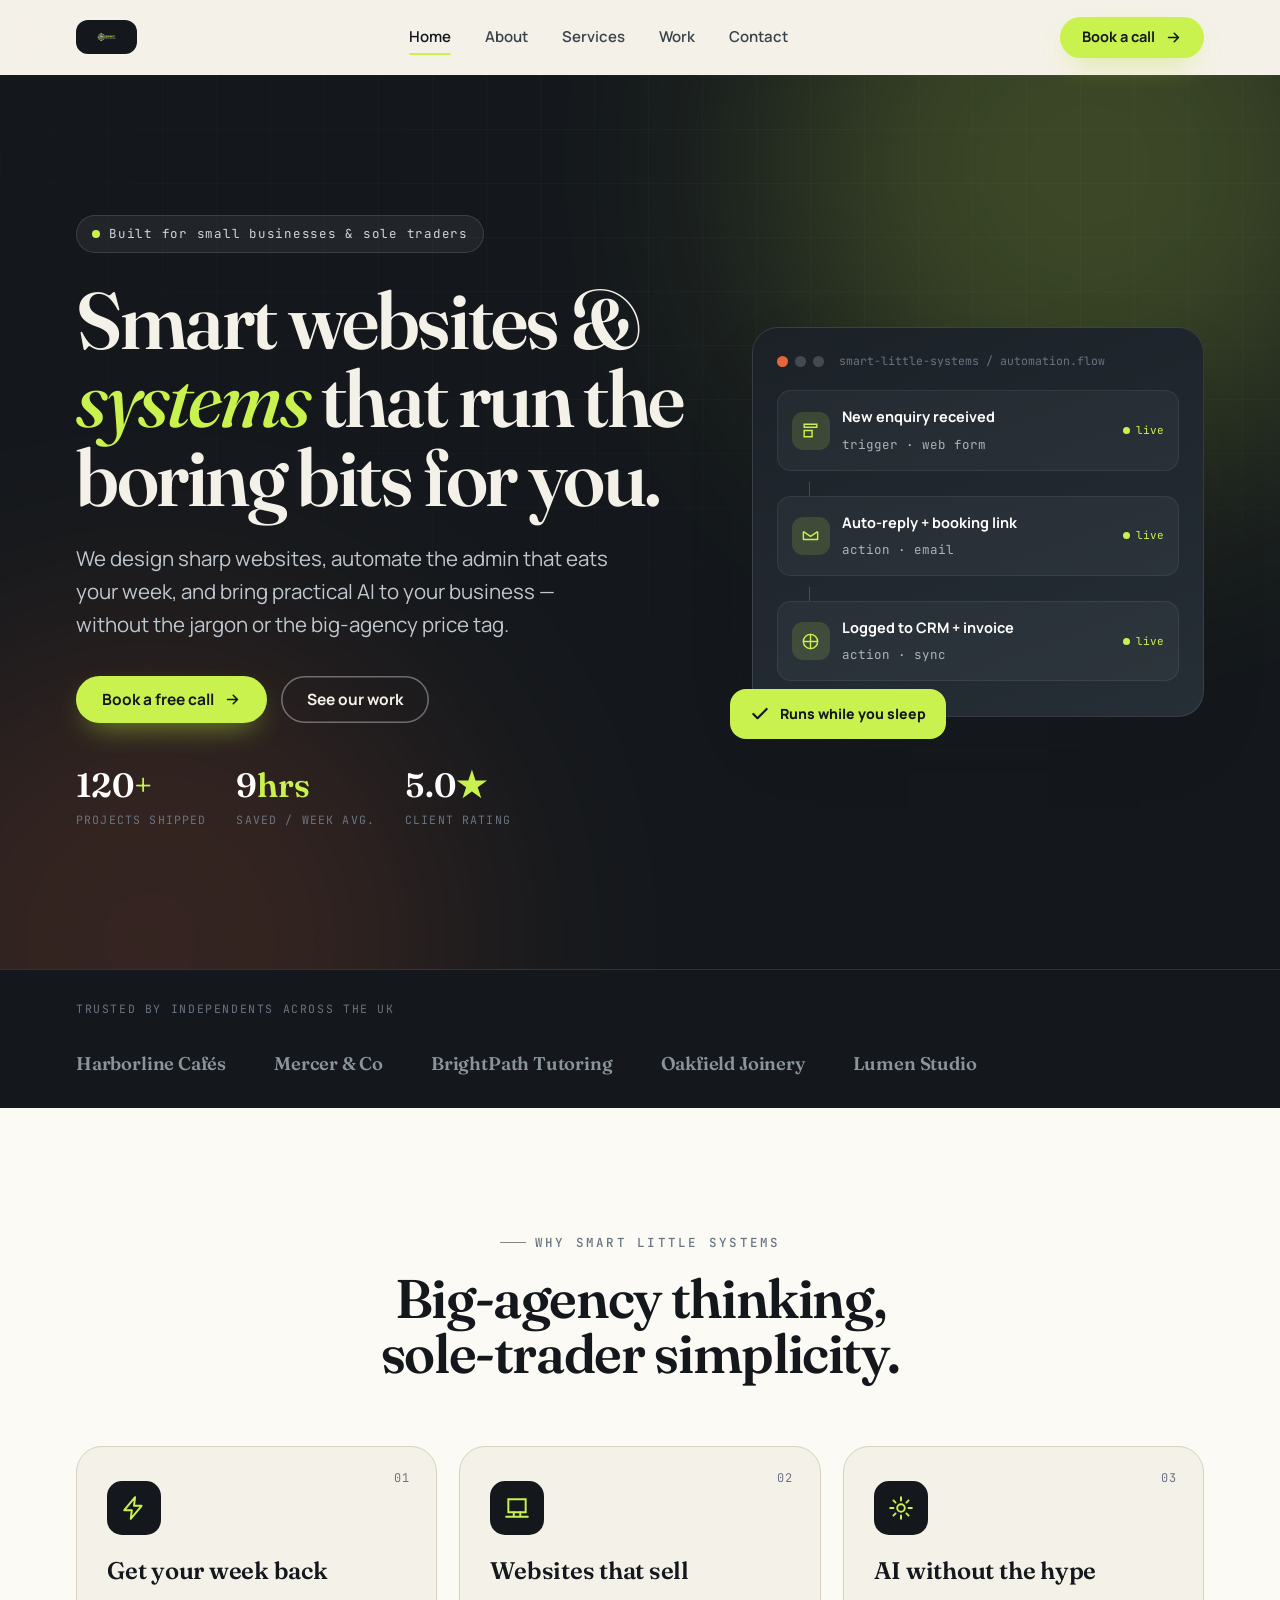
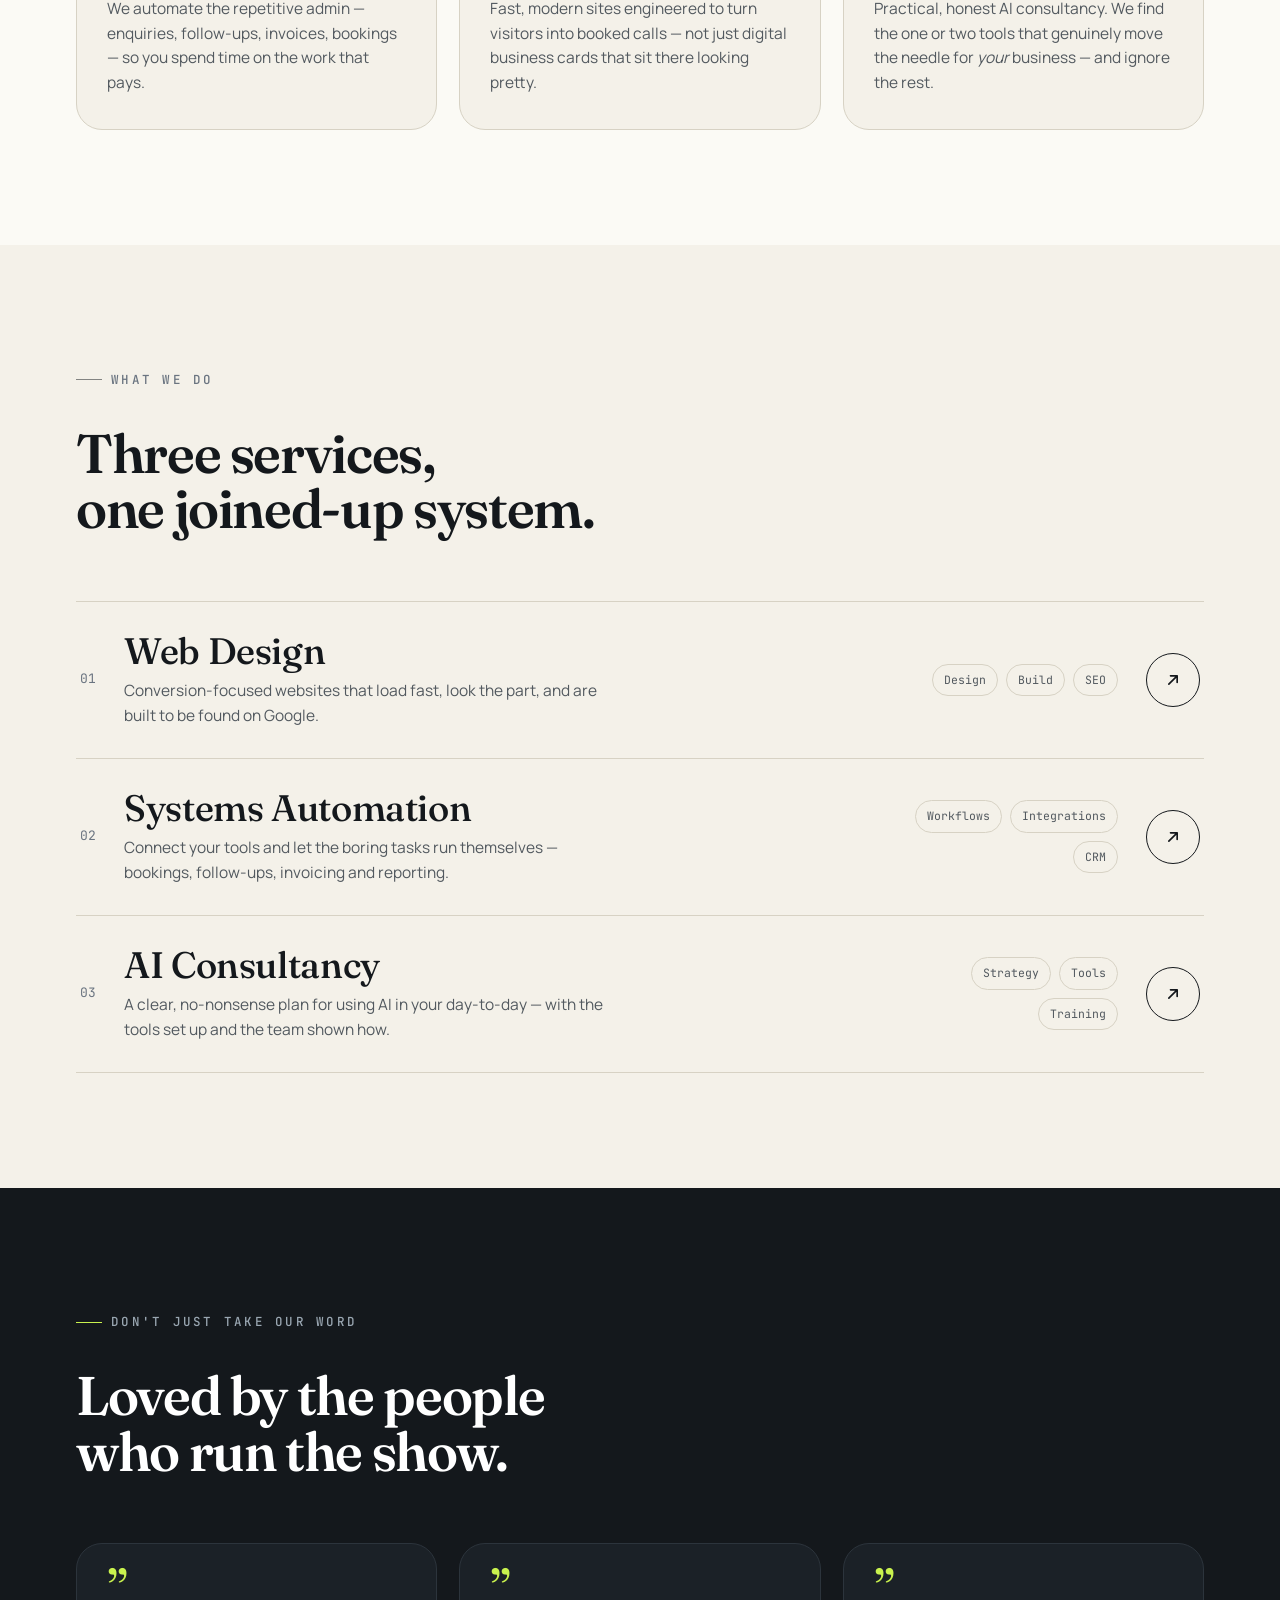
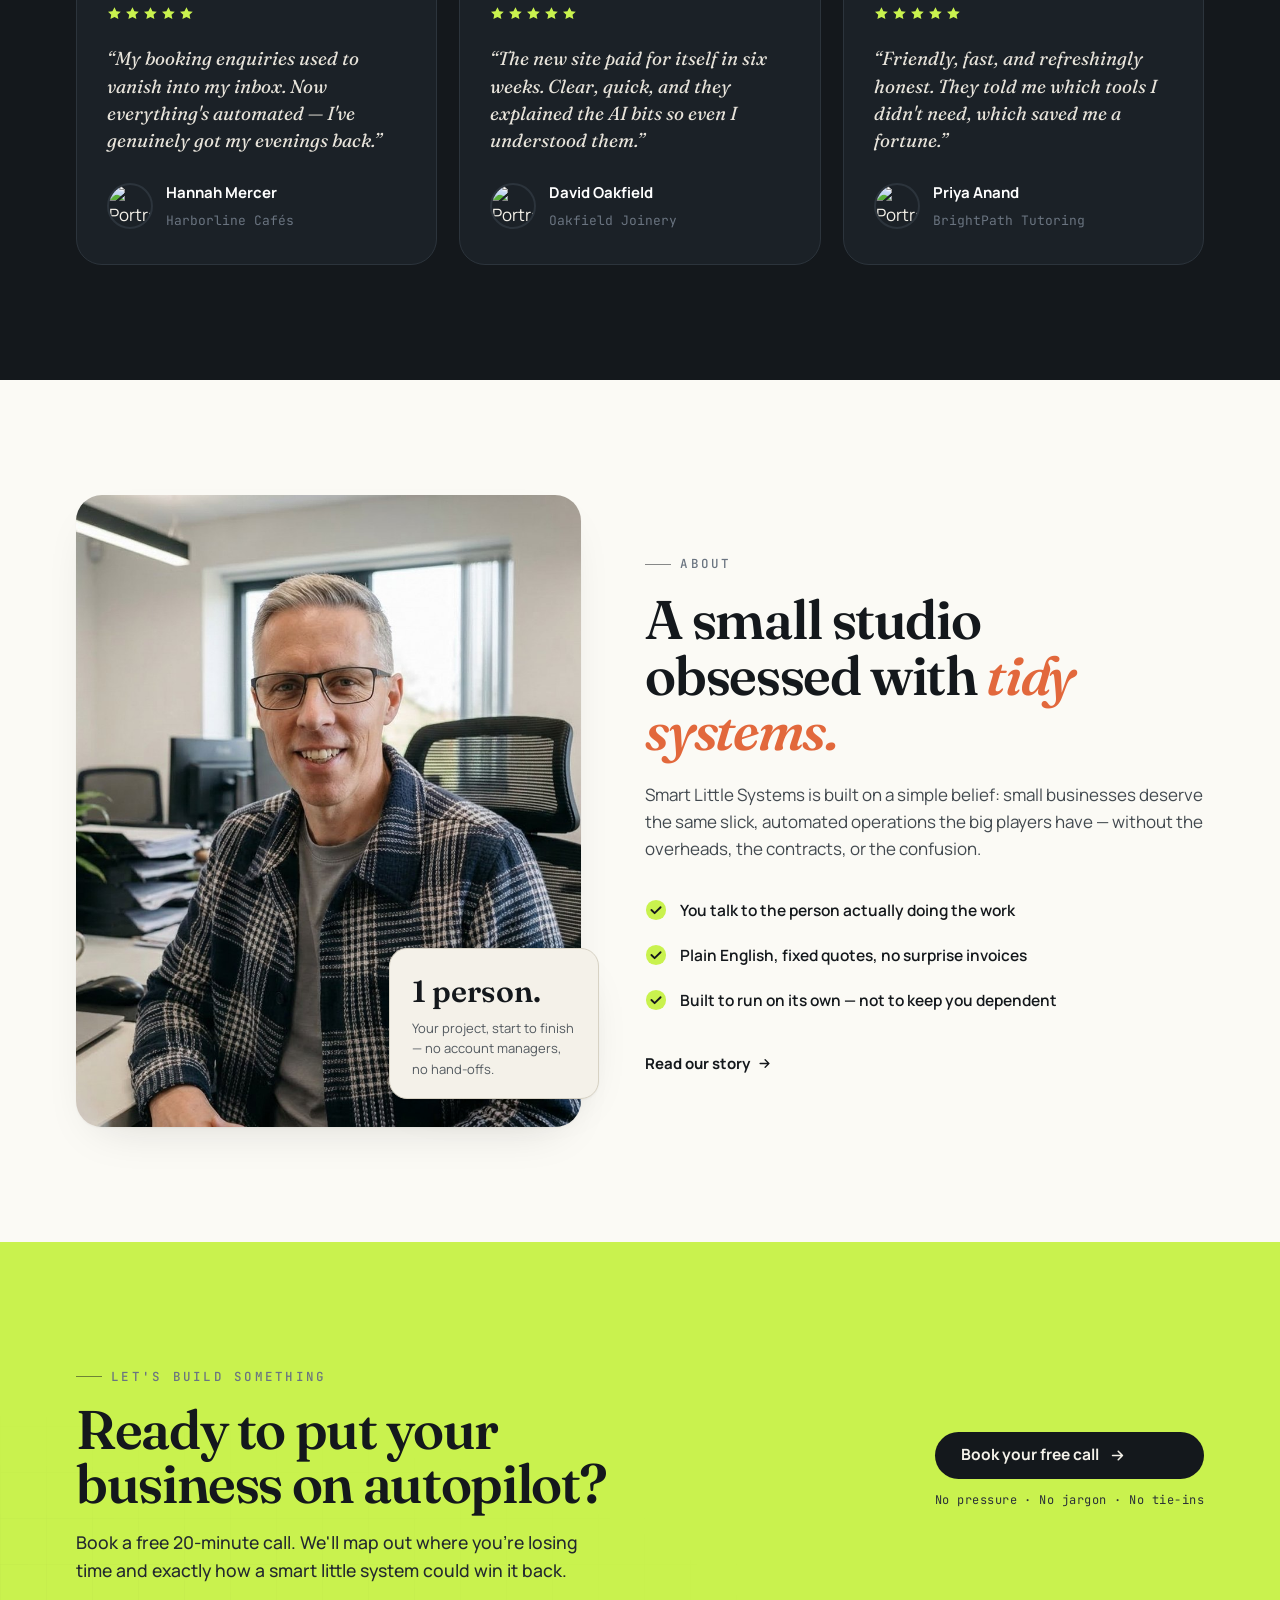
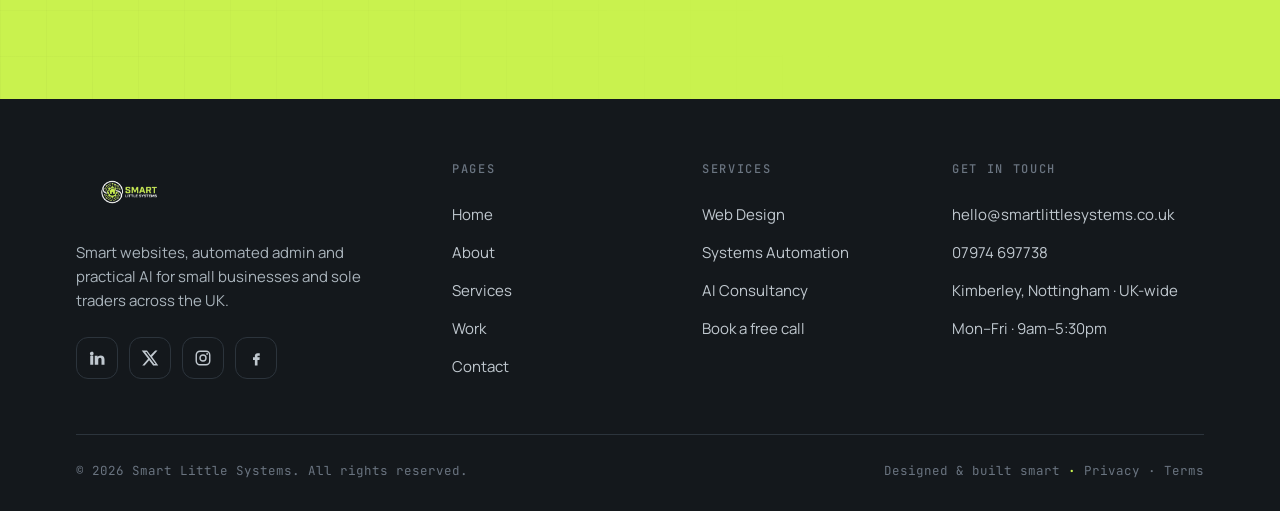
==== index.html @ c4267aa4 "Add files via upload" ====
<!DOCTYPE html>
<html lang="en">
<head>
<meta charset="UTF-8" />
<meta name="viewport" content="width=device-width, initial-scale=1.0" />
<title>Web Design, Automation &amp; AI Consultancy in Nottingham | Smart Little Systems</title>
<meta name="description" content="Smart Little Systems builds smart websites, automates business admin and offers practical AI consultancy for small businesses and sole traders in Kimberley, Nottingham and across the UK. Book a free call with Rich." />
<meta name="keywords" content="Web Design Nottingham, Systems Automation, AI Consultancy, small business automation, sole trader websites, Kimberley, Nottingham" />
<meta name="author" content="Rich, Smart Little Systems" />
<meta name="theme-color" content="#14181C" />
<meta name="robots" content="index, follow, max-image-preview:large" />
<link rel="canonical" href="https://www.smartlittlesystems.co.uk/" />
<link rel="icon" type="image/png" href="logo.png" />

<!-- Local SEO / geo -->
<meta name="geo.region" content="GB-NTT" />
<meta name="geo.placename" content="Kimberley, Nottingham" />
<meta name="geo.position" content="52.9990;-1.2576" />
<meta name="ICBM" content="52.9990, -1.2576" />

<!-- Open Graph -->
<meta property="og:type" content="website" />
<meta property="og:url" content="https://www.smartlittlesystems.co.uk/" />
<meta property="og:site_name" content="Smart Little Systems" />
<meta property="og:locale" content="en_GB" />
<meta property="og:title" content="Web Design, Automation & AI Consultancy in Nottingham | Smart Little Systems" />
<meta property="og:description" content="Smart websites, automated admin and practical AI for small businesses and sole traders in Kimberley, Nottingham and across the UK." />
<meta property="og:image" content="https://images.unsplash.com/photo-1551434678-e076c223a692?auto=format&fit=crop&w=1200&q=80" />
<meta property="og:image:alt" content="Smart Little Systems — web design, automation and AI consultancy" />

<!-- Twitter -->
<meta name="twitter:card" content="summary_large_image" />
<meta name="twitter:title" content="Web Design, Automation & AI Consultancy in Nottingham | Smart Little Systems" />
<meta name="twitter:description" content="Smart websites, automated admin and practical AI for small businesses and sole traders across the UK." />
<meta name="twitter:image" content="https://images.unsplash.com/photo-1551434678-e076c223a692?auto=format&fit=crop&w=1200&q=80" />

<!-- Fonts -->
<link rel="preconnect" href="https://fonts.googleapis.com" />
<link rel="preconnect" href="https://fonts.gstatic.com" crossorigin />
<link href="https://fonts.googleapis.com/css2?family=Fraunces:ital,opsz,wght@0,9..144,400;0,9..144,500;0,9..144,600;0,9..144,700;1,9..144,500&family=Manrope:wght@400;500;600;700;800&family=JetBrains+Mono:wght@400;500;600&display=swap" rel="stylesheet" />

<!-- SEO: Structured data -->
<script type="application/ld+json">
{
  "@context": "https://schema.org",
  "@type": "ProfessionalService",
  "@id": "https://www.smartlittlesystems.co.uk/#business",
  "name": "Smart Little Systems",
  "url": "https://www.smartlittlesystems.co.uk/",
  "image": "https://images.unsplash.com/photo-1551434678-e076c223a692?auto=format&fit=crop&w=1200&q=80",
  "description": "Web Design, Systems Automation and AI Consultancy for small businesses and sole traders, based in Kimberley, Nottingham and serving the UK.",
  "founder": { "@type": "Person", "name": "Rich" },
  "address": {
    "@type": "PostalAddress",
    "addressLocality": "Kimberley",
    "addressRegion": "Nottinghamshire",
    "addressCountry": "GB"
  },
  "geo": { "@type": "GeoCoordinates", "latitude": 52.9990, "longitude": -1.2576 },
  "areaServed": [
    { "@type": "City", "name": "Nottingham" },
    { "@type": "Country", "name": "United Kingdom" }
  ],
  "knowsAbout": ["Web Design", "Systems Automation", "AI Consultancy"],
  "priceRange": "££",
  "telephone": "+44 7974 697738",
  "email": "hello@smartlittlesystems.co.uk",
  "openingHoursSpecification": {
    "@type": "OpeningHoursSpecification",
    "dayOfWeek": ["Monday", "Tuesday", "Wednesday", "Thursday", "Friday"],
    "opens": "09:00",
    "closes": "17:30"
  },
  "hasOfferCatalog": {
    "@type": "OfferCatalog",
    "name": "Services",
    "itemListElement": [
      { "@type": "Offer", "itemOffered": { "@type": "Service", "name": "Web Design" } },
      { "@type": "Offer", "itemOffered": { "@type": "Service", "name": "Systems Automation" } },
      { "@type": "Offer", "itemOffered": { "@type": "Service", "name": "AI Consultancy" } }
    ]
  }
}
</script>

<style>
/* ============================================================
   SMART LITTLE SYSTEMS — Engineered Editorial design system
   ============================================================ */
:root{
  --ink:#14181C;
  --ink-2:#1B2127;
  --ink-3:#262E36;
  --cream:#F4F1E9;
  --paper:#FBFAF5;
  --cream-2:#E9E4D7;
  --lime:#C9F24E;
  --lime-deep:#B6E236;
  --clay:#E2683C;
  --slate:#6A7480;
  --line:#D7D2C4;
  --line-dark:#2C343C;

  --r-sm:10px;
  --r:16px;
  --r-lg:26px;
  --r-pill:100px;

  --maxw:1240px;
  --pad:clamp(20px,5vw,56px);

  --ff-display:'Fraunces',Georgia,serif;
  --ff-body:'Manrope',-apple-system,system-ui,sans-serif;
  --ff-mono:'JetBrains Mono',ui-monospace,monospace;

  --ease:cubic-bezier(.16,1,.3,1);
  --shadow:0 1px 2px rgba(20,24,28,.04),0 18px 50px -24px rgba(20,24,28,.18);
  --shadow-lg:0 30px 80px -36px rgba(20,24,28,.4);
}

*{margin:0;padding:0;box-sizing:border-box}
html{scroll-behavior:smooth;-webkit-text-size-adjust:100%}
body{
  font-family:var(--ff-body);
  background:var(--cream);
  color:var(--ink);
  line-height:1.6;
  font-size:17px;
  -webkit-font-smoothing:antialiased;
  overflow-x:hidden;
}
img{max-width:100%;display:block}
a{color:inherit;text-decoration:none}
button{font-family:inherit;cursor:pointer;border:none;background:none}
::selection{background:var(--lime);color:var(--ink)}

/* focus */
a:focus-visible,button:focus-visible,input:focus-visible,textarea:focus-visible,select:focus-visible{
  outline:2.5px solid var(--ink);outline-offset:3px;border-radius:4px;
}

.wrap{max-width:var(--maxw);margin:0 auto;padding-inline:var(--pad)}

/* ---------- Typography ---------- */
h1,h2,h3,h4{font-family:var(--ff-display);font-weight:600;line-height:1.04;letter-spacing:-.01em}
.eyebrow{
  font-family:var(--ff-mono);
  font-size:12.5px;
  font-weight:500;
  letter-spacing:.18em;
  text-transform:uppercase;
  color:var(--slate);
  display:inline-flex;align-items:center;gap:9px;
}
.eyebrow::before{content:"";width:26px;height:1px;background:var(--ink);opacity:.5}
.eyebrow.on-dark{color:#9aa7b2}
.eyebrow.on-dark::before{background:var(--lime);opacity:1}
.eyebrow.center{justify-content:center}

h2.section-title{font-size:clamp(2rem,4.6vw,3.4rem);letter-spacing:-.025em;line-height:1.02}
.lead{font-size:clamp(1.05rem,1.6vw,1.28rem);color:#41494f;max-width:60ch}
.serif-em{font-style:italic;color:var(--clay)}
.mark{background:linear-gradient(180deg,transparent 62%,var(--lime) 62%);padding:0 .05em}

/* ---------- Buttons ---------- */
.btn{
  display:inline-flex;align-items:center;gap:10px;
  font-family:var(--ff-body);font-weight:700;font-size:15.5px;
  padding:15px 26px;border-radius:var(--r-pill);
  transition:transform .4s var(--ease),box-shadow .4s var(--ease),background .25s,color .25s;
  white-space:nowrap;line-height:1;
}
.btn svg{width:17px;height:17px;transition:transform .4s var(--ease)}
.btn:hover svg{transform:translateX(4px)}
.btn-primary{background:var(--lime);color:var(--ink);box-shadow:0 12px 30px -12px rgba(182,226,54,.7)}
.btn-primary:hover{transform:translateY(-3px);box-shadow:0 18px 40px -12px rgba(182,226,54,.85)}
.btn-ink{background:var(--ink);color:var(--cream)}
.btn-ink:hover{transform:translateY(-3px);box-shadow:var(--shadow-lg)}
.btn-ghost{background:transparent;color:var(--ink);box-shadow:inset 0 0 0 1.6px var(--ink)}
.btn-ghost:hover{background:var(--ink);color:var(--cream);transform:translateY(-3px)}
.btn-ghost.on-dark{color:var(--cream);box-shadow:inset 0 0 0 1.6px rgba(255,255,255,.35)}
.btn-ghost.on-dark:hover{background:var(--cream);color:var(--ink)}

.textlink{
  display:inline-flex;align-items:center;gap:7px;font-weight:700;font-size:15px;
  padding-bottom:2px;background:linear-gradient(var(--lime),var(--lime)) left bottom/0% 2px no-repeat;
  transition:background-size .4s var(--ease);
}
.textlink svg{width:15px;height:15px;transition:transform .4s var(--ease)}
.textlink:hover{background-size:100% 2px}
.textlink:hover svg{transform:translateX(4px)}

/* ---------- Header ---------- */
.site-header{
  position:sticky;top:0;z-index:100;
  background:rgba(244,241,233,.82);
  backdrop-filter:blur(18px) saturate(1.4);
  -webkit-backdrop-filter:blur(18px) saturate(1.4);
  border-bottom:1px solid transparent;
  transition:border-color .3s,background .3s;
}
.site-header.scrolled{border-bottom-color:var(--line);box-shadow:0 8px 30px -22px rgba(20,24,28,.4)}
.nav{display:flex;align-items:center;justify-content:space-between;gap:24px;height:74px}
.brand{display:flex;align-items:center;gap:11px;font-weight:800;letter-spacing:-.02em;font-size:18px}
.brand .logo-mark{
  width:38px;height:38px;border-radius:11px;background:var(--ink);
  display:grid;place-items:center;flex:none;position:relative;overflow:hidden;
}
.brand .logo-mark svg{width:21px;height:21px}
.brand-img{height:44px;width:auto;display:block}
/* light header: dark chip so the white/lime transparent logo stays legible */
.site-header .brand-img{height:34px;background:var(--ink);padding:8px 14px;border-radius:12px}
/* dark footer: transparent logo sits directly, no background needed */
.site-footer .brand-img{height:58px}
@media(max-width:680px){
  .site-header .brand-img{height:28px;padding:7px 12px}
  .site-footer .brand-img{height:48px}
}
.brand small{display:block;font-family:var(--ff-mono);font-size:9.5px;font-weight:500;letter-spacing:.16em;color:var(--slate);text-transform:uppercase;margin-top:1px}
.brand b{font-family:var(--ff-display);font-weight:600;font-size:19px}

.nav-links{display:flex;align-items:center;gap:4px}
.nav-links a{
  font-weight:600;font-size:15px;padding:9px 15px;border-radius:var(--r-pill);
  color:#3a424a;position:relative;transition:color .2s,background .2s;
}
.nav-links a:hover{color:var(--ink);background:rgba(20,24,28,.05)}
.nav-links a.active{color:var(--ink)}
.nav-links a.active::after{
  content:"";position:absolute;left:15px;right:15px;bottom:3px;height:2px;
  background:var(--lime);border-radius:2px;
}
.nav-cta{display:flex;align-items:center;gap:14px}
.nav-cta .btn{padding:12px 22px;font-size:14.5px}

.burger{display:none;width:44px;height:44px;border-radius:12px;background:var(--ink);position:relative}
.burger span{position:absolute;left:12px;right:12px;height:2px;background:var(--cream);border-radius:2px;transition:.35s var(--ease)}
.burger span:nth-child(1){top:16px}
.burger span:nth-child(2){top:22px}
.burger span:nth-child(3){top:28px}
body.menu-open .burger span:nth-child(1){top:22px;transform:rotate(45deg)}
body.menu-open .burger span:nth-child(2){opacity:0}
body.menu-open .burger span:nth-child(3){top:22px;transform:rotate(-45deg)}

/* mobile drawer */
.mobile-menu{
  position:fixed;inset:74px 0 auto 0;z-index:99;
  background:var(--ink);color:var(--cream);
  padding:30px var(--pad) 40px;
  transform:translateY(-120%);transition:transform .5s var(--ease);
  border-bottom-left-radius:28px;border-bottom-right-radius:28px;
}
body.menu-open .mobile-menu{transform:translateY(0)}
.mobile-menu a{display:flex;justify-content:space-between;align-items:center;padding:16px 0;border-bottom:1px solid var(--line-dark);font-family:var(--ff-display);font-size:1.7rem;font-weight:500}
.mobile-menu a span{font-family:var(--ff-mono);font-size:13px;color:var(--slate)}
.mobile-menu .btn{width:100%;justify-content:center;margin-top:24px}

/* ---------- Page system ---------- */
.page{display:none}
.page.active{display:block;animation:pageIn .6s var(--ease)}
@keyframes pageIn{from{opacity:0;transform:translateY(8px)}to{opacity:1;transform:none}}

section{padding-block:clamp(64px,9vw,120px)}
.section-head{max-width:760px;margin-bottom:clamp(40px,6vw,64px)}
.section-head .eyebrow{margin-bottom:18px}
.section-head .lead{margin-top:18px}
.center-head{margin-inline:auto;text-align:center}
.center-head .lead{margin-inline:auto}

/* reveal */
[data-reveal]{opacity:0;transform:translateY(26px);transition:opacity .8s var(--ease),transform .8s var(--ease)}
[data-reveal].in{opacity:1;transform:none}
[data-reveal][data-d="1"]{transition-delay:.08s}
[data-reveal][data-d="2"]{transition-delay:.16s}
[data-reveal][data-d="3"]{transition-delay:.24s}
[data-reveal][data-d="4"]{transition-delay:.32s}
[data-reveal][data-d="5"]{transition-delay:.4s}

/* ============================================================
   HERO  (dark)
   ============================================================ */
.hero{
  background:var(--ink);color:var(--cream);position:relative;overflow:hidden;
  padding-block:clamp(72px,11vw,140px);
}
.hero .blueprint{
  position:absolute;inset:0;pointer-events:none;opacity:.5;
  background-image:
    linear-gradient(rgba(255,255,255,.045) 1px,transparent 1px),
    linear-gradient(90deg,rgba(255,255,255,.045) 1px,transparent 1px);
  background-size:54px 54px;
  mask-image:radial-gradient(120% 90% at 70% 10%,#000 30%,transparent 78%);
  -webkit-mask-image:radial-gradient(120% 90% at 70% 10%,#000 30%,transparent 78%);
}
.hero .glow{position:absolute;width:620px;height:620px;border-radius:50%;filter:blur(120px);opacity:.22;pointer-events:none}
.hero .glow.a{background:var(--lime);top:-220px;right:-120px}
.hero .glow.b{background:var(--clay);bottom:-280px;left:-160px;opacity:.16}
.hero-grid{position:relative;display:grid;grid-template-columns:1.15fr .85fr;gap:clamp(40px,5vw,72px);align-items:center}
.hero-badge{
  display:inline-flex;align-items:center;gap:9px;font-family:var(--ff-mono);font-size:12.5px;
  letter-spacing:.06em;color:#cdd6dd;background:rgba(255,255,255,.06);
  border:1px solid rgba(255,255,255,.12);padding:8px 15px;border-radius:var(--r-pill);margin-bottom:28px;
}
.hero-badge .dot{width:8px;height:8px;border-radius:50%;background:var(--lime);box-shadow:0 0 0 0 var(--lime);animation:pulse 2.4s infinite}
@keyframes pulse{0%{box-shadow:0 0 0 0 rgba(201,242,78,.55)}70%{box-shadow:0 0 0 10px rgba(201,242,78,0)}100%{box-shadow:0 0 0 0 rgba(201,242,78,0)}}
.hero h1{
  font-size:clamp(2.7rem,6.4vw,5rem);font-weight:600;letter-spacing:-.03em;line-height:.98;margin-bottom:26px;
}
.hero h1 em{font-style:italic;font-weight:500;color:var(--lime)}
.hero p.lead{color:#c0c8cf;max-width:46ch}
.hero-actions{display:flex;flex-wrap:wrap;gap:14px;margin-top:36px}
.hero-meta{display:flex;gap:30px;margin-top:46px;flex-wrap:wrap}
.hero-meta .stat .n{font-family:var(--ff-display);font-size:2.1rem;font-weight:600;color:#fff;line-height:1}
.hero-meta .stat .l{font-family:var(--ff-mono);font-size:11.5px;letter-spacing:.1em;text-transform:uppercase;color:var(--slate);margin-top:8px}
.hero-meta .stat .n em{color:var(--lime);font-style:normal}

/* hero visual card */
.hero-visual{position:relative}
.hero-card{
  background:linear-gradient(160deg,var(--ink-2),var(--ink-3));
  border:1px solid rgba(255,255,255,.1);border-radius:var(--r-lg);
  padding:24px;box-shadow:var(--shadow-lg);position:relative;
}
.hero-card .bar{display:flex;align-items:center;gap:7px;margin-bottom:20px}
.hero-card .bar i{width:11px;height:11px;border-radius:50%;background:rgba(255,255,255,.18)}
.hero-card .bar i:first-child{background:var(--clay)}
.hero-card .bar .t{margin-left:8px;font-family:var(--ff-mono);font-size:11.5px;color:var(--slate)}
.flow-row{display:flex;align-items:center;gap:12px;padding:14px;border-radius:14px;background:rgba(255,255,255,.04);border:1px solid rgba(255,255,255,.07);margin-bottom:11px}
.flow-row .ic{width:38px;height:38px;border-radius:11px;display:grid;place-items:center;flex:none;background:rgba(201,242,78,.14);color:var(--lime)}
.flow-row .ic svg{width:19px;height:19px}
.flow-row .tx b{display:block;font-family:var(--ff-body);font-weight:700;font-size:14.5px;color:#fff}
.flow-row .tx span{font-size:12.5px;color:#aab4bc;font-family:var(--ff-mono)}
.flow-row .status{margin-left:auto;font-family:var(--ff-mono);font-size:11px;color:var(--lime);display:flex;align-items:center;gap:6px}
.flow-row .status::before{content:"";width:7px;height:7px;border-radius:50%;background:var(--lime)}
.flow-connector{width:1px;height:14px;background:rgba(255,255,255,.18);margin-left:32px}
.hero-tag{
  position:absolute;bottom:-22px;left:-22px;background:var(--lime);color:var(--ink);
  padding:14px 20px;border-radius:16px;font-weight:800;font-size:14px;box-shadow:var(--shadow-lg);
  display:flex;align-items:center;gap:10px;
}
.hero-tag svg{width:20px;height:20px}

/* ---------- Trust strip ---------- */
.trust{background:var(--ink);border-top:1px solid var(--line-dark);padding-block:30px;overflow:hidden}
.trust .wrap{display:flex;align-items:center;gap:30px;flex-wrap:wrap;justify-content:space-between}
.trust .label{font-family:var(--ff-mono);font-size:11.5px;letter-spacing:.14em;text-transform:uppercase;color:var(--slate);flex:none}
.trust .logos{display:flex;align-items:center;gap:clamp(20px,4vw,48px);flex-wrap:wrap}
.trust .logos span{font-family:var(--ff-display);font-weight:600;font-size:1.15rem;color:#8a949c;letter-spacing:-.01em;white-space:nowrap;transition:color .3s}
.trust .logos span:hover{color:var(--cream)}

/* ---------- Benefits ---------- */
.benefits{background:var(--paper)}
.bcards{display:grid;grid-template-columns:repeat(3,1fr);gap:22px}
.bcard{
  background:var(--cream);border:1px solid var(--line);border-radius:var(--r-lg);
  padding:34px 30px;position:relative;overflow:hidden;transition:transform .5s var(--ease),box-shadow .5s var(--ease),border-color .3s;
}
.bcard::before{content:attr(data-n);position:absolute;top:22px;right:26px;font-family:var(--ff-mono);font-size:12px;color:var(--slate);letter-spacing:.1em}
.bcard:hover{transform:translateY(-6px);box-shadow:var(--shadow);border-color:var(--ink)}
.bcard .ic{width:54px;height:54px;border-radius:15px;background:var(--ink);color:var(--lime);display:grid;place-items:center;margin-bottom:24px;transition:transform .5s var(--ease)}
.bcard:hover .ic{transform:rotate(-8deg) scale(1.06)}
.bcard .ic svg{width:26px;height:26px}
.bcard h3{font-size:1.5rem;margin-bottom:12px}
.bcard p{color:#52595f;font-size:15.5px}

/* ---------- Services preview ---------- */
.services-prev{background:var(--cream)}
.srow{
  display:grid;grid-template-columns:auto 1fr auto auto;gap:28px;align-items:center;
  padding:30px 4px;border-top:1px solid var(--line);transition:padding .4s var(--ease);
  position:relative;
}
.srow:last-child{border-bottom:1px solid var(--line)}
.srow .num{font-family:var(--ff-mono);font-size:13px;color:var(--slate)}
.srow .main h3{font-size:clamp(1.6rem,3vw,2.3rem);font-weight:500;transition:transform .4s var(--ease)}
.srow .main p{color:#52595f;max-width:54ch;margin-top:8px;font-size:15.5px}
.srow .tags{display:flex;gap:8px;flex-wrap:wrap;justify-content:flex-end;max-width:230px}
.srow .tags span{font-family:var(--ff-mono);font-size:11.5px;padding:6px 11px;border:1px solid var(--line);border-radius:var(--r-pill);color:#52595f}
.srow .go{width:54px;height:54px;border-radius:50%;border:1.6px solid var(--ink);display:grid;place-items:center;flex:none;transition:.4s var(--ease)}
.srow .go svg{width:20px;height:20px;transition:transform .4s var(--ease)}
.srow:hover{padding-left:18px}
.srow:hover .go{background:var(--lime);border-color:var(--lime)}
.srow:hover .go svg{transform:rotate(-45deg)}
.srow:hover .main h3{transform:translateX(4px)}

/* ---------- Testimonials ---------- */
.testi{background:var(--ink);color:var(--cream)}
.tcards{display:grid;grid-template-columns:repeat(3,1fr);gap:22px}
.tcard{
  background:var(--ink-2);border:1px solid var(--line-dark);border-radius:var(--r-lg);
  padding:32px 30px;display:flex;flex-direction:column;transition:transform .5s var(--ease),border-color .3s;
}
.tcard:hover{transform:translateY(-6px);border-color:rgba(201,242,78,.4)}
.tcard .quote-mark{font-family:var(--ff-display);font-size:3.4rem;line-height:.5;color:var(--lime);height:30px}
.tcard p{font-family:var(--ff-display);font-size:1.18rem;font-weight:400;line-height:1.45;color:#e7e3da;margin:20px 0 26px;font-style:italic}
.tcard .who{display:flex;align-items:center;gap:13px;margin-top:auto}
.tcard .who img{width:46px;height:46px;border-radius:50%;object-fit:cover;border:2px solid var(--line-dark)}
.tcard .who b{display:block;font-family:var(--ff-body);font-weight:700;font-size:15px;color:#fff}
.tcard .who span{font-size:13px;color:var(--slate);font-family:var(--ff-mono)}
.stars{display:flex;gap:3px;margin-bottom:4px}
.stars svg{width:15px;height:15px;color:var(--lime)}

/* ---------- About preview ---------- */
.aboutp{background:var(--paper)}
.aboutp-grid{display:grid;grid-template-columns:.95fr 1.05fr;gap:clamp(36px,5vw,70px);align-items:center}
.aboutp-visual{position:relative}
.aboutp-visual img{border-radius:var(--r-lg);width:100%;aspect-ratio:4/5;object-fit:cover;box-shadow:var(--shadow)}
.aboutp-visual .float{
  position:absolute;right:-18px;bottom:28px;background:var(--cream);border:1px solid var(--line);
  border-radius:18px;padding:18px 22px;box-shadow:var(--shadow);max-width:210px;
}
.aboutp-visual .float .n{font-family:var(--ff-display);font-size:1.9rem;font-weight:600}
.aboutp-visual .float .l{font-size:13px;color:#52595f;margin-top:2px}
.aboutp h2{margin:18px 0 22px}
.aboutp p{color:#42494f;margin-bottom:18px}
.about-points{list-style:none;margin:26px 0}
.about-points li{display:flex;gap:13px;align-items:flex-start;padding:10px 0;font-weight:600;font-size:15.5px}
.about-points li svg{width:22px;height:22px;color:var(--ink);flex:none;margin-top:1px}
.about-points li svg circle{fill:var(--lime)}

/* ---------- CTA band ---------- */
.cta-band{background:var(--lime);color:var(--ink);position:relative;overflow:hidden}
.cta-band::after{
  content:"";position:absolute;inset:0;opacity:.5;pointer-events:none;
  background-image:linear-gradient(rgba(20,24,28,.05) 1px,transparent 1px),linear-gradient(90deg,rgba(20,24,28,.05) 1px,transparent 1px);
  background-size:46px 46px;mask-image:radial-gradient(100% 100% at 0% 100%,#000,transparent 70%);
  -webkit-mask-image:radial-gradient(100% 100% at 0% 100%,#000,transparent 70%);
}
.cta-band .wrap{position:relative;display:grid;grid-template-columns:1.2fr auto;gap:40px;align-items:center}
.cta-band h2{font-size:clamp(2rem,4.6vw,3.4rem);letter-spacing:-.025em;line-height:1}
.cta-band p{margin-top:16px;font-size:1.1rem;max-width:48ch;color:#23292e;font-weight:500}
.cta-band .actions{display:flex;flex-direction:column;gap:12px}
.cta-band .btn-ink:hover{box-shadow:0 18px 40px -16px rgba(20,24,28,.6)}
.cta-band .micro{font-family:var(--ff-mono);font-size:12px;color:#2b3137;text-align:center;letter-spacing:.04em}

/* ---------- Footer ---------- */
.site-footer{background:var(--ink);color:var(--cream);padding-block:64px 30px}
.foot-grid{display:grid;grid-template-columns:1.6fr 1fr 1fr 1.2fr;gap:40px;padding-bottom:48px;border-bottom:1px solid var(--line-dark)}
.foot-brand .brand b{color:#fff}
.foot-brand p{color:#aab4bc;margin:20px 0 24px;max-width:34ch;font-size:15px}
.socials{display:flex;gap:11px}
.socials a{width:42px;height:42px;border-radius:12px;border:1px solid var(--line-dark);display:grid;place-items:center;transition:.3s var(--ease)}
.socials a svg{width:18px;height:18px;color:#c0c8cf;transition:color .3s}
.socials a:hover{background:var(--lime);border-color:var(--lime);transform:translateY(-3px)}
.socials a:hover svg{color:var(--ink)}
.foot-col h4{font-family:var(--ff-mono);font-size:12px;letter-spacing:.14em;text-transform:uppercase;color:var(--slate);font-weight:500;margin-bottom:20px}
.foot-col a,.foot-col p{display:block;color:#c0c8cf;font-size:15px;padding:7px 0;transition:color .2s}
.foot-col a:hover{color:var(--lime)}
.foot-bottom{display:flex;justify-content:space-between;align-items:center;padding-top:26px;flex-wrap:wrap;gap:14px}
.foot-bottom p{font-family:var(--ff-mono);font-size:12.5px;color:var(--slate)}
.foot-bottom .made{display:flex;align-items:center;gap:8px}
.foot-bottom .made b{color:var(--lime)}

/* ============================================================
   INNER PAGE shared
   ============================================================ */
.page-hero{background:var(--ink);color:var(--cream);position:relative;overflow:hidden;padding-block:clamp(70px,10vw,120px) clamp(56px,7vw,90px)}
.page-hero .blueprint{position:absolute;inset:0;opacity:.45;pointer-events:none;
  background-image:linear-gradient(rgba(255,255,255,.04) 1px,transparent 1px),linear-gradient(90deg,rgba(255,255,255,.04) 1px,transparent 1px);
  background-size:54px 54px;mask-image:radial-gradient(120% 100% at 80% 0%,#000 30%,transparent 80%);-webkit-mask-image:radial-gradient(120% 100% at 80% 0%,#000 30%,transparent 80%);}
.page-hero .glow{position:absolute;width:520px;height:520px;border-radius:50%;filter:blur(120px);opacity:.2;background:var(--lime);top:-220px;right:-100px;pointer-events:none}
.page-hero .wrap{position:relative}
.crumb{font-family:var(--ff-mono);font-size:12.5px;color:var(--slate);letter-spacing:.06em;margin-bottom:22px}
.crumb a:hover{color:var(--lime)}
.page-hero h1{font-size:clamp(2.5rem,6vw,4.6rem);font-weight:600;letter-spacing:-.03em;line-height:1;max-width:16ch}
.page-hero h1 em{font-style:italic;color:var(--lime)}
.page-hero p{color:#c0c8cf;max-width:54ch;margin-top:24px;font-size:clamp(1.05rem,1.6vw,1.25rem)}

/* ============================================================
   ABOUT page
   ============================================================ */
.story{background:var(--cream)}
.story-grid{display:grid;grid-template-columns:1fr 1fr;gap:clamp(40px,5vw,72px);align-items:start}
.story-grid .sticky{position:sticky;top:100px}
.story-grid img{border-radius:var(--r-lg);width:100%;object-fit:cover;box-shadow:var(--shadow)}
.story-body p{margin-bottom:20px;color:#42494f}
.story-body p.first::first-letter{font-family:var(--ff-display);font-size:3.4rem;font-weight:600;float:left;line-height:.8;padding:6px 12px 0 0;color:var(--ink)}
.signature{font-family:var(--ff-display);font-style:italic;font-size:1.6rem;margin-top:8px}
.signature span{display:block;font-family:var(--ff-mono);font-size:12px;font-style:normal;color:var(--slate);letter-spacing:.1em;margin-top:6px}

.mission{background:var(--ink);color:var(--cream);text-align:center}
.mission .big{font-family:var(--ff-display);font-size:clamp(1.8rem,4.4vw,3.2rem);font-weight:400;line-height:1.18;max-width:20ch;margin:26px auto 0;letter-spacing:-.02em}
.mission .big em{font-style:italic;color:var(--lime)}

.values{background:var(--paper)}
.vgrid{display:grid;grid-template-columns:repeat(3,1fr);gap:22px}
.vcard{background:var(--cream);border:1px solid var(--line);border-radius:var(--r-lg);padding:32px 28px;transition:transform .5s var(--ease),box-shadow .4s}
.vcard:hover{transform:translateY(-6px);box-shadow:var(--shadow)}
.vcard .vn{font-family:var(--ff-mono);font-size:12px;color:var(--clay);letter-spacing:.1em;margin-bottom:18px}
.vcard h3{font-size:1.4rem;margin-bottom:10px}
.vcard p{color:#52595f;font-size:15px}

.metrics{background:var(--cream);border-top:1px solid var(--line)}
.mgrid{display:grid;grid-template-columns:repeat(4,1fr);gap:24px;text-align:center}
.mgrid .m .n{font-family:var(--ff-display);font-size:clamp(2.4rem,5vw,3.6rem);font-weight:600;line-height:1}
.mgrid .m .n em{color:var(--clay);font-style:normal}
.mgrid .m .l{font-family:var(--ff-mono);font-size:12px;letter-spacing:.08em;text-transform:uppercase;color:var(--slate);margin-top:10px}

/* ============================================================
   SERVICES page
   ============================================================ */
.svc-grid-sec{background:var(--cream)}
.svc-cards{display:grid;grid-template-columns:repeat(3,1fr);gap:22px}
.svc-card{
  background:var(--paper);border:1px solid var(--line);border-radius:var(--r-lg);
  padding:36px 32px;display:flex;flex-direction:column;position:relative;overflow:hidden;
  transition:transform .5s var(--ease),box-shadow .5s var(--ease),border-color .3s;
}
.svc-card::after{content:"";position:absolute;left:0;right:0;top:0;height:4px;background:var(--lime);transform:scaleX(0);transform-origin:left;transition:transform .5s var(--ease)}
.svc-card:hover{transform:translateY(-8px);box-shadow:var(--shadow);border-color:var(--ink)}
.svc-card:hover::after{transform:scaleX(1)}
.svc-card .ic{width:60px;height:60px;border-radius:17px;background:var(--ink);color:var(--lime);display:grid;place-items:center;margin-bottom:26px}
.svc-card .ic svg{width:28px;height:28px}
.svc-card .pn{position:absolute;top:30px;right:32px;font-family:var(--ff-mono);font-size:12px;color:var(--slate)}
.svc-card h3{font-size:1.7rem;margin-bottom:14px}
.svc-card>p{color:#52595f;font-size:15.5px;margin-bottom:22px}
.svc-card ul{list-style:none;margin-bottom:26px}
.svc-card ul li{display:flex;gap:10px;align-items:center;padding:8px 0;font-size:14.5px;font-weight:600;border-top:1px solid var(--line)}
.svc-card ul li svg{width:17px;height:17px;color:var(--clay);flex:none}
.svc-card .price{font-family:var(--ff-mono);font-size:13px;color:var(--slate);margin-bottom:18px}
.svc-card .price b{font-family:var(--ff-display);font-size:1.5rem;color:var(--ink);font-weight:600}
.svc-card .textlink{margin-top:auto}

.steps{background:var(--ink);color:var(--cream)}
.steps-grid{display:grid;grid-template-columns:repeat(4,1fr);gap:20px;counter-reset:step}
.step{position:relative;padding-top:30px}
.step::before{counter-increment:step;content:"0" counter(step);font-family:var(--ff-display);font-size:3.2rem;font-weight:600;color:var(--line-dark);line-height:.7;display:block;margin-bottom:18px}
.step .line{position:absolute;top:14px;left:64px;right:-10px;height:1px;background:repeating-linear-gradient(90deg,var(--line-dark) 0 8px,transparent 8px 16px)}
.step:last-child .line{display:none}
.step h3{font-size:1.25rem;margin-bottom:10px;color:#fff}
.step p{color:#aab4bc;font-size:14.5px}

.faq{background:var(--paper)}
.faq-grid{display:grid;grid-template-columns:.8fr 1.2fr;gap:clamp(36px,5vw,64px);align-items:start}
.faq-list{border-top:1px solid var(--line)}
.faq-item{border-bottom:1px solid var(--line)}
.faq-q{width:100%;text-align:left;display:flex;justify-content:space-between;align-items:center;gap:20px;padding:26px 4px;font-family:var(--ff-display);font-size:1.3rem;font-weight:500;color:var(--ink)}
.faq-q .pm{width:34px;height:34px;border-radius:50%;border:1.6px solid var(--ink);flex:none;position:relative;transition:.4s var(--ease)}
.faq-q .pm::before,.faq-q .pm::after{content:"";position:absolute;background:var(--ink);top:50%;left:50%;transform:translate(-50%,-50%);transition:.4s var(--ease)}
.faq-q .pm::before{width:13px;height:2px}
.faq-q .pm::after{width:2px;height:13px}
.faq-item.open .faq-q .pm{background:var(--lime);border-color:var(--lime);transform:rotate(180deg)}
.faq-item.open .faq-q .pm::after{transform:translate(-50%,-50%) scaleY(0)}
.faq-a{max-height:0;overflow:hidden;transition:max-height .5s var(--ease)}
.faq-a p{padding:0 4px 26px;color:#52595f;max-width:60ch}

/* ============================================================
   LISTINGS page
   ============================================================ */
.listings-sec{background:var(--cream)}
.filterbar{display:flex;align-items:center;justify-content:space-between;gap:20px;flex-wrap:wrap;margin-bottom:40px;padding-bottom:26px;border-bottom:1px solid var(--line)}
.filters{display:flex;gap:9px;flex-wrap:wrap}
.filter-btn{
  font-family:var(--ff-body);font-weight:700;font-size:14px;padding:11px 20px;border-radius:var(--r-pill);
  background:var(--paper);border:1.5px solid var(--line);color:#52595f;transition:.3s var(--ease);
}
.filter-btn:hover{border-color:var(--ink);color:var(--ink)}
.filter-btn.active{background:var(--ink);border-color:var(--ink);color:var(--cream)}
.filter-count{font-family:var(--ff-mono);font-size:13px;color:var(--slate)}
.filter-count b{color:var(--ink)}

.cards{display:grid;grid-template-columns:repeat(3,1fr);gap:24px}
.card{
  background:var(--paper);border:1px solid var(--line);border-radius:var(--r-lg);overflow:hidden;
  display:flex;flex-direction:column;transition:transform .5s var(--ease),box-shadow .5s var(--ease),border-color .3s;
}
.card:hover{transform:translateY(-8px);box-shadow:var(--shadow);border-color:var(--ink)}
.card.hide{display:none}
.card-img{position:relative;aspect-ratio:3/2.05;overflow:hidden}
.card-img img{width:100%;height:100%;object-fit:cover;transition:transform .7s var(--ease)}
.card:hover .card-img img{transform:scale(1.06)}
.card-img .cat{position:absolute;top:14px;left:14px;font-family:var(--ff-mono);font-size:11px;letter-spacing:.06em;text-transform:uppercase;background:var(--ink);color:var(--cream);padding:7px 13px;border-radius:var(--r-pill)}
.card-body{padding:24px 24px 26px;display:flex;flex-direction:column;flex:1}
.card-body .meta{font-family:var(--ff-mono);font-size:12px;color:var(--slate);margin-bottom:11px;display:flex;justify-content:space-between}
.card-body h3{font-size:1.4rem;margin-bottom:10px;line-height:1.1}
.card-body p{color:#52595f;font-size:14.5px;margin-bottom:20px;flex:1}
.card-body .result{display:flex;gap:18px;margin-bottom:20px}
.card-body .result .r .n{font-family:var(--ff-display);font-size:1.5rem;font-weight:600;color:var(--ink);line-height:1}
.card-body .result .r .n em{color:var(--clay);font-style:normal}
.card-body .result .r .l{font-size:11.5px;color:var(--slate);font-family:var(--ff-mono);margin-top:4px}
.card-body .textlink{margin-top:auto}

/* ============================================================
   CONTACT page
   ============================================================ */
.contact-sec{background:var(--cream)}
.contact-grid{display:grid;grid-template-columns:1.1fr .9fr;gap:clamp(36px,5vw,64px);align-items:start}
.form-card{background:var(--paper);border:1px solid var(--line);border-radius:var(--r-lg);padding:clamp(28px,4vw,44px);box-shadow:var(--shadow)}
.form-row{display:grid;grid-template-columns:1fr 1fr;gap:18px}
.field{margin-bottom:20px}
.field label{display:block;font-weight:700;font-size:14px;margin-bottom:9px}
.field label .req{color:var(--clay)}
.field input,.field textarea,.field select{
  width:100%;font-family:var(--ff-body);font-size:15.5px;color:var(--ink);
  background:var(--cream);border:1.5px solid var(--line);border-radius:var(--r-sm);
  padding:14px 16px;transition:border-color .25s,box-shadow .25s;
}
.field textarea{resize:vertical;min-height:130px}
.field input::placeholder,.field textarea::placeholder{color:#9aa1a8}
.field input:focus,.field textarea:focus,.field select:focus{border-color:var(--ink);box-shadow:0 0 0 4px rgba(20,24,28,.06);outline:none}
.form-card .btn{width:100%;justify-content:center;margin-top:6px}
.form-note{font-family:var(--ff-mono);font-size:12px;color:var(--slate);text-align:center;margin-top:16px}
.form-error{display:none;margin-top:16px;text-align:center;font-size:14px;font-weight:600;color:var(--clay);background:rgba(226,104,60,.08);border:1px solid rgba(226,104,60,.3);border-radius:var(--r-sm);padding:12px 16px}
.form-error.show{display:block;animation:pageIn .4s var(--ease)}
.form-error a{color:var(--clay);text-decoration:underline}
.form-success{display:none;text-align:center;padding:30px 10px}
.form-success.show{display:block;animation:pageIn .5s var(--ease)}
.form-success .check{width:64px;height:64px;border-radius:50%;background:var(--lime);display:grid;place-items:center;margin:0 auto 20px}
.form-success .check svg{width:32px;height:32px;color:var(--ink)}
.form-success h3{font-size:1.7rem;margin-bottom:10px}
.form-success p{color:#52595f}

.contact-info{display:flex;flex-direction:column;gap:14px}
.info-card{background:var(--paper);border:1px solid var(--line);border-radius:var(--r);padding:24px;display:flex;gap:16px;align-items:flex-start;transition:border-color .3s,transform .4s var(--ease)}
.info-card:hover{border-color:var(--ink);transform:translateX(4px)}
.info-card .ic{width:48px;height:48px;border-radius:13px;background:var(--ink);color:var(--lime);display:grid;place-items:center;flex:none}
.info-card .ic svg{width:22px;height:22px}
.info-card .t b{display:block;font-family:var(--ff-mono);font-size:11.5px;letter-spacing:.1em;text-transform:uppercase;color:var(--slate);margin-bottom:5px}
.info-card .t a,.info-card .t p{font-family:var(--ff-display);font-size:1.2rem;font-weight:500;color:var(--ink)}
.info-card .t a:hover{color:var(--clay)}
.map-wrap{border:1px solid var(--line);border-radius:var(--r);overflow:hidden;margin-top:6px;height:230px;background:var(--cream-2)}
.map-wrap iframe{width:100%;height:100%;border:0;filter:grayscale(.3) contrast(1.05)}
.contact-socials{display:flex;gap:11px;margin-top:6px}
.contact-socials a{width:48px;height:48px;border-radius:13px;border:1.5px solid var(--line);display:grid;place-items:center;transition:.3s var(--ease)}
.contact-socials a svg{width:20px;height:20px;color:#52595f;transition:color .3s}
.contact-socials a:hover{background:var(--ink);border-color:var(--ink);transform:translateY(-3px)}
.contact-socials a:hover svg{color:var(--lime)}

/* ============================================================
   RESPONSIVE
   ============================================================ */
@media(max-width:980px){
  .hero-grid,.aboutp-grid,.story-grid,.cta-band .wrap,.faq-grid,.contact-grid{grid-template-columns:1fr}
  .hero-visual{order:-1;max-width:460px}
  .bcards,.tcards,.svc-cards,.vgrid,.cards{grid-template-columns:1fr 1fr}
  .steps-grid{grid-template-columns:1fr 1fr;gap:36px 20px}
  .step .line{display:none}
  .mgrid{grid-template-columns:1fr 1fr;gap:36px}
  .foot-grid{grid-template-columns:1fr 1fr}
  .story-grid .sticky{position:static}
  .cta-band .actions{flex-direction:row;flex-wrap:wrap}
  .aboutp-visual{max-width:440px;margin-inline:auto}
}
@media(max-width:680px){
  body{font-size:16px}
  .nav-links{display:none}
  .nav-cta .btn{display:none}
  .burger{display:block}
  .bcards,.tcards,.svc-cards,.vgrid,.cards,.mgrid,.steps-grid,.foot-grid{grid-template-columns:1fr}
  .form-row{grid-template-columns:1fr}
  .srow{grid-template-columns:auto 1fr;gap:14px 16px}
  .srow .tags{display:none}
  .srow .go{grid-row:1;grid-column:2;justify-self:end}
  .srow .main{grid-column:1/-1}
  .hero-meta{gap:22px}
  .trust .wrap{flex-direction:column;align-items:flex-start;gap:16px}
  .hero-tag{left:0}
  .foot-bottom{flex-direction:column;align-items:flex-start}
  .filterbar{flex-direction:column;align-items:flex-start}
}
@media (prefers-reduced-motion:reduce){
  *{animation:none!important;transition-duration:.01ms!important}
  [data-reveal]{opacity:1;transform:none}
}
</style>
</head>
<body>

<!-- ============================ HEADER ============================ -->
<header class="site-header" id="header">
  <div class="wrap">
    <nav class="nav" aria-label="Primary">
      <a href="#home" class="brand" data-nav aria-label="Smart Little Systems home">
        <img src="logo.png" class="brand-img" alt="Smart Little Systems — Web Design, Automation & AI" />
      </a>

      <div class="nav-links">
        <a href="#home" data-nav>Home</a>
        <a href="#about" data-nav>About</a>
        <a href="#services" data-nav>Services</a>
        <a href="#listings" data-nav>Work</a>
        <a href="#contact" data-nav>Contact</a>
      </div>

      <div class="nav-cta">
        <a href="#contact" data-nav class="btn btn-primary">Book a call
          <svg viewBox="0 0 24 24" fill="none"><path d="M5 12h14M13 6l6 6-6 6" stroke="currentColor" stroke-width="2.2" stroke-linecap="round" stroke-linejoin="round"/></svg>
        </a>
        <button class="burger" id="burger" aria-label="Open menu" aria-expanded="false" aria-controls="mobileMenu">
          <span></span><span></span><span></span>
        </button>
      </div>
    </nav>
  </div>
</header>

<!-- mobile drawer -->
<div class="mobile-menu" id="mobileMenu">
  <a href="#home" data-nav>Home <span>01</span></a>
  <a href="#about" data-nav>About <span>02</span></a>
  <a href="#services" data-nav>Services <span>03</span></a>
  <a href="#listings" data-nav>Work <span>04</span></a>
  <a href="#contact" data-nav>Contact <span>05</span></a>
  <a href="#contact" data-nav class="btn btn-primary">Book a free call</a>
</div>

<main id="main">

<!-- ====================================================================
     PAGE: HOME
==================================================================== -->
<div class="page active" id="home" role="region" aria-label="Home">

  <!-- HERO -->
  <section class="hero">
    <div class="blueprint"></div>
    <div class="glow a"></div><div class="glow b"></div>
    <div class="wrap">
      <div class="hero-grid">
        <div class="hero-copy">
          <span class="hero-badge" data-reveal><span class="dot"></span>Built for small businesses &amp; sole traders</span>
          <h1 data-reveal data-d="1">Smart websites &amp; <em>systems</em> that run the boring bits for you.</h1>
          <p class="lead" data-reveal data-d="2">We design sharp websites, automate the admin that eats your week, and bring practical AI to your business — without the jargon or the big-agency price tag.</p>
          <div class="hero-actions" data-reveal data-d="3">
            <a href="#contact" data-nav class="btn btn-primary">Book a free call
              <svg viewBox="0 0 24 24" fill="none"><path d="M5 12h14M13 6l6 6-6 6" stroke="currentColor" stroke-width="2.2" stroke-linecap="round" stroke-linejoin="round"/></svg>
            </a>
            <a href="#listings" data-nav class="btn btn-ghost on-dark">See our work</a>
          </div>
          <div class="hero-meta" data-reveal data-d="4">
            <div class="stat"><div class="n">120<em>+</em></div><div class="l">Projects shipped</div></div>
            <div class="stat"><div class="n">9<em>hrs</em></div><div class="l">Saved / week avg.</div></div>
            <div class="stat"><div class="n">5.0<em>★</em></div><div class="l">Client rating</div></div>
          </div>
        </div>

        <div class="hero-visual" data-reveal data-d="2">
          <div class="hero-card">
            <div class="bar"><i></i><i></i><i></i><span class="t">smart-little-systems / automation.flow</span></div>
            <div class="flow-row">
              <span class="ic"><svg viewBox="0 0 24 24" fill="none"><path d="M4 4h16v4H4zM4 12h10v8H4z" stroke="currentColor" stroke-width="1.8"/></svg></span>
              <span class="tx"><b>New enquiry received</b><span>trigger · web form</span></span>
              <span class="status">live</span>
            </div>
            <div class="flow-connector"></div>
            <div class="flow-row">
              <span class="ic"><svg viewBox="0 0 24 24" fill="none"><path d="M3 7l9 6 9-6M3 7v10h18V7" stroke="currentColor" stroke-width="1.8" stroke-linejoin="round"/></svg></span>
              <span class="tx"><b>Auto-reply + booking link</b><span>action · email</span></span>
              <span class="status">live</span>
            </div>
            <div class="flow-connector"></div>
            <div class="flow-row">
              <span class="ic"><svg viewBox="0 0 24 24" fill="none"><path d="M12 3v18M3 12h18" stroke="currentColor" stroke-width="1.8" stroke-linecap="round"/><circle cx="12" cy="12" r="9" stroke="currentColor" stroke-width="1.8"/></svg></span>
              <span class="tx"><b>Logged to CRM + invoice</b><span>action · sync</span></span>
              <span class="status">live</span>
            </div>
          </div>
          <div class="hero-tag" aria-hidden="true">
            <svg viewBox="0 0 24 24" fill="none"><path d="M20 6L9 17l-5-5" stroke="#14181C" stroke-width="2.6" stroke-linecap="round" stroke-linejoin="round"/></svg>
            Runs while you sleep
          </div>
        </div>
      </div>
    </div>
  </section>

  <!-- TRUST STRIP -->
  <div class="trust">
    <div class="wrap">
      <span class="label">Trusted by independents across the UK</span>
      <div class="logos">
        <span>Harborline Cafés</span>
        <span>Mercer &amp; Co</span>
        <span>BrightPath Tutoring</span>
        <span>Oakfield Joinery</span>
        <span>Lumen Studio</span>
      </div>
    </div>
  </div>

  <!-- BENEFITS -->
  <section class="benefits">
    <div class="wrap">
      <div class="section-head center-head" data-reveal>
        <span class="eyebrow center">Why Smart Little Systems</span>
        <h2 class="section-title">Big-agency thinking,<br>sole-trader simplicity.</h2>
      </div>
      <div class="bcards">
        <article class="bcard" data-n="01" data-reveal data-d="1">
          <span class="ic"><svg viewBox="0 0 24 24" fill="none"><path d="M13 2L3 14h7l-1 8 10-12h-7l1-8z" stroke="currentColor" stroke-width="1.8" stroke-linejoin="round"/></svg></span>
          <h3>Get your week back</h3>
          <p>We automate the repetitive admin — enquiries, follow-ups, invoices, bookings — so you spend time on the work that pays.</p>
        </article>
        <article class="bcard" data-n="02" data-reveal data-d="2">
          <span class="ic"><svg viewBox="0 0 24 24" fill="none"><path d="M4 4h16v12H4z" stroke="currentColor" stroke-width="1.8"/><path d="M2 20h20M9 16v4M15 16v4" stroke="currentColor" stroke-width="1.8" stroke-linecap="round"/></svg></span>
          <h3>Websites that sell</h3>
          <p>Fast, modern sites engineered to turn visitors into booked calls — not just digital business cards that sit there looking pretty.</p>
        </article>
        <article class="bcard" data-n="03" data-reveal data-d="3">
          <span class="ic"><svg viewBox="0 0 24 24" fill="none"><circle cx="12" cy="12" r="3.5" stroke="currentColor" stroke-width="1.8"/><path d="M12 2v3M12 19v3M2 12h3M19 12h3M5 5l2 2M17 17l2 2M19 5l-2 2M7 17l-2 2" stroke="currentColor" stroke-width="1.8" stroke-linecap="round"/></svg></span>
          <h3>AI without the hype</h3>
          <p>Practical, honest AI consultancy. We find the one or two tools that genuinely move the needle for <em>your</em> business — and ignore the rest.</p>
        </article>
      </div>
    </div>
  </section>

  <!-- SERVICES PREVIEW -->
  <section class="services-prev">
    <div class="wrap">
      <div class="section-head" data-reveal>
        <span class="eyebrow">What we do</span>
        <h2 class="section-title" style="margin-top:18px">Three services,<br>one joined-up system.</h2>
      </div>
      <div class="srows">
        <a href="#services" data-nav class="srow" data-reveal data-d="1">
          <span class="num">01</span>
          <span class="main"><h3>Web Design</h3><p>Conversion-focused websites that load fast, look the part, and are built to be found on Google.</p></span>
          <span class="tags"><span>Design</span><span>Build</span><span>SEO</span></span>
          <span class="go"><svg viewBox="0 0 24 24" fill="none"><path d="M7 17L17 7M9 7h8v8" stroke="currentColor" stroke-width="2" stroke-linecap="round" stroke-linejoin="round"/></svg></span>
        </a>
        <a href="#services" data-nav class="srow" data-reveal data-d="2">
          <span class="num">02</span>
          <span class="main"><h3>Systems Automation</h3><p>Connect your tools and let the boring tasks run themselves — bookings, follow-ups, invoicing and reporting.</p></span>
          <span class="tags"><span>Workflows</span><span>Integrations</span><span>CRM</span></span>
          <span class="go"><svg viewBox="0 0 24 24" fill="none"><path d="M7 17L17 7M9 7h8v8" stroke="currentColor" stroke-width="2" stroke-linecap="round" stroke-linejoin="round"/></svg></span>
        </a>
        <a href="#services" data-nav class="srow" data-reveal data-d="3">
          <span class="num">03</span>
          <span class="main"><h3>AI Consultancy</h3><p>A clear, no-nonsense plan for using AI in your day-to-day — with the tools set up and the team shown how.</p></span>
          <span class="tags"><span>Strategy</span><span>Tools</span><span>Training</span></span>
          <span class="go"><svg viewBox="0 0 24 24" fill="none"><path d="M7 17L17 7M9 7h8v8" stroke="currentColor" stroke-width="2" stroke-linecap="round" stroke-linejoin="round"/></svg></span>
        </a>
      </div>
    </div>
  </section>

  <!-- TESTIMONIALS -->
  <section class="testi">
    <div class="wrap">
      <div class="section-head" data-reveal>
        <span class="eyebrow on-dark">Don't just take our word</span>
        <h2 class="section-title" style="margin-top:18px;color:#fff">Loved by the people<br>who run the show.</h2>
      </div>
      <div class="tcards">
        <article class="tcard" data-reveal data-d="1">
          <div class="quote-mark">”</div>
          <div class="stars" aria-label="5 out of 5 stars">
            <svg viewBox="0 0 24 24" fill="currentColor"><path d="M12 2l3 6.5 7 .8-5.2 4.7 1.4 6.9L12 17.6 5.4 20.9l1.4-6.9L1.6 9.3l7-.8z"/></svg>
            <svg viewBox="0 0 24 24" fill="currentColor"><path d="M12 2l3 6.5 7 .8-5.2 4.7 1.4 6.9L12 17.6 5.4 20.9l1.4-6.9L1.6 9.3l7-.8z"/></svg>
            <svg viewBox="0 0 24 24" fill="currentColor"><path d="M12 2l3 6.5 7 .8-5.2 4.7 1.4 6.9L12 17.6 5.4 20.9l1.4-6.9L1.6 9.3l7-.8z"/></svg>
            <svg viewBox="0 0 24 24" fill="currentColor"><path d="M12 2l3 6.5 7 .8-5.2 4.7 1.4 6.9L12 17.6 5.4 20.9l1.4-6.9L1.6 9.3l7-.8z"/></svg>
            <svg viewBox="0 0 24 24" fill="currentColor"><path d="M12 2l3 6.5 7 .8-5.2 4.7 1.4 6.9L12 17.6 5.4 20.9l1.4-6.9L1.6 9.3l7-.8z"/></svg>
          </div>
          <p>“My booking enquiries used to vanish into my inbox. Now everything's automated — I've genuinely got my evenings back.”</p>
          <div class="who">
            <img src="https://images.unsplash.com/photo-1438761681033-6461ffad8d80?auto=format&fit=crop&w=120&q=80" alt="Portrait of Hannah Mercer, café owner" loading="lazy" />
            <div><b>Hannah Mercer</b><span>Harborline Cafés</span></div>
          </div>
        </article>
        <article class="tcard" data-reveal data-d="2">
          <div class="quote-mark">”</div>
          <div class="stars" aria-label="5 out of 5 stars">
            <svg viewBox="0 0 24 24" fill="currentColor"><path d="M12 2l3 6.5 7 .8-5.2 4.7 1.4 6.9L12 17.6 5.4 20.9l1.4-6.9L1.6 9.3l7-.8z"/></svg>
            <svg viewBox="0 0 24 24" fill="currentColor"><path d="M12 2l3 6.5 7 .8-5.2 4.7 1.4 6.9L12 17.6 5.4 20.9l1.4-6.9L1.6 9.3l7-.8z"/></svg>
            <svg viewBox="0 0 24 24" fill="currentColor"><path d="M12 2l3 6.5 7 .8-5.2 4.7 1.4 6.9L12 17.6 5.4 20.9l1.4-6.9L1.6 9.3l7-.8z"/></svg>
            <svg viewBox="0 0 24 24" fill="currentColor"><path d="M12 2l3 6.5 7 .8-5.2 4.7 1.4 6.9L12 17.6 5.4 20.9l1.4-6.9L1.6 9.3l7-.8z"/></svg>
            <svg viewBox="0 0 24 24" fill="currentColor"><path d="M12 2l3 6.5 7 .8-5.2 4.7 1.4 6.9L12 17.6 5.4 20.9l1.4-6.9L1.6 9.3l7-.8z"/></svg>
          </div>
          <p>“The new site paid for itself in six weeks. Clear, quick, and they explained the AI bits so even I understood them.”</p>
          <div class="who">
            <img src="https://images.unsplash.com/photo-1507003211169-0a1dd7228f2d?auto=format&fit=crop&w=120&q=80" alt="Portrait of David Oakfield, joinery owner" loading="lazy" />
            <div><b>David Oakfield</b><span>Oakfield Joinery</span></div>
          </div>
        </article>
        <article class="tcard" data-reveal data-d="3">
          <div class="quote-mark">”</div>
          <div class="stars" aria-label="5 out of 5 stars">
            <svg viewBox="0 0 24 24" fill="currentColor"><path d="M12 2l3 6.5 7 .8-5.2 4.7 1.4 6.9L12 17.6 5.4 20.9l1.4-6.9L1.6 9.3l7-.8z"/></svg>
            <svg viewBox="0 0 24 24" fill="currentColor"><path d="M12 2l3 6.5 7 .8-5.2 4.7 1.4 6.9L12 17.6 5.4 20.9l1.4-6.9L1.6 9.3l7-.8z"/></svg>
            <svg viewBox="0 0 24 24" fill="currentColor"><path d="M12 2l3 6.5 7 .8-5.2 4.7 1.4 6.9L12 17.6 5.4 20.9l1.4-6.9L1.6 9.3l7-.8z"/></svg>
            <svg viewBox="0 0 24 24" fill="currentColor"><path d="M12 2l3 6.5 7 .8-5.2 4.7 1.4 6.9L12 17.6 5.4 20.9l1.4-6.9L1.6 9.3l7-.8z"/></svg>
            <svg viewBox="0 0 24 24" fill="currentColor"><path d="M12 2l3 6.5 7 .8-5.2 4.7 1.4 6.9L12 17.6 5.4 20.9l1.4-6.9L1.6 9.3l7-.8z"/></svg>
          </div>
          <p>“Friendly, fast, and refreshingly honest. They told me which tools I <em>didn't</em> need, which saved me a fortune.”</p>
          <div class="who">
            <img src="https://images.unsplash.com/photo-1544005313-94ddf0286df2?auto=format&fit=crop&w=120&q=80" alt="Portrait of Priya Anand, tutoring service founder" loading="lazy" />
            <div><b>Priya Anand</b><span>BrightPath Tutoring</span></div>
          </div>
        </article>
      </div>
    </div>
  </section>

  <!-- ABOUT PREVIEW -->
  <section class="aboutp">
    <div class="wrap">
      <div class="aboutp-grid">
        <div class="aboutp-visual" data-reveal>
          <img src="rich-founder.jpg" alt="Rich, founder of Smart Little Systems, at his desk in Kimberley, Nottingham" loading="lazy" />
          <div class="float">
            <div class="n">1 person.</div>
            <div class="l">Your project, start to finish — no account managers, no hand-offs.</div>
          </div>
        </div>
        <div class="aboutp-copy" data-reveal data-d="1">
          <span class="eyebrow">About</span>
          <h2 class="section-title">A small studio<br>obsessed with <span class="serif-em">tidy systems.</span></h2>
          <p>Smart Little Systems is built on a simple belief: small businesses deserve the same slick, automated operations the big players have — without the overheads, the contracts, or the confusion.</p>
          <ul class="about-points">
            <li><svg viewBox="0 0 24 24"><circle cx="12" cy="12" r="11"/><path d="M7 12l3.5 3.5L17 9" stroke="#14181C" stroke-width="2" fill="none" stroke-linecap="round" stroke-linejoin="round"/></svg>You talk to the person actually doing the work</li>
            <li><svg viewBox="0 0 24 24"><circle cx="12" cy="12" r="11"/><path d="M7 12l3.5 3.5L17 9" stroke="#14181C" stroke-width="2" fill="none" stroke-linecap="round" stroke-linejoin="round"/></svg>Plain English, fixed quotes, no surprise invoices</li>
            <li><svg viewBox="0 0 24 24"><circle cx="12" cy="12" r="11"/><path d="M7 12l3.5 3.5L17 9" stroke="#14181C" stroke-width="2" fill="none" stroke-linecap="round" stroke-linejoin="round"/></svg>Built to run on its own — not to keep you dependent</li>
          </ul>
          <a href="#about" data-nav class="textlink">Read our story
            <svg viewBox="0 0 24 24" fill="none"><path d="M5 12h14M13 6l6 6-6 6" stroke="currentColor" stroke-width="2.2" stroke-linecap="round" stroke-linejoin="round"/></svg>
          </a>
        </div>
      </div>
    </div>
  </section>

  <!-- FINAL CTA -->
  <section class="cta-band">
    <div class="wrap">
      <div data-reveal>
        <span class="eyebrow">Let's build something</span>
        <h2 style="margin-top:16px">Ready to put your<br>business on autopilot?</h2>
        <p>Book a free 20-minute call. We'll map out where you're losing time and exactly how a smart little system could win it back.</p>
      </div>
      <div class="actions" data-reveal data-d="1">
        <a href="#contact" data-nav class="btn btn-ink">Book your free call
          <svg viewBox="0 0 24 24" fill="none"><path d="M5 12h14M13 6l6 6-6 6" stroke="currentColor" stroke-width="2.2" stroke-linecap="round" stroke-linejoin="round"/></svg>
        </a>
        <span class="micro">No pressure · No jargon · No tie-ins</span>
      </div>
    </div>
  </section>
</div>

<!-- ====================================================================
     PAGE: ABOUT
==================================================================== -->
<div class="page" id="about" role="region" aria-label="About">
  <section class="page-hero">
    <div class="blueprint"></div><div class="glow"></div>
    <div class="wrap">
      <div class="crumb"><a href="#home" data-nav>Home</a> / About</div>
      <h1 data-reveal>The studio behind<br>your <em>smart little system.</em></h1>
      <p data-reveal data-d="1">I'm Rich — and Smart Little Systems is my deliberately-small studio, helping independent businesses work smarter with websites, automation and AI that actually earn their keep.</p>
    </div>
  </section>

  <section class="story">
    <div class="wrap">
      <div class="story-grid">
        <div class="sticky" data-reveal>
          <span class="eyebrow">Our story</span>
          <h2 class="section-title" style="margin:18px 0 26px">Born from a<br>cluttered inbox.</h2>
          <img src="https://images.unsplash.com/photo-1556761175-b413da4baf72?auto=format&fit=crop&w=900&q=80" alt="Founder of Smart Little Systems planning automated workflows on a whiteboard" loading="lazy" />
        </div>
        <div class="story-body" data-reveal data-d="1">
          <p class="first">Smart Little Systems started the way a lot of good things do — out of pure frustration. After years helping small business owners build websites, we kept seeing the same thing: brilliant, hard-working people drowning in admin that a computer should have been handling.</p>
          <p>Quotes lost in inboxes. Double-booked appointments. Invoices chased by hand. Five different apps that didn't talk to each other. The tools existed to fix all of it — but they were sold with jargon, locked behind enterprise pricing, or far too fiddly for someone already working sixty-hour weeks.</p>
          <p>So we set out to be the opposite of that. A studio small enough to care about every project, technical enough to wire it all together properly, and honest enough to tell you when you <em>don't</em> need something.</p>
          <p>Today we design websites that win work, build automations that quietly run in the background, and demystify AI for owners who'd rather not gamble on the hype. One joined-up system, built around how you actually work.</p>
          <div class="signature">— Rich
            <span>FOUNDER &amp; LEAD BUILDER · SMART LITTLE SYSTEMS</span>
          </div>
        </div>
      </div>
    </div>
  </section>

  <section class="mission">
    <div class="wrap">
      <span class="eyebrow on-dark center" data-reveal>Our mission</span>
      <p class="big" data-reveal data-d="1">To give small businesses the kind of <em>smooth, automated operation</em> usually reserved for companies ten times their size — minus the cost, the jargon, and the headache.</p>
    </div>
  </section>

  <section class="values">
    <div class="wrap">
      <div class="section-head" data-reveal>
        <span class="eyebrow">What makes us different</span>
        <h2 class="section-title" style="margin-top:18px">Not your average agency.</h2>
      </div>
      <div class="vgrid">
        <article class="vcard" data-reveal data-d="1">
          <div class="vn">/ 01</div>
          <h3>One point of contact</h3>
          <p>No account managers, no being passed between departments. The person you speak to is the person building your system.</p>
        </article>
        <article class="vcard" data-reveal data-d="2">
          <div class="vn">/ 02</div>
          <h3>Plain English, always</h3>
          <p>We translate the tech so you stay in control. If we can't explain why something helps, we won't sell it to you.</p>
        </article>
        <article class="vcard" data-reveal data-d="3">
          <div class="vn">/ 03</div>
          <h3>Built to set you free</h3>
          <p>Our systems are designed to run without us. We'd rather you didn't need us every month — that's how you know it works.</p>
        </article>
        <article class="vcard" data-reveal data-d="1">
          <div class="vn">/ 04</div>
          <h3>Fixed, fair pricing</h3>
          <p>Clear quotes agreed up front. No padded hours, no creeping scope, no nasty surprises at the end of the month.</p>
        </article>
        <article class="vcard" data-reveal data-d="2">
          <div class="vn">/ 05</div>
          <h3>Small-business native</h3>
          <p>We only work with independents and sole traders. We know your margins, your hours, and your priorities.</p>
        </article>
        <article class="vcard" data-reveal data-d="3">
          <div class="vn">/ 06</div>
          <h3>Honest about AI</h3>
          <p>We use AI where it genuinely helps and skip it where it doesn't. No bandwagon, no buzzwords — just useful.</p>
        </article>
      </div>
    </div>
  </section>

  <section class="metrics">
    <div class="wrap">
      <div class="mgrid">
        <div class="m" data-reveal data-d="1"><div class="n">120<em>+</em></div><div class="l">Projects delivered</div></div>
        <div class="m" data-reveal data-d="2"><div class="n">9<em>hrs</em></div><div class="l">Saved per week, avg.</div></div>
        <div class="m" data-reveal data-d="3"><div class="n">98<em>%</em></div><div class="l">Would recommend</div></div>
        <div class="m" data-reveal data-d="4"><div class="n">14<em>day</em></div><div class="l">Typical turnaround</div></div>
      </div>
    </div>
  </section>

  <section class="cta-band">
    <div class="wrap">
      <div data-reveal>
        <span class="eyebrow">Work with us</span>
        <h2 style="margin-top:16px">Like the sound<br>of working smarter?</h2>
        <p>Let's have a quick, friendly chat about your business and where a smart little system could help.</p>
      </div>
      <div class="actions" data-reveal data-d="1">
        <a href="#contact" data-nav class="btn btn-ink">Start the conversation
          <svg viewBox="0 0 24 24" fill="none"><path d="M5 12h14M13 6l6 6-6 6" stroke="currentColor" stroke-width="2.2" stroke-linecap="round" stroke-linejoin="round"/></svg>
        </a>
        <span class="micro">Free · 20 minutes · Genuinely no pressure</span>
      </div>
    </div>
  </section>
</div>

<!-- ====================================================================
     PAGE: SERVICES
==================================================================== -->
<div class="page" id="services" role="region" aria-label="Services">
  <section class="page-hero">
    <div class="blueprint"></div><div class="glow"></div>
    <div class="wrap">
      <div class="crumb"><a href="#home" data-nav>Home</a> / Services</div>
      <h1 data-reveal>Web design, automation<br>&amp; <em>AI consultancy.</em></h1>
      <p data-reveal data-d="1">Three services that work beautifully on their own — and even better together. Pick one, or let us join them into a single system that runs your business.</p>
    </div>
  </section>

  <section class="svc-grid-sec">
    <div class="wrap">
      <div class="svc-cards">
        <article class="svc-card" data-reveal data-d="1">
          <span class="pn">/ 01</span>
          <span class="ic"><svg viewBox="0 0 24 24" fill="none"><rect x="3" y="4" width="18" height="14" rx="2" stroke="currentColor" stroke-width="1.8"/><path d="M3 8h18M7 21h10" stroke="currentColor" stroke-width="1.8" stroke-linecap="round"/></svg></span>
          <h3>Web Design</h3>
          <p>Modern, fast-loading websites built to turn visitors into enquiries — designed around your customers and optimised to be found on Google.</p>
          <ul>
            <li><svg viewBox="0 0 24 24" fill="none"><path d="M5 12l4 4 10-10" stroke="currentColor" stroke-width="2.4" stroke-linecap="round" stroke-linejoin="round"/></svg>Custom, mobile-first design</li>
            <li><svg viewBox="0 0 24 24" fill="none"><path d="M5 12l4 4 10-10" stroke="currentColor" stroke-width="2.4" stroke-linecap="round" stroke-linejoin="round"/></svg>SEO &amp; speed built in</li>
            <li><svg viewBox="0 0 24 24" fill="none"><path d="M5 12l4 4 10-10" stroke="currentColor" stroke-width="2.4" stroke-linecap="round" stroke-linejoin="round"/></svg>Easy to update yourself</li>
          </ul>
          <a href="#contact" data-nav class="textlink">Get a quote
            <svg viewBox="0 0 24 24" fill="none"><path d="M5 12h14M13 6l6 6-6 6" stroke="currentColor" stroke-width="2.2" stroke-linecap="round" stroke-linejoin="round"/></svg>
          </a>
        </article>

        <article class="svc-card" data-reveal data-d="2">
          <span class="pn">/ 02</span>
          <span class="ic"><svg viewBox="0 0 24 24" fill="none"><circle cx="6" cy="6" r="2.5" stroke="currentColor" stroke-width="1.8"/><circle cx="18" cy="18" r="2.5" stroke="currentColor" stroke-width="1.8"/><circle cx="18" cy="6" r="2.5" stroke="currentColor" stroke-width="1.8"/><path d="M8.5 6H15M6 8.5V15a3 3 0 003 3h6.5" stroke="currentColor" stroke-width="1.8" stroke-linecap="round"/></svg></span>
          <h3>Systems Automation</h3>
          <p>We connect the tools you already use and automate the repetitive jobs — so enquiries, bookings, follow-ups and invoices handle themselves.</p>
          <ul>
            <li><svg viewBox="0 0 24 24" fill="none"><path d="M5 12l4 4 10-10" stroke="currentColor" stroke-width="2.4" stroke-linecap="round" stroke-linejoin="round"/></svg>Workflow &amp; app integrations</li>
            <li><svg viewBox="0 0 24 24" fill="none"><path d="M5 12l4 4 10-10" stroke="currentColor" stroke-width="2.4" stroke-linecap="round" stroke-linejoin="round"/></svg>Automated admin &amp; reminders</li>
            <li><svg viewBox="0 0 24 24" fill="none"><path d="M5 12l4 4 10-10" stroke="currentColor" stroke-width="2.4" stroke-linecap="round" stroke-linejoin="round"/></svg>CRM &amp; invoicing set-up</li>
          </ul>
          <a href="#contact" data-nav class="textlink">Automate my admin
            <svg viewBox="0 0 24 24" fill="none"><path d="M5 12h14M13 6l6 6-6 6" stroke="currentColor" stroke-width="2.2" stroke-linecap="round" stroke-linejoin="round"/></svg>
          </a>
        </article>

        <article class="svc-card" data-reveal data-d="3">
          <span class="pn">/ 03</span>
          <span class="ic"><svg viewBox="0 0 24 24" fill="none"><path d="M12 3a6 6 0 00-3 11.2V17h6v-2.8A6 6 0 0012 3z" stroke="currentColor" stroke-width="1.8" stroke-linejoin="round"/><path d="M9 20h6M10 17v3M14 17v3" stroke="currentColor" stroke-width="1.8" stroke-linecap="round"/></svg></span>
          <h3>AI Consultancy</h3>
          <p>A practical roadmap for using AI in your business. We find the tools worth your time, set them up, and train your team to actually use them.</p>
          <ul>
            <li><svg viewBox="0 0 24 24" fill="none"><path d="M5 12l4 4 10-10" stroke="currentColor" stroke-width="2.4" stroke-linecap="round" stroke-linejoin="round"/></svg>AI opportunity audit</li>
            <li><svg viewBox="0 0 24 24" fill="none"><path d="M5 12l4 4 10-10" stroke="currentColor" stroke-width="2.4" stroke-linecap="round" stroke-linejoin="round"/></svg>Tool selection &amp; set-up</li>
            <li><svg viewBox="0 0 24 24" fill="none"><path d="M5 12l4 4 10-10" stroke="currentColor" stroke-width="2.4" stroke-linecap="round" stroke-linejoin="round"/></svg>Hands-on team training</li>
          </ul>
          <a href="#contact" data-nav class="textlink">Explore AI for my business
            <svg viewBox="0 0 24 24" fill="none"><path d="M5 12h14M13 6l6 6-6 6" stroke="currentColor" stroke-width="2.2" stroke-linecap="round" stroke-linejoin="round"/></svg>
          </a>
        </article>
      </div>
    </div>
  </section>

  <section class="steps">
    <div class="wrap">
      <div class="section-head" data-reveal>
        <span class="eyebrow on-dark">How it works</span>
        <h2 class="section-title" style="margin-top:18px;color:#fff">Simple from start<br>to switch-on.</h2>
      </div>
      <div class="steps-grid">
        <div class="step" data-reveal data-d="1"><div class="line"></div><h3>Discover</h3><p>A free call to understand your business, your bottlenecks, and where time is leaking out.</p></div>
        <div class="step" data-reveal data-d="2"><div class="line"></div><h3>Plan</h3><p>A clear, fixed-price proposal — what we'll build, what it'll do, and exactly what it costs.</p></div>
        <div class="step" data-reveal data-d="3"><div class="line"></div><h3>Build</h3><p>We design, wire and test everything, keeping you in the loop in plain English throughout.</p></div>
        <div class="step" data-reveal data-d="4"><div class="line"></div><h3>Launch</h3><p>We switch it on, show you the ropes, and stay on hand to make sure it keeps running smoothly.</p></div>
      </div>
    </div>
  </section>

  <section class="faq">
    <div class="wrap">
      <div class="faq-grid">
        <div data-reveal>
          <span class="eyebrow">FAQ</span>
          <h2 class="section-title" style="margin:18px 0 18px">Good questions,<br>honest answers.</h2>
          <p class="lead">Can't see yours? <a href="#contact" data-nav class="textlink">Just ask us directly</a>.</p>
        </div>
        <div class="faq-list" data-reveal data-d="1">
          <div class="faq-item">
            <button class="faq-q" aria-expanded="false">Do I need all three services?<span class="pm" aria-hidden="true"></span></button>
            <div class="faq-a"><p>Not at all. Plenty of clients start with just a website or a single automation. We're happy to begin small and grow as you see the results.</p></div>
          </div>
          <div class="faq-item">
            <button class="faq-q" aria-expanded="false">How much does it cost?<span class="pm" aria-hidden="true"></span></button>
            <div class="faq-a"><p>Every project is quoted individually, with a fixed price agreed up front based on exactly what you need — so you'll never be surprised by the invoice. Book a free call and we'll give you a clear, no-obligation quote.</p></div>
          </div>
          <div class="faq-item">
            <button class="faq-q" aria-expanded="false">I'm not technical — is that a problem?<span class="pm" aria-hidden="true"></span></button>
            <div class="faq-a"><p>Honestly, that's our favourite kind of client. We handle all the technical work and explain everything in plain English. You stay in control without needing to learn the jargon.</p></div>
          </div>
          <div class="faq-item">
            <button class="faq-q" aria-expanded="false">How long does a project take?<span class="pm" aria-hidden="true"></span></button>
            <div class="faq-a"><p>Most projects are live within two to three weeks, depending on scope. Smaller automations can often be turned around in a matter of days.</p></div>
          </div>
          <div class="faq-item">
            <button class="faq-q" aria-expanded="false">What happens after it's built?<span class="pm" aria-hidden="true"></span></button>
            <div class="faq-a"><p>Everything's built to run on its own, and we show you how it all works. We also offer optional ongoing support if you'd like us on hand — but you'll never be locked into a contract.</p></div>
          </div>
        </div>
      </div>
    </div>
  </section>

  <section class="cta-band">
    <div class="wrap">
      <div data-reveal>
        <span class="eyebrow">Get started</span>
        <h2 style="margin-top:16px">Let's find your<br>quickest win.</h2>
        <p>Tell us what's eating your time and we'll show you exactly where a smart little system pays off first.</p>
      </div>
      <div class="actions" data-reveal data-d="1">
        <a href="#contact" data-nav class="btn btn-ink">Book a free call
          <svg viewBox="0 0 24 24" fill="none"><path d="M5 12h14M13 6l6 6-6 6" stroke="currentColor" stroke-width="2.2" stroke-linecap="round" stroke-linejoin="round"/></svg>
        </a>
        <span class="micro">Fixed quotes · No tie-ins · Quick turnaround</span>
      </div>
    </div>
  </section>
</div>

<!-- ====================================================================
     PAGE: LISTINGS / WORK
==================================================================== -->
<div class="page" id="listings" role="region" aria-label="Our work">
  <section class="page-hero">
    <div class="blueprint"></div><div class="glow"></div>
    <div class="wrap">
      <div class="crumb"><a href="#home" data-nav>Home</a> / Work</div>
      <h1 data-reveal>Real systems for<br><em>real small businesses.</em></h1>
      <p data-reveal data-d="1">A look at recent websites, automations and AI projects — and the time and money they won back for the people who run them.</p>
    </div>
  </section>

  <section class="listings-sec">
    <div class="wrap">
      <div class="filterbar" data-reveal>
        <div class="filters" role="tablist" aria-label="Filter projects">
          <button class="filter-btn active" data-filter="all">All work</button>
          <button class="filter-btn" data-filter="web">Web Design</button>
          <button class="filter-btn" data-filter="auto">Automation</button>
          <button class="filter-btn" data-filter="ai">AI Consultancy</button>
        </div>
        <div class="filter-count"><b id="visCount">6</b> projects</div>
      </div>

      <div class="cards" id="cardGrid">
        <!-- 1 -->
        <article class="card" data-cat="web" data-reveal data-d="1">
          <div class="card-img"><span class="cat">Web Design</span>
            <img src="https://images.unsplash.com/photo-1559136555-9303baea8ebd?auto=format&fit=crop&w=800&q=80" alt="Modern café website shown on a laptop screen" loading="lazy" /></div>
          <div class="card-body">
            <div class="meta"><span>Hospitality</span><span>2025</span></div>
            <h3>Harborline Cafés</h3>
            <p>A bright, bookable website with online table reservations that sync straight to the team's calendar.</p>
            <div class="result"><div class="r"><div class="n"><em>+38%</em></div><div class="l">online bookings</div></div><div class="r"><div class="n">2.1s</div><div class="l">load time</div></div></div>
            <a href="#contact" data-nav class="textlink">Start a project like this
              <svg viewBox="0 0 24 24" fill="none"><path d="M5 12h14M13 6l6 6-6 6" stroke="currentColor" stroke-width="2.2" stroke-linecap="round" stroke-linejoin="round"/></svg></a>
          </div>
        </article>
        <!-- 2 -->
        <article class="card" data-cat="auto" data-reveal data-d="2">
          <div class="card-img"><span class="cat">Automation</span>
            <img src="https://images.unsplash.com/photo-1551288049-bebda4e38f71?auto=format&fit=crop&w=800&q=80" alt="Dashboard showing an automated business workflow" loading="lazy" /></div>
          <div class="card-body">
            <div class="meta"><span>Trades</span><span>2025</span></div>
            <h3>Oakfield Joinery</h3>
            <p>Enquiry-to-invoice automation: every lead gets an instant reply, a booking link and a follow-up — hands-free.</p>
            <div class="result"><div class="r"><div class="n"><em>11hrs</em></div><div class="l">saved / week</div></div><div class="r"><div class="n">0</div><div class="l">lost enquiries</div></div></div>
            <a href="#contact" data-nav class="textlink">Start a project like this
              <svg viewBox="0 0 24 24" fill="none"><path d="M5 12h14M13 6l6 6-6 6" stroke="currentColor" stroke-width="2.2" stroke-linecap="round" stroke-linejoin="round"/></svg></a>
          </div>
        </article>
        <!-- 3 -->
        <article class="card" data-cat="ai" data-reveal data-d="3">
          <div class="card-img"><span class="cat">AI Consultancy</span>
            <img src="https://images.unsplash.com/photo-1488229297570-58520851e868?auto=format&fit=crop&w=800&q=80" alt="Tutor reviewing an AI-assisted lesson planning tool" loading="lazy" /></div>
          <div class="card-body">
            <div class="meta"><span>Education</span><span>2025</span></div>
            <h3>BrightPath Tutoring</h3>
            <p>An AI workflow that drafts lesson plans and parent updates, freeing tutors to focus on teaching.</p>
            <div class="result"><div class="r"><div class="n"><em>6hrs</em></div><div class="l">saved / week</div></div><div class="r"><div class="n">3</div><div class="l">tools, not 12</div></div></div>
            <a href="#contact" data-nav class="textlink">Start a project like this
              <svg viewBox="0 0 24 24" fill="none"><path d="M5 12h14M13 6l6 6-6 6" stroke="currentColor" stroke-width="2.2" stroke-linecap="round" stroke-linejoin="round"/></svg></a>
          </div>
        </article>
        <!-- 4 -->
        <article class="card" data-cat="web" data-reveal data-d="1">
          <div class="card-img"><span class="cat">Web Design</span>
            <img src="https://images.unsplash.com/photo-1467232004584-a241de8bcf5d?auto=format&fit=crop&w=800&q=80" alt="Portfolio website for a design studio on a desktop monitor" loading="lazy" /></div>
          <div class="card-body">
            <div class="meta"><span>Creative</span><span>2024</span></div>
            <h3>Lumen Studio</h3>
            <p>A striking portfolio site with a built-in enquiry funnel that pre-qualifies leads before they ever reach the inbox.</p>
            <div class="result"><div class="r"><div class="n"><em>+52%</em></div><div class="l">enquiries</div></div><div class="r"><div class="n">#1</div><div class="l">local ranking</div></div></div>
            <a href="#contact" data-nav class="textlink">Start a project like this
              <svg viewBox="0 0 24 24" fill="none"><path d="M5 12h14M13 6l6 6-6 6" stroke="currentColor" stroke-width="2.2" stroke-linecap="round" stroke-linejoin="round"/></svg></a>
          </div>
        </article>
        <!-- 5 -->
        <article class="card" data-cat="auto" data-reveal data-d="2">
          <div class="card-img"><span class="cat">Automation</span>
            <img src="https://images.unsplash.com/photo-1554224155-6726b3ff858f?auto=format&fit=crop&w=800&q=80" alt="Automated invoicing and accounts system on screen" loading="lazy" /></div>
          <div class="card-body">
            <div class="meta"><span>Professional</span><span>2024</span></div>
            <h3>Mercer &amp; Co</h3>
            <p>Automated invoicing and payment reminders connected to their accounts — chasing late payers without the awkward emails.</p>
            <div class="result"><div class="r"><div class="n"><em>-64%</em></div><div class="l">late payments</div></div><div class="r"><div class="n">5</div><div class="l">apps joined up</div></div></div>
            <a href="#contact" data-nav class="textlink">Start a project like this
              <svg viewBox="0 0 24 24" fill="none"><path d="M5 12h14M13 6l6 6-6 6" stroke="currentColor" stroke-width="2.2" stroke-linecap="round" stroke-linejoin="round"/></svg></a>
          </div>
        </article>
        <!-- 6 -->
        <article class="card" data-cat="ai" data-reveal data-d="3">
          <div class="card-img"><span class="cat">AI Consultancy</span>
            <img src="https://images.unsplash.com/photo-1620712943543-bcc4688e7485?auto=format&fit=crop&w=800&q=80" alt="Small business owner exploring AI tools on a tablet" loading="lazy" /></div>
          <div class="card-body">
            <div class="meta"><span>Retail</span><span>2024</span></div>
            <h3>Fenwick &amp; Hart</h3>
            <p>An AI-assisted customer-support setup that answers common questions instantly and routes the tricky ones to a human.</p>
            <div class="result"><div class="r"><div class="n"><em>80%</em></div><div class="l">FAQs auto-handled</div></div><div class="r"><div class="n">4m</div><div class="l">faster replies</div></div></div>
            <a href="#contact" data-nav class="textlink">Start a project like this
              <svg viewBox="0 0 24 24" fill="none"><path d="M5 12h14M13 6l6 6-6 6" stroke="currentColor" stroke-width="2.2" stroke-linecap="round" stroke-linejoin="round"/></svg></a>
          </div>
        </article>
      </div>
    </div>
  </section>

  <section class="cta-band">
    <div class="wrap">
      <div data-reveal>
        <span class="eyebrow">Your project next</span>
        <h2 style="margin-top:16px">Picture your<br>business on here.</h2>
        <p>Every project starts with a simple chat. Tell us what you do and we'll show you what's possible.</p>
      </div>
      <div class="actions" data-reveal data-d="1">
        <a href="#contact" data-nav class="btn btn-ink">Book a free call
          <svg viewBox="0 0 24 24" fill="none"><path d="M5 12h14M13 6l6 6-6 6" stroke="currentColor" stroke-width="2.2" stroke-linecap="round" stroke-linejoin="round"/></svg>
        </a>
        <span class="micro">Real results · Real businesses · Real support</span>
      </div>
    </div>
  </section>
</div>

<!-- ====================================================================
     PAGE: CONTACT
==================================================================== -->
<div class="page" id="contact" role="region" aria-label="Contact">
  <section class="page-hero">
    <div class="blueprint"></div><div class="glow"></div>
    <div class="wrap">
      <div class="crumb"><a href="#home" data-nav>Home</a> / Contact</div>
      <h1 data-reveal>Let's build your<br><em>smart little system.</em></h1>
      <p data-reveal data-d="1">Tell us a little about your business and what's slowing you down. We'll be back within one working day to set up a free, no-pressure call.</p>
    </div>
  </section>

  <section class="contact-sec">
    <div class="wrap">
      <div class="contact-grid">
        <!-- FORM -->
        <div class="form-card" data-reveal>
          <form id="contactForm" action="https://formspree.io/f/xqeobyvy" method="POST" novalidate>
            <!-- Formspree extras: nicer email subject + hidden spam honeypot -->
            <input type="hidden" name="_subject" value="New enquiry from smartlittlesystems.co.uk" />
            <input type="text" name="_gotcha" tabindex="-1" autocomplete="off" aria-hidden="true" style="position:absolute;left:-9999px" />
            <div class="form-row">
              <div class="field">
                <label for="name">Name <span class="req" aria-hidden="true">*</span></label>
                <input type="text" id="name" name="name" placeholder="Jane Smith" required autocomplete="name" />
              </div>
              <div class="field">
                <label for="phone">Phone</label>
                <input type="tel" id="phone" name="phone" placeholder="07700 900123" autocomplete="tel" />
              </div>
            </div>
            <div class="field">
              <label for="email">Email <span class="req" aria-hidden="true">*</span></label>
              <input type="email" id="email" name="email" placeholder="jane@yourbusiness.co.uk" required autocomplete="email" />
            </div>
            <div class="field">
              <label for="service">What can we help with?</label>
              <select id="service" name="service">
                <option value="">Choose a service…</option>
                <option>Web Design</option>
                <option>Systems Automation</option>
                <option>AI Consultancy</option>
                <option>A bit of everything</option>
                <option>Not sure yet</option>
              </select>
            </div>
            <div class="field">
              <label for="message">Message <span class="req" aria-hidden="true">*</span></label>
              <textarea id="message" name="message" placeholder="Tell us about your business and what's eating your time…" required></textarea>
            </div>
            <button type="submit" class="btn btn-primary" id="submitBtn">Send enquiry
              <svg viewBox="0 0 24 24" fill="none"><path d="M5 12h14M13 6l6 6-6 6" stroke="currentColor" stroke-width="2.2" stroke-linecap="round" stroke-linejoin="round"/></svg>
            </button>
            <p class="form-error" id="formError" role="alert">Sorry, something went wrong sending your message. Please email us directly at <a href="mailto:hello@smartlittlesystems.co.uk">hello@smartlittlesystems.co.uk</a>.</p>
            <p class="form-note">We reply within 1 working day · Your details stay private</p>
          </form>

          <div class="form-success" id="formSuccess" role="status">
            <div class="check"><svg viewBox="0 0 24 24" fill="none"><path d="M20 6L9 17l-5-5" stroke="currentColor" stroke-width="2.8" stroke-linecap="round" stroke-linejoin="round"/></svg></div>
            <h3>Thanks — message sent!</h3>
            <p>We've got your enquiry and we'll be in touch within one working day to arrange your free call.</p>
          </div>
        </div>

        <!-- INFO -->
        <div class="contact-info" data-reveal data-d="1">
          <a class="info-card" href="mailto:hello@smartlittlesystems.co.uk">
            <span class="ic"><svg viewBox="0 0 24 24" fill="none"><rect x="3" y="5" width="18" height="14" rx="2" stroke="currentColor" stroke-width="1.8"/><path d="M4 7l8 6 8-6" stroke="currentColor" stroke-width="1.8" stroke-linecap="round"/></svg></span>
            <span class="t"><b>Email us</b>hello@smartlittlesystems.co.uk</span>
          </a>
          <a class="info-card" href="tel:+447974697738">
            <span class="ic"><svg viewBox="0 0 24 24" fill="none"><path d="M5 4h4l2 5-3 2a12 12 0 005 5l2-3 5 2v4a2 2 0 01-2 2A16 16 0 013 6a2 2 0 012-2z" stroke="currentColor" stroke-width="1.8" stroke-linejoin="round"/></svg></span>
            <span class="t"><b>Call or text</b>07974 697738</span>
          </a>
          <div class="info-card">
            <span class="ic"><svg viewBox="0 0 24 24" fill="none"><path d="M12 21s7-5.5 7-11a7 7 0 10-14 0c0 5.5 7 11 7 11z" stroke="currentColor" stroke-width="1.8" stroke-linejoin="round"/><circle cx="12" cy="10" r="2.5" stroke="currentColor" stroke-width="1.8"/></svg></span>
            <span class="t"><b>Based in</b><p>Kimberley, Nottingham · working with clients UK-wide</p></span>
          </div>
          <div class="info-card">
            <span class="ic"><svg viewBox="0 0 24 24" fill="none"><circle cx="12" cy="12" r="9" stroke="currentColor" stroke-width="1.8"/><path d="M12 7v5l3 2" stroke="currentColor" stroke-width="1.8" stroke-linecap="round"/></svg></span>
            <span class="t"><b>Hours</b><p>Mon–Fri · 9am–5:30pm</p></span>
          </div>

          <div class="map-wrap" aria-label="Map showing Kimberley, Nottingham service area">
            <iframe title="Map of Kimberley, Nottingham service area" loading="lazy" src="https://www.openstreetmap.org/export/embed.html?bbox=-1.30%2C52.98%2C-1.21%2C53.02&amp;layer=mapnik&amp;marker=52.9990%2C-1.2576"></iframe>
          </div>

          <div class="contact-socials" aria-label="Social links">
            <a href="#" aria-label="LinkedIn"><svg viewBox="0 0 24 24" fill="currentColor"><path d="M4.98 3.5A2.5 2.5 0 002.5 6 2.5 2.5 0 005 8.5 2.5 2.5 0 007.5 6 2.5 2.5 0 004.98 3.5zM3 9h4v12H3zM9 9h3.8v1.7h.05c.53-1 1.83-2 3.77-2C20.3 8.7 22 10.6 22 14.1V21h-4v-6c0-1.43-.03-3.27-2-3.27-2 0-2.3 1.56-2.3 3.17V21H9z"/></svg></a>
            <a href="#" aria-label="X (Twitter)"><svg viewBox="0 0 24 24" fill="currentColor"><path d="M18.9 2H22l-7.3 8.3L23 22h-6.8l-5.3-6.9L4.8 22H1.7l7.8-8.9L1 2h7l4.8 6.3zM17.7 20h1.7L7.4 4H5.6z"/></svg></a>
            <a href="#" aria-label="Instagram"><svg viewBox="0 0 24 24" fill="none"><rect x="3" y="3" width="18" height="18" rx="5" stroke="currentColor" stroke-width="1.9"/><circle cx="12" cy="12" r="4" stroke="currentColor" stroke-width="1.9"/><circle cx="17.5" cy="6.5" r="1.2" fill="currentColor"/></svg></a>
            <a href="#" aria-label="Facebook"><svg viewBox="0 0 24 24" fill="currentColor"><path d="M14 9h3V5.5h-3c-2.2 0-3.5 1.5-3.5 3.7V11H8v3.5h2.5V22H14v-7.5h2.6l.4-3.5H14V9.7c0-.5.3-.7.9-.7z"/></svg></a>
          </div>
        </div>
      </div>
    </div>
  </section>
</div>

</main>

<!-- ============================ FOOTER ============================ -->
<footer class="site-footer">
  <div class="wrap">
    <div class="foot-grid">
      <div class="foot-brand">
        <a href="#home" data-nav class="brand">
          <img src="logo.png" class="brand-img" alt="Smart Little Systems logo" />
        </a>
        <p>Smart websites, automated admin and practical AI for small businesses and sole traders across the UK.</p>
        <div class="socials">
          <a href="#" aria-label="LinkedIn"><svg viewBox="0 0 24 24" fill="currentColor"><path d="M4.98 3.5A2.5 2.5 0 002.5 6 2.5 2.5 0 005 8.5 2.5 2.5 0 007.5 6 2.5 2.5 0 004.98 3.5zM3 9h4v12H3zM9 9h3.8v1.7h.05c.53-1 1.83-2 3.77-2C20.3 8.7 22 10.6 22 14.1V21h-4v-6c0-1.43-.03-3.27-2-3.27-2 0-2.3 1.56-2.3 3.17V21H9z"/></svg></a>
          <a href="#" aria-label="X (Twitter)"><svg viewBox="0 0 24 24" fill="currentColor"><path d="M18.9 2H22l-7.3 8.3L23 22h-6.8l-5.3-6.9L4.8 22H1.7l7.8-8.9L1 2h7l4.8 6.3zM17.7 20h1.7L7.4 4H5.6z"/></svg></a>
          <a href="#" aria-label="Instagram"><svg viewBox="0 0 24 24" fill="none"><rect x="3" y="3" width="18" height="18" rx="5" stroke="currentColor" stroke-width="1.9"/><circle cx="12" cy="12" r="4" stroke="currentColor" stroke-width="1.9"/><circle cx="17.5" cy="6.5" r="1.2" fill="currentColor"/></svg></a>
          <a href="#" aria-label="Facebook"><svg viewBox="0 0 24 24" fill="currentColor"><path d="M14 9h3V5.5h-3c-2.2 0-3.5 1.5-3.5 3.7V11H8v3.5h2.5V22H14v-7.5h2.6l.4-3.5H14V9.7c0-.5.3-.7.9-.7z"/></svg></a>
        </div>
      </div>
      <div class="foot-col">
        <h4>Pages</h4>
        <a href="#home" data-nav>Home</a>
        <a href="#about" data-nav>About</a>
        <a href="#services" data-nav>Services</a>
        <a href="#listings" data-nav>Work</a>
        <a href="#contact" data-nav>Contact</a>
      </div>
      <div class="foot-col">
        <h4>Services</h4>
        <a href="#services" data-nav>Web Design</a>
        <a href="#services" data-nav>Systems Automation</a>
        <a href="#services" data-nav>AI Consultancy</a>
        <a href="#contact" data-nav>Book a free call</a>
      </div>
      <div class="foot-col">
        <h4>Get in touch</h4>
        <a href="mailto:hello@smartlittlesystems.co.uk">hello@smartlittlesystems.co.uk</a>
        <a href="tel:+447974697738">07974 697738</a>
        <p>Kimberley, Nottingham · UK-wide</p>
        <p>Mon–Fri · 9am–5:30pm</p>
      </div>
    </div>
    <div class="foot-bottom">
      <p>© <span id="year">2026</span> Smart Little Systems. All rights reserved.</p>
      <p class="made">Designed &amp; built smart <b>·</b> Privacy · Terms</p>
    </div>
  </div>
</footer>

<script>
(function(){
  "use strict";
  var pages = ["home","about","services","listings","contact"];
  var titles = {
    home:"Smart Little Systems — Web Design, Automation & AI Consultancy",
    about:"About — Smart Little Systems",
    services:"Services — Web Design, Automation & AI Consultancy",
    listings:"Our Work — Smart Little Systems",
    contact:"Contact — Smart Little Systems"
  };

  var header = document.getElementById("header");
  var io = new IntersectionObserver(function(entries){
    entries.forEach(function(e){ if(e.isIntersecting){ e.target.classList.add("in"); io.unobserve(e.target); } });
  },{threshold:.12,rootMargin:"0px 0px -8% 0px"});

  function observeReveals(scope){
    scope.querySelectorAll("[data-reveal]").forEach(function(el){
      if(!el.classList.contains("in")) io.observe(el);
    });
  }

  function showPage(id){
    if(pages.indexOf(id)===-1) id="home";
    document.querySelectorAll(".page").forEach(function(p){ p.classList.toggle("active", p.id===id); });
    document.querySelectorAll(".nav-links a[data-nav]").forEach(function(a){
      a.classList.toggle("active", a.getAttribute("href")==="#"+id);
    });
    document.title = titles[id] || titles.home;
    var active = document.getElementById(id);
    if(active){
      // reset reveals so they animate fresh on each visit
      active.querySelectorAll("[data-reveal]").forEach(function(el){ el.classList.remove("in"); });
      observeReveals(active);
    }
    window.scrollTo({top:0,behavior:"auto"});
  }

  function closeMenu(){ document.body.classList.remove("menu-open"); document.getElementById("burger").setAttribute("aria-expanded","false"); }

  // nav clicks
  document.querySelectorAll("a[data-nav]").forEach(function(a){
    a.addEventListener("click", function(e){
      var href=a.getAttribute("href");
      if(href && href.charAt(0)==="#"){
        e.preventDefault();
        var id=href.slice(1);
        if(location.hash!=="#"+id){ location.hash=id; } else { showPage(id); }
        closeMenu();
      }
    });
  });

  window.addEventListener("hashchange", function(){ showPage(location.hash.slice(1)); });

  // burger
  var burger=document.getElementById("burger");
  burger.addEventListener("click", function(){
    var open=document.body.classList.toggle("menu-open");
    burger.setAttribute("aria-expanded", open?"true":"false");
  });

  // header shadow on scroll
  window.addEventListener("scroll", function(){
    header.classList.toggle("scrolled", window.scrollY>10);
  }, {passive:true});

  // FAQ accordion
  document.querySelectorAll(".faq-q").forEach(function(q){
    q.addEventListener("click", function(){
      var item=q.parentElement;
      var open=item.classList.toggle("open");
      q.setAttribute("aria-expanded", open?"true":"false");
      var a=item.querySelector(".faq-a");
      a.style.maxHeight = open ? a.scrollHeight+"px" : null;
    });
  });

  // Listings filter
  var grid=document.getElementById("cardGrid");
  if(grid){
    var cards=Array.prototype.slice.call(grid.querySelectorAll(".card"));
    var counter=document.getElementById("visCount");
    document.querySelectorAll(".filter-btn").forEach(function(btn){
      btn.addEventListener("click", function(){
        document.querySelectorAll(".filter-btn").forEach(function(b){ b.classList.remove("active"); });
        btn.classList.add("active");
        var f=btn.getAttribute("data-filter");
        var shown=0;
        cards.forEach(function(c){
          var match = f==="all" || c.getAttribute("data-cat")===f;
          c.classList.toggle("hide", !match);
          if(match) shown++;
        });
        if(counter) counter.textContent=shown;
      });
    });
  }

  // Contact form — submits to Formspree via AJAX, keeps user on page
  var form=document.getElementById("contactForm");
  if(form){
    form.addEventListener("submit", function(e){
      e.preventDefault();
      if(!form.checkValidity()){ form.reportValidity(); return; }

      var btn=document.getElementById("submitBtn");
      var err=document.getElementById("formError");
      var original=btn.innerHTML;
      err.classList.remove("show");
      btn.disabled=true; btn.style.opacity=".65"; btn.textContent="Sending…";

      fetch(form.action, {
        method:"POST",
        body:new FormData(form),
        headers:{ "Accept":"application/json" }
      }).then(function(res){
        if(res.ok){
          form.style.display="none";
          document.getElementById("formSuccess").classList.add("show");
        } else {
          throw new Error("Bad response");
        }
      }).catch(function(){
        err.classList.add("show");
        btn.disabled=false; btn.style.opacity="1"; btn.innerHTML=original;
      });
    });
  }

  // year
  document.getElementById("year").textContent=new Date().getFullYear();

  // init
  showPage((location.hash||"#home").slice(1));
})();
</script>
</body>
</html>
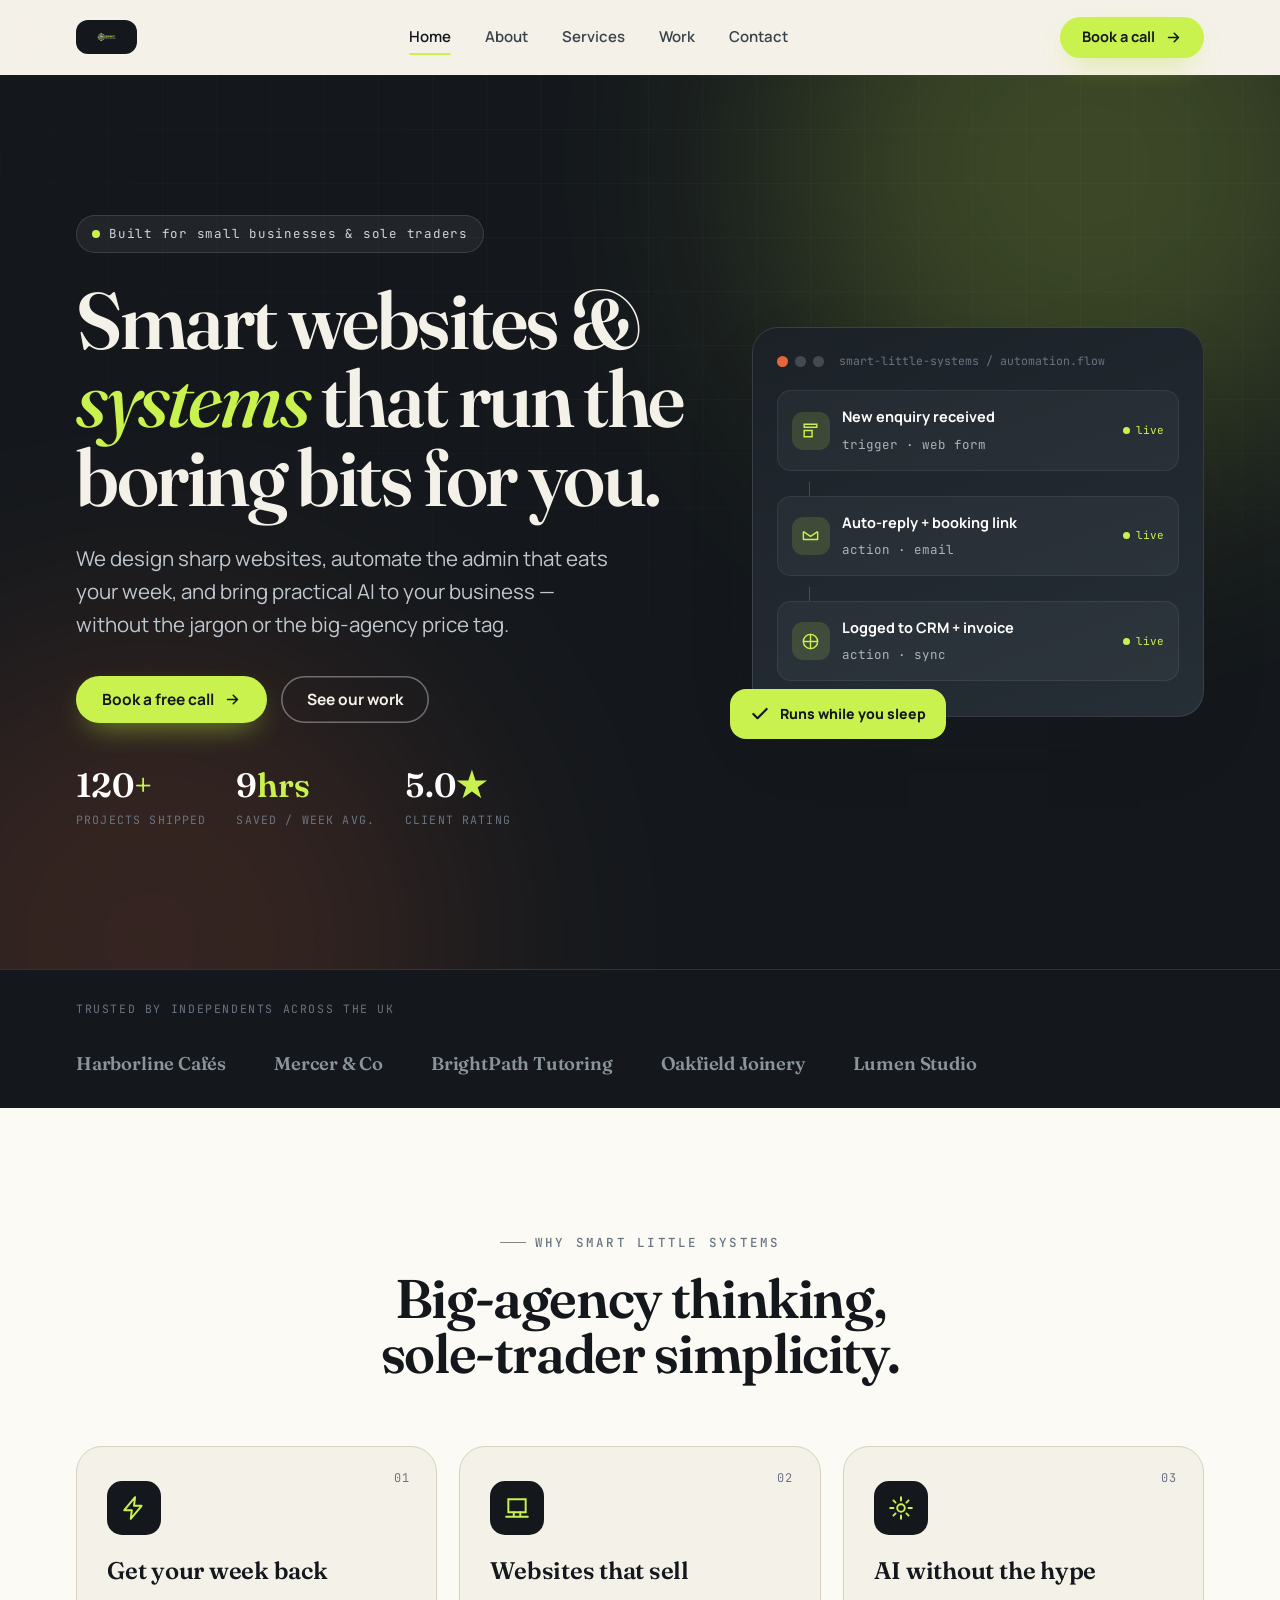
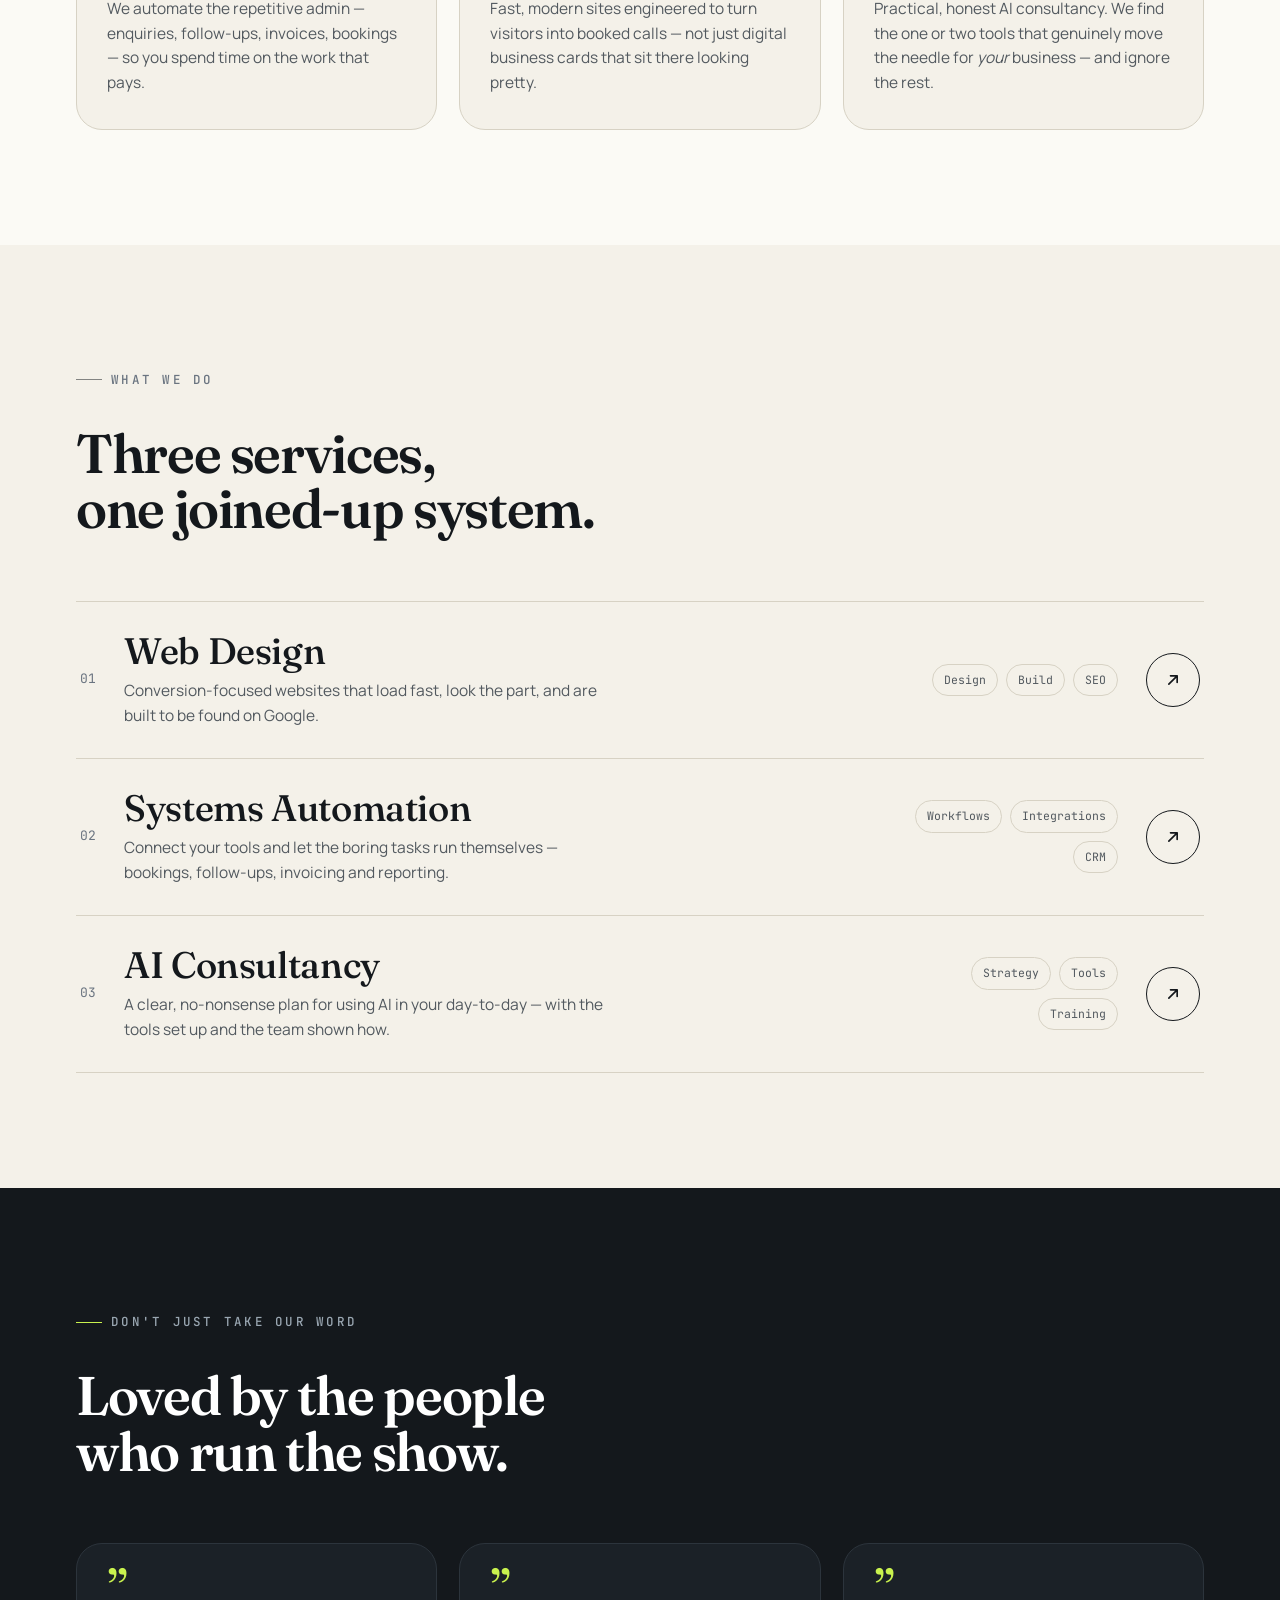
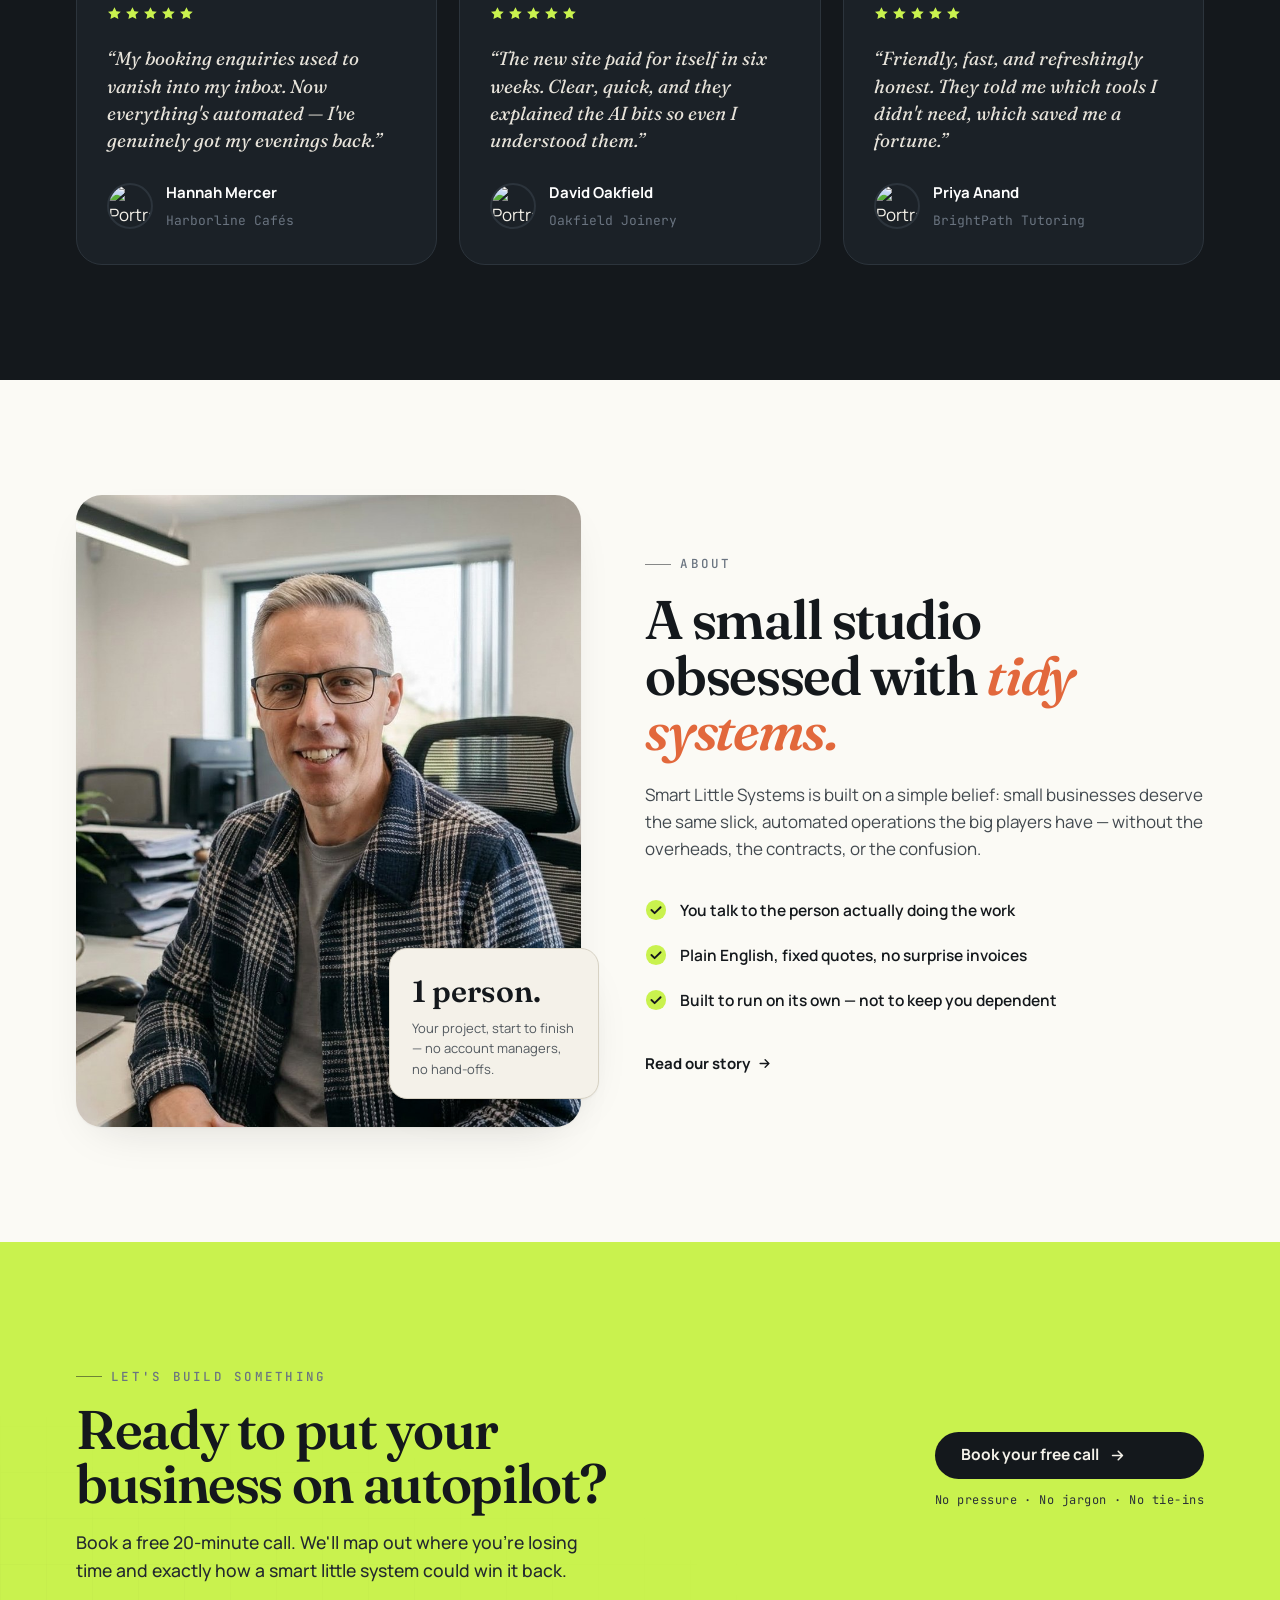
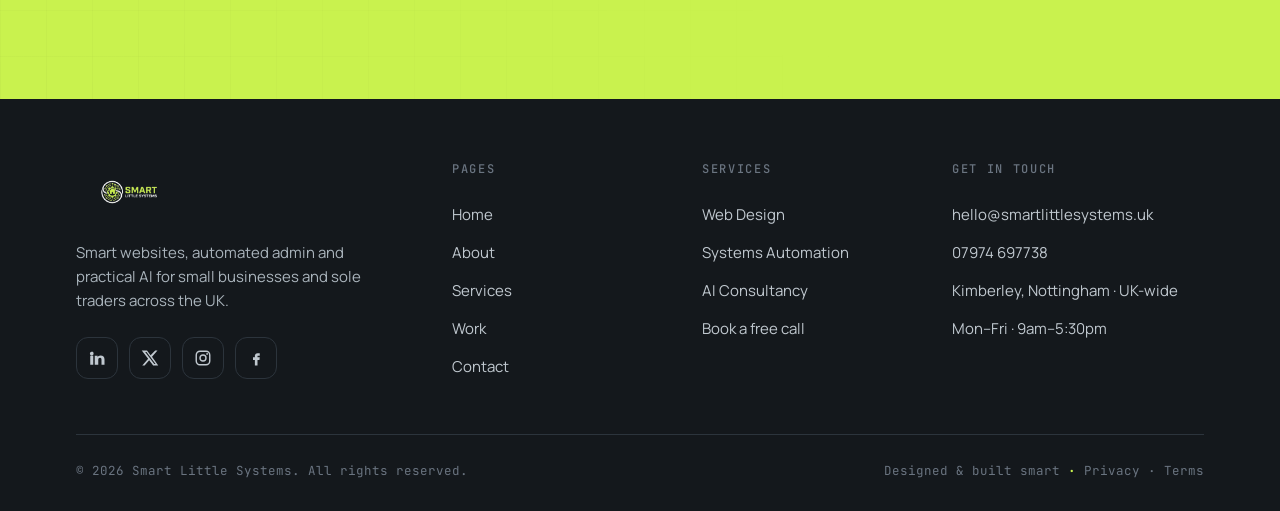
==== commit 576c224f: "Add files via upload" ====
--- a/index.html
+++ b/index.html
@@ -9,7 +9,7 @@
 <meta name="author" content="Rich, Smart Little Systems" />
 <meta name="theme-color" content="#14181C" />
 <meta name="robots" content="index, follow, max-image-preview:large" />
-<link rel="canonical" href="https://www.smartlittlesystems.co.uk/" />
+<link rel="canonical" href="https://www.smartlittlesystems.uk/" />
 <link rel="icon" type="image/png" href="logo.png" />
 
 <!-- Local SEO / geo -->
@@ -20,7 +20,7 @@
 
 <!-- Open Graph -->
 <meta property="og:type" content="website" />
-<meta property="og:url" content="https://www.smartlittlesystems.co.uk/" />
+<meta property="og:url" content="https://www.smartlittlesystems.uk/" />
 <meta property="og:site_name" content="Smart Little Systems" />
 <meta property="og:locale" content="en_GB" />
 <meta property="og:title" content="Web Design, Automation & AI Consultancy in Nottingham | Smart Little Systems" />
@@ -44,9 +44,9 @@
 {
   "@context": "https://schema.org",
   "@type": "ProfessionalService",
-  "@id": "https://www.smartlittlesystems.co.uk/#business",
+  "@id": "https://www.smartlittlesystems.uk/#business",
   "name": "Smart Little Systems",
-  "url": "https://www.smartlittlesystems.co.uk/",
+  "url": "https://www.smartlittlesystems.uk/",
   "image": "https://images.unsplash.com/photo-1551434678-e076c223a692?auto=format&fit=crop&w=1200&q=80",
   "description": "Web Design, Systems Automation and AI Consultancy for small businesses and sole traders, based in Kimberley, Nottingham and serving the UK.",
   "founder": { "@type": "Person", "name": "Rich" },
@@ -64,7 +64,7 @@
   "knowsAbout": ["Web Design", "Systems Automation", "AI Consultancy"],
   "priceRange": "££",
   "telephone": "+44 7974 697738",
-  "email": "hello@smartlittlesystems.co.uk",
+  "email": "hello@smartlittlesystems.uk",
   "openingHoursSpecification": {
     "@type": "OpeningHoursSpecification",
     "dayOfWeek": ["Monday", "Tuesday", "Wednesday", "Thursday", "Friday"],
@@ -1323,7 +1323,7 @@
         <div class="form-card" data-reveal>
           <form id="contactForm" action="https://formspree.io/f/xqeobyvy" method="POST" novalidate>
             <!-- Formspree extras: nicer email subject + hidden spam honeypot -->
-            <input type="hidden" name="_subject" value="New enquiry from smartlittlesystems.co.uk" />
+            <input type="hidden" name="_subject" value="New enquiry from smartlittlesystems.uk" />
             <input type="text" name="_gotcha" tabindex="-1" autocomplete="off" aria-hidden="true" style="position:absolute;left:-9999px" />
             <div class="form-row">
               <div class="field">
@@ -1357,7 +1357,7 @@
             <button type="submit" class="btn btn-primary" id="submitBtn">Send enquiry
               <svg viewBox="0 0 24 24" fill="none"><path d="M5 12h14M13 6l6 6-6 6" stroke="currentColor" stroke-width="2.2" stroke-linecap="round" stroke-linejoin="round"/></svg>
             </button>
-            <p class="form-error" id="formError" role="alert">Sorry, something went wrong sending your message. Please email us directly at <a href="mailto:hello@smartlittlesystems.co.uk">hello@smartlittlesystems.co.uk</a>.</p>
+            <p class="form-error" id="formError" role="alert">Sorry, something went wrong sending your message. Please email us directly at <a href="mailto:hello@smartlittlesystems.uk">hello@smartlittlesystems.uk</a>.</p>
             <p class="form-note">We reply within 1 working day · Your details stay private</p>
           </form>
 
@@ -1370,9 +1370,9 @@
 
         <!-- INFO -->
         <div class="contact-info" data-reveal data-d="1">
-          <a class="info-card" href="mailto:hello@smartlittlesystems.co.uk">
+          <a class="info-card" href="mailto:hello@smartlittlesystems.uk">
             <span class="ic"><svg viewBox="0 0 24 24" fill="none"><rect x="3" y="5" width="18" height="14" rx="2" stroke="currentColor" stroke-width="1.8"/><path d="M4 7l8 6 8-6" stroke="currentColor" stroke-width="1.8" stroke-linecap="round"/></svg></span>
-            <span class="t"><b>Email us</b>hello@smartlittlesystems.co.uk</span>
+            <span class="t"><b>Email us</b>hello@smartlittlesystems.uk</span>
           </a>
           <a class="info-card" href="tel:+447974697738">
             <span class="ic"><svg viewBox="0 0 24 24" fill="none"><path d="M5 4h4l2 5-3 2a12 12 0 005 5l2-3 5 2v4a2 2 0 01-2 2A16 16 0 013 6a2 2 0 012-2z" stroke="currentColor" stroke-width="1.8" stroke-linejoin="round"/></svg></span>
@@ -1438,7 +1438,7 @@
       </div>
       <div class="foot-col">
         <h4>Get in touch</h4>
-        <a href="mailto:hello@smartlittlesystems.co.uk">hello@smartlittlesystems.co.uk</a>
+        <a href="mailto:hello@smartlittlesystems.uk">hello@smartlittlesystems.uk</a>
         <a href="tel:+447974697738">07974 697738</a>
         <p>Kimberley, Nottingham · UK-wide</p>
         <p>Mon–Fri · 9am–5:30pm</p>
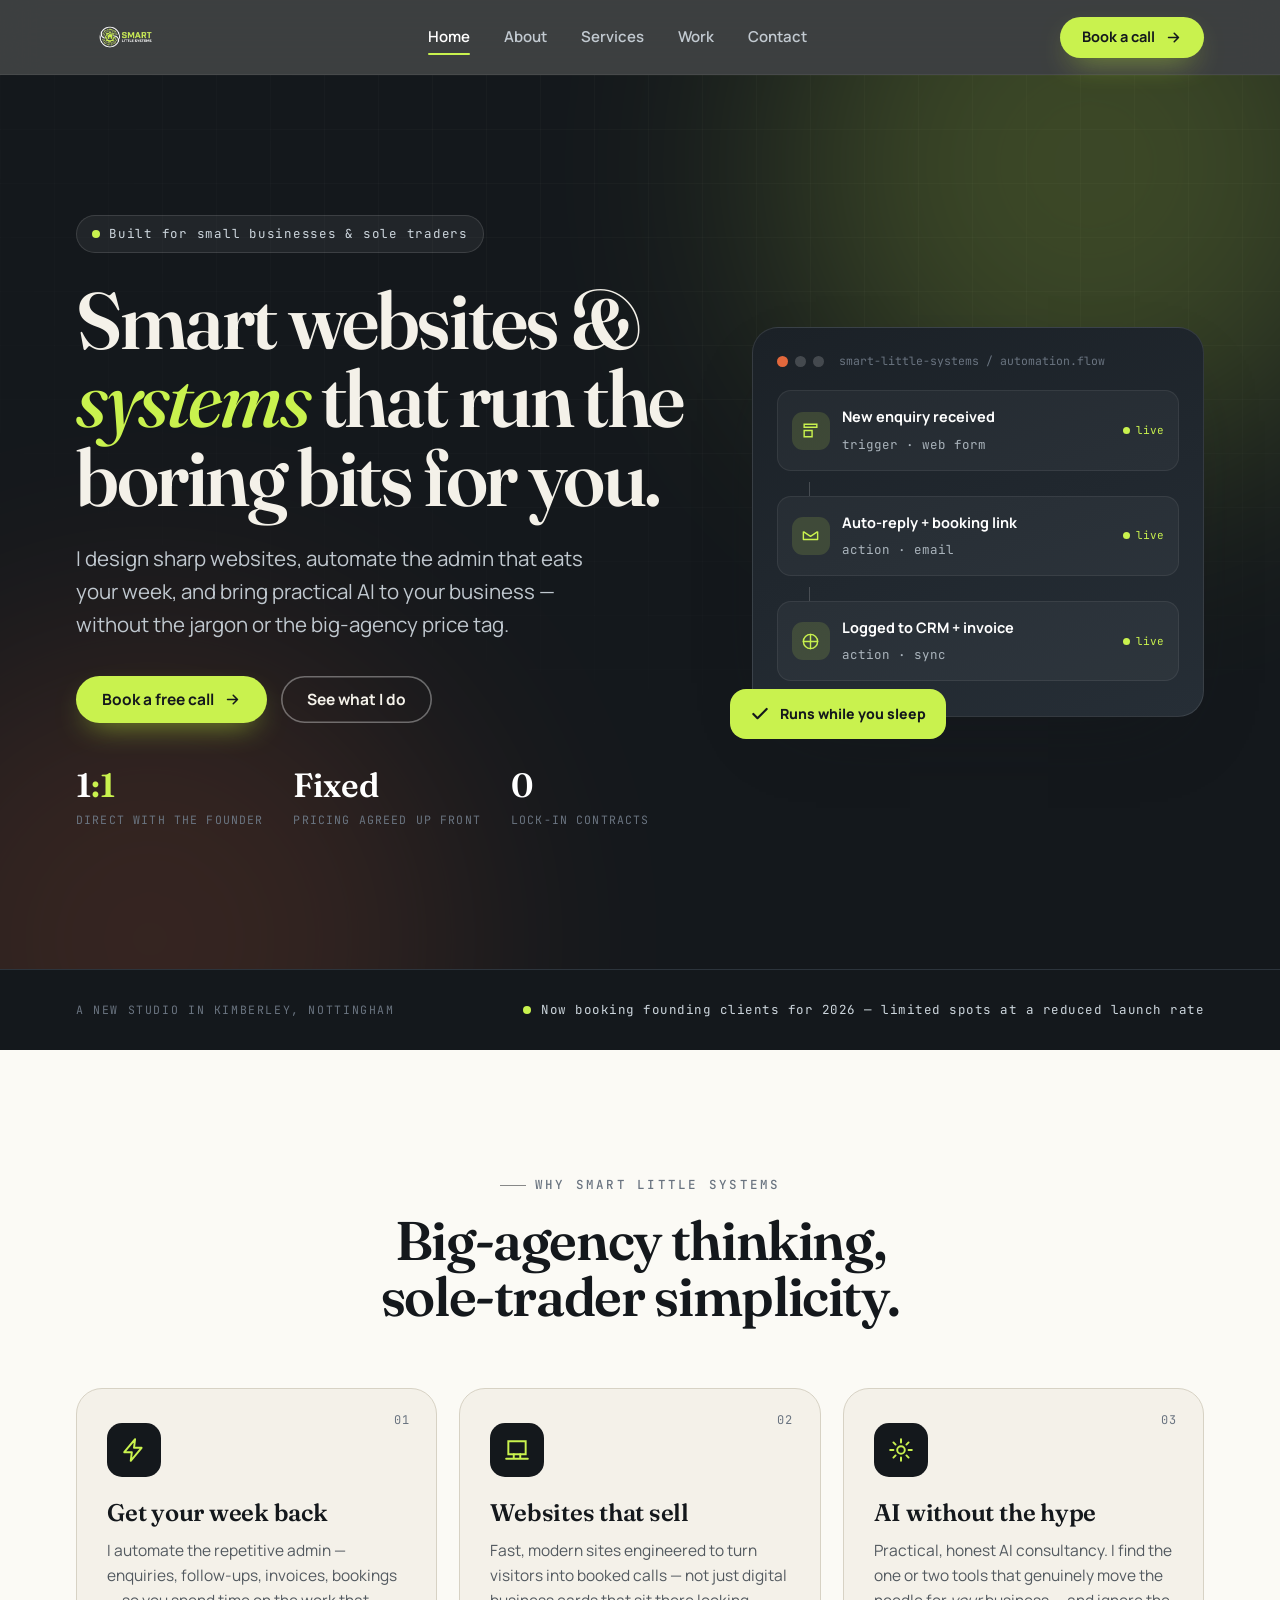
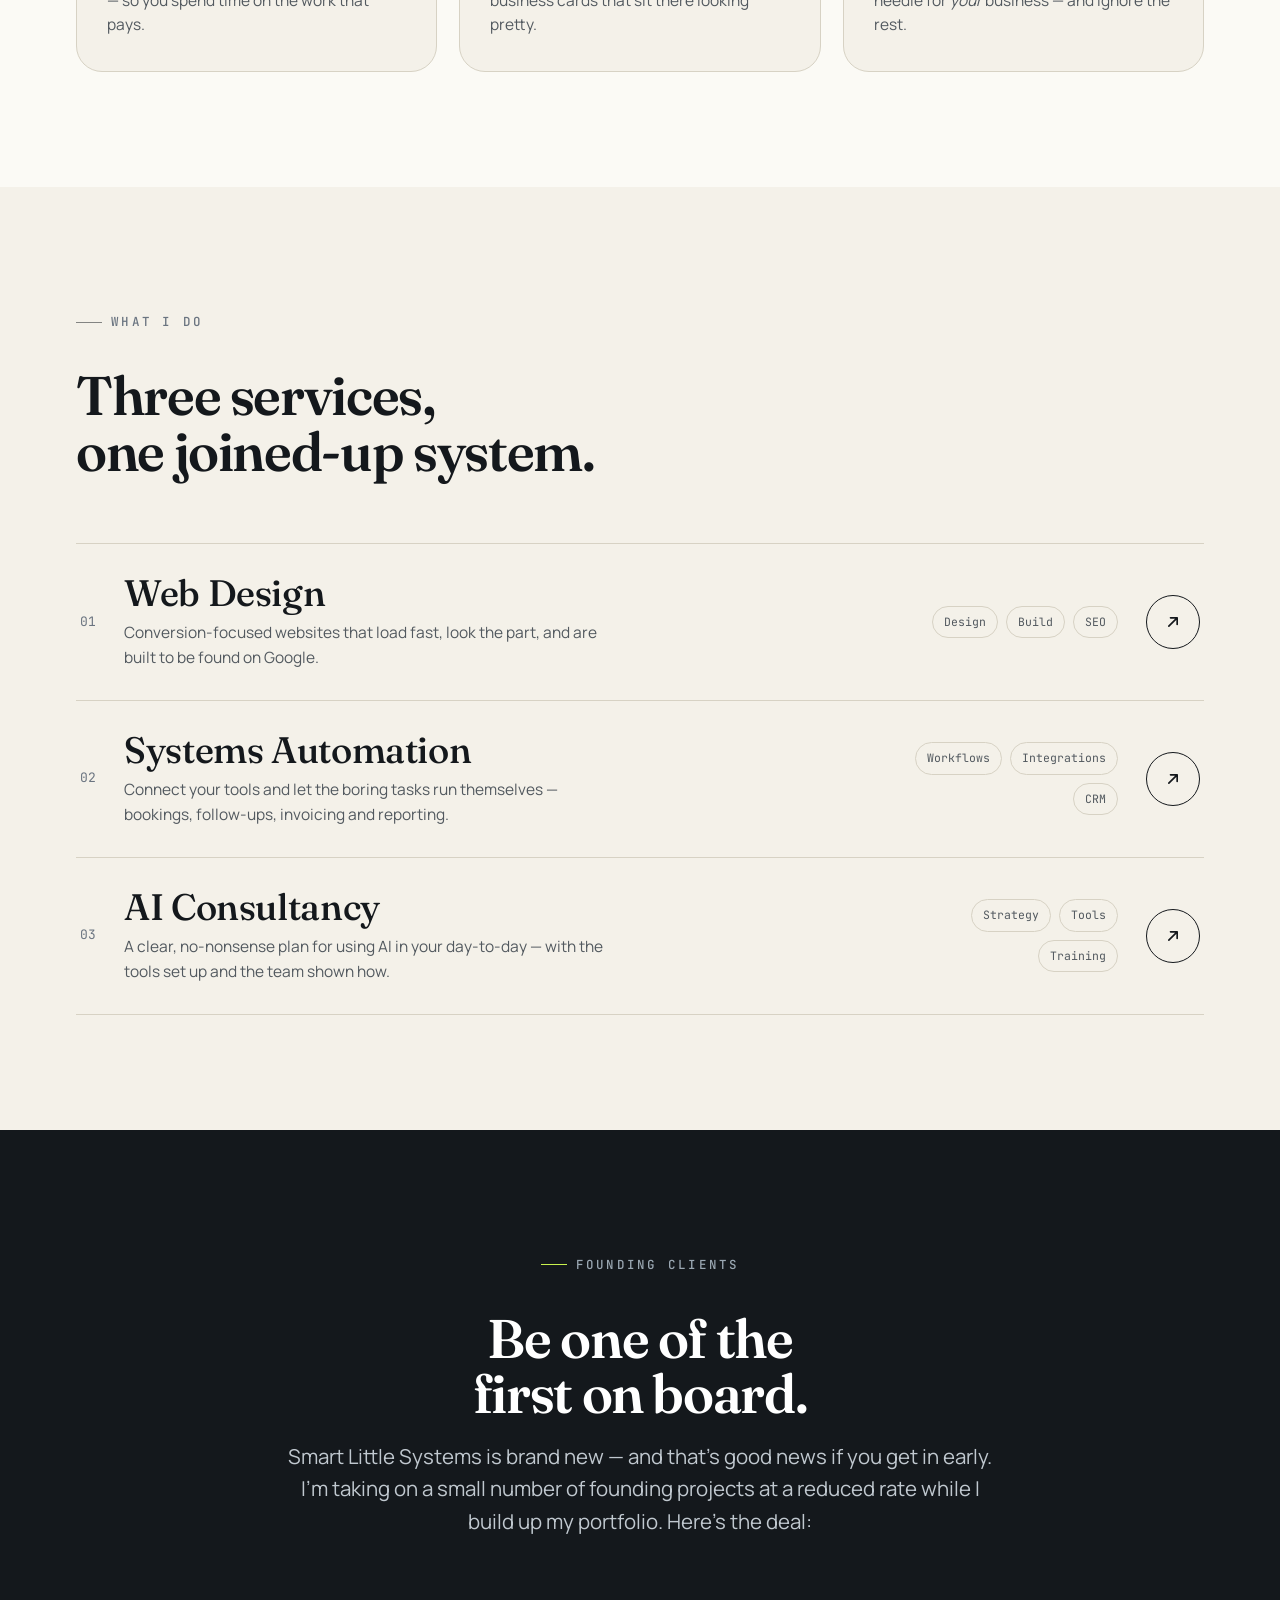
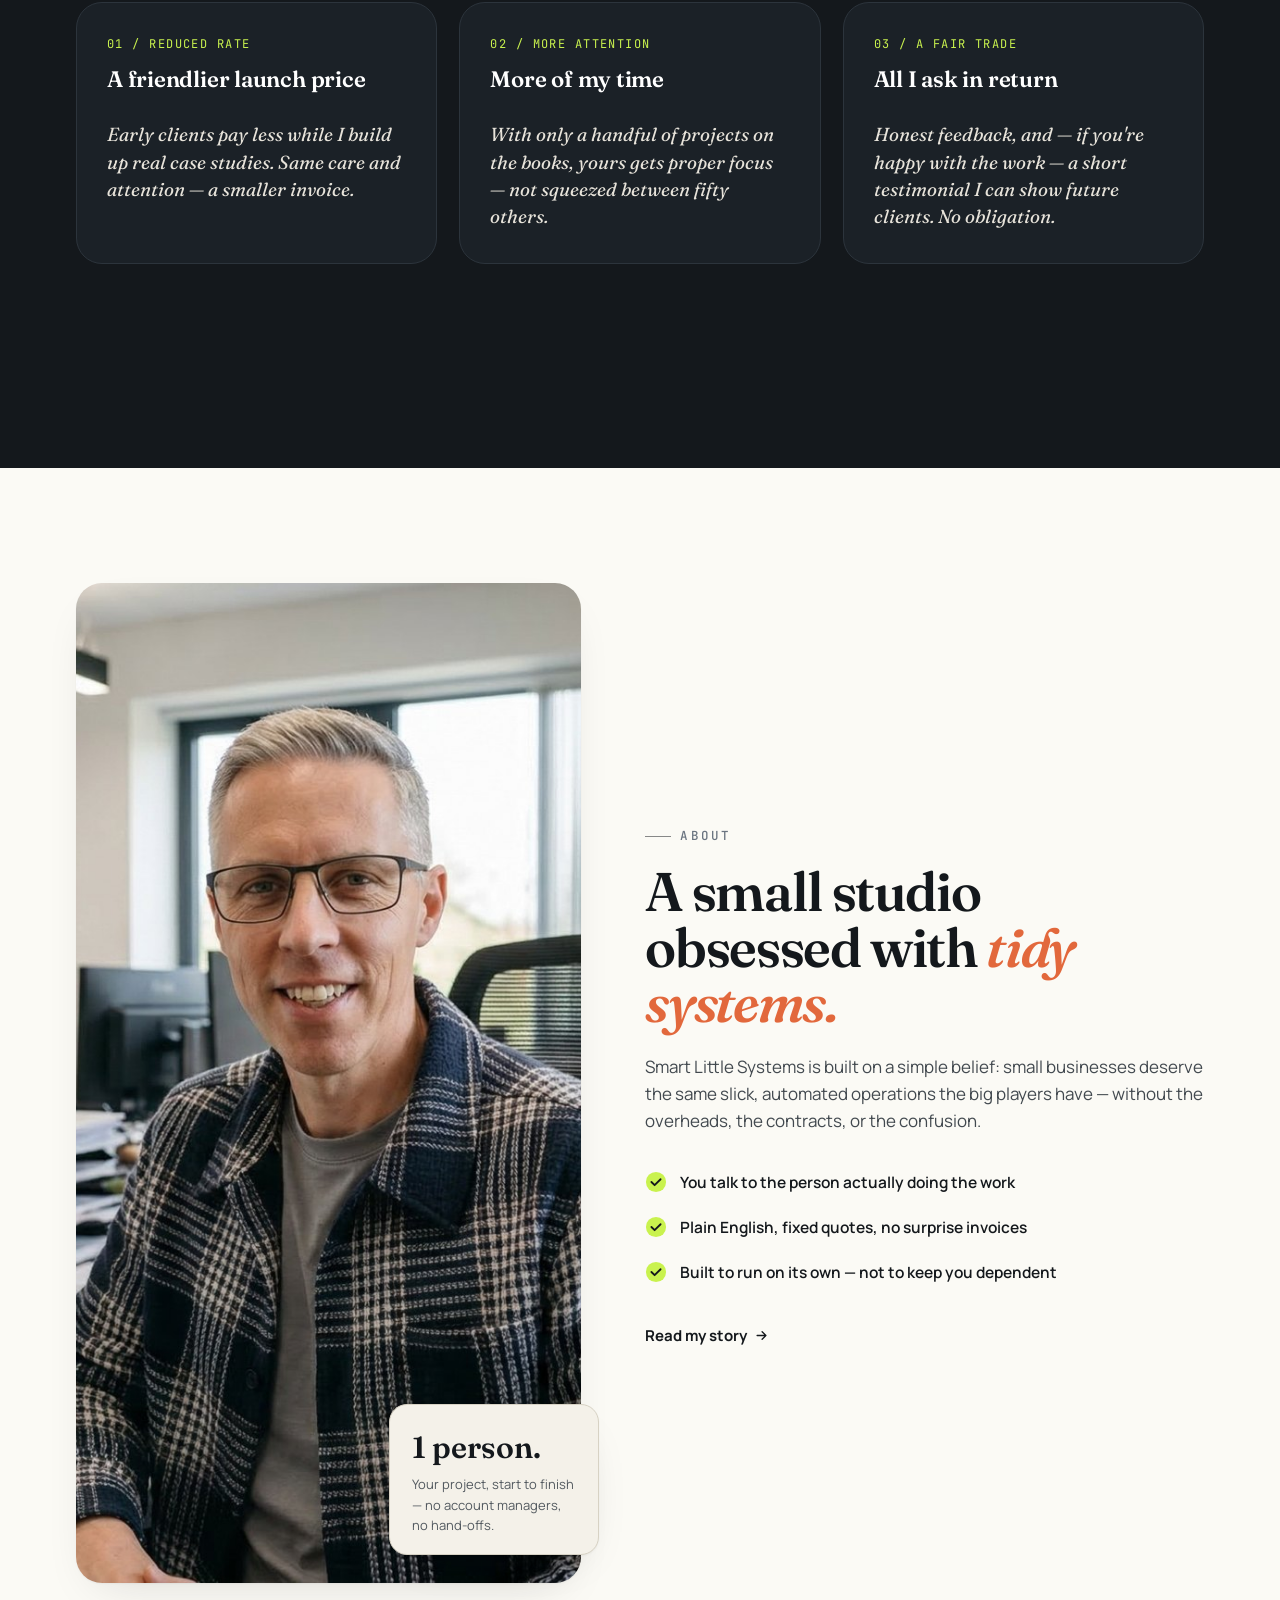
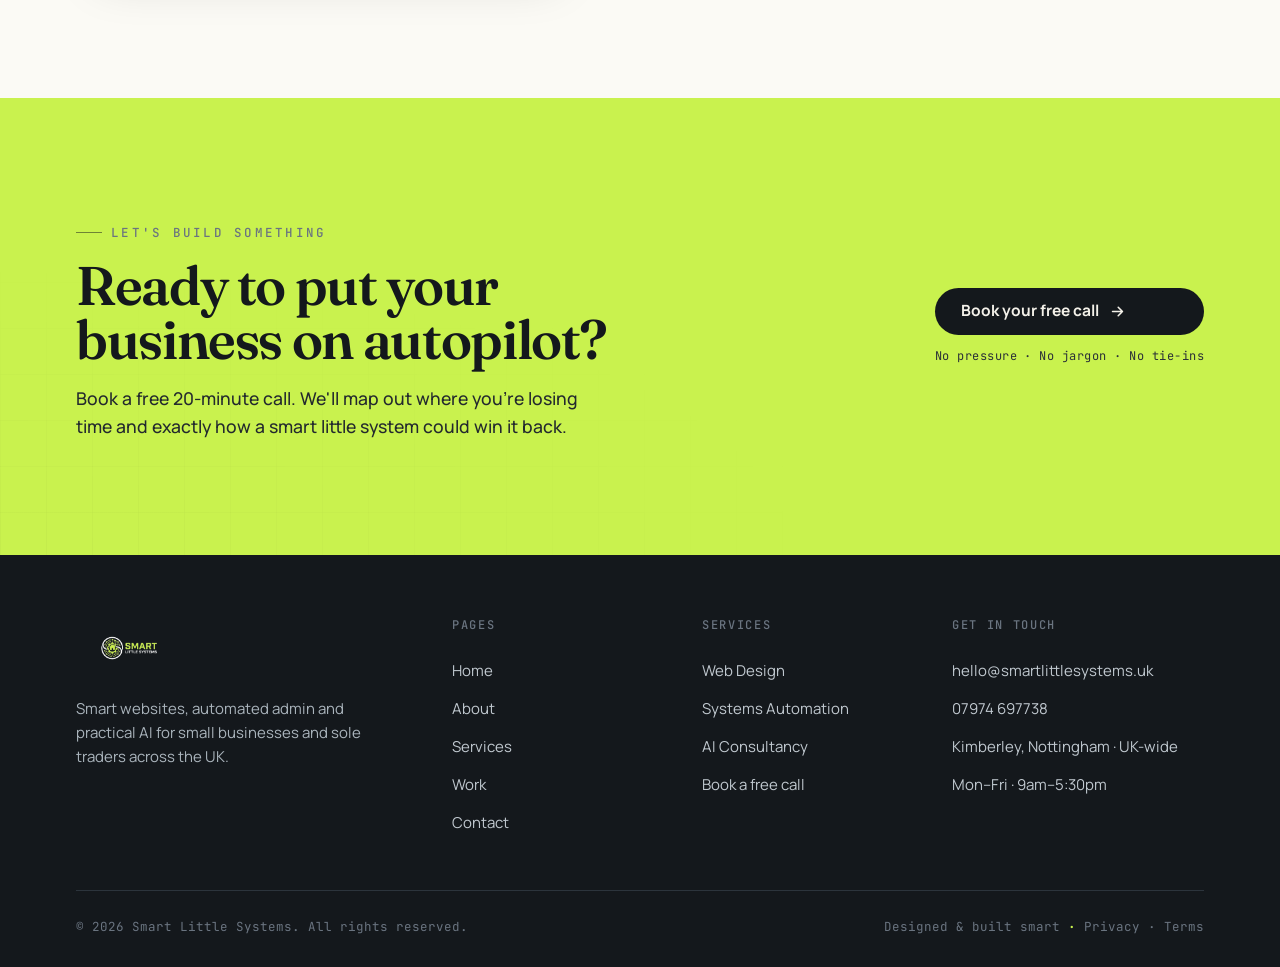
==== commit eaa2a8f4: "Add files via upload" ====
--- a/index.html
+++ b/index.html
@@ -3,10 +3,11 @@
 <head>
 <meta charset="UTF-8" />
 <meta name="viewport" content="width=device-width, initial-scale=1.0" />
+<script>document.documentElement.className+=" js";</script>
 <title>Web Design, Automation &amp; AI Consultancy in Nottingham | Smart Little Systems</title>
 <meta name="description" content="Smart Little Systems builds smart websites, automates business admin and offers practical AI consultancy for small businesses and sole traders in Kimberley, Nottingham and across the UK. Book a free call with Rich." />
 <meta name="keywords" content="Web Design Nottingham, Systems Automation, AI Consultancy, small business automation, sole trader websites, Kimberley, Nottingham" />
-<meta name="author" content="Rich, Smart Little Systems" />
+<meta name="author" content="Rich Palmer, Smart Little Systems" />
 <meta name="theme-color" content="#14181C" />
 <meta name="robots" content="index, follow, max-image-preview:large" />
 <link rel="canonical" href="https://www.smartlittlesystems.uk/" />
@@ -25,19 +26,21 @@
 <meta property="og:locale" content="en_GB" />
 <meta property="og:title" content="Web Design, Automation & AI Consultancy in Nottingham | Smart Little Systems" />
 <meta property="og:description" content="Smart websites, automated admin and practical AI for small businesses and sole traders in Kimberley, Nottingham and across the UK." />
-<meta property="og:image" content="https://images.unsplash.com/photo-1551434678-e076c223a692?auto=format&fit=crop&w=1200&q=80" />
+<meta property="og:image" content="https://www.smartlittlesystems.uk/og-image.svg" />
 <meta property="og:image:alt" content="Smart Little Systems — web design, automation and AI consultancy" />
 
 <!-- Twitter -->
 <meta name="twitter:card" content="summary_large_image" />
 <meta name="twitter:title" content="Web Design, Automation & AI Consultancy in Nottingham | Smart Little Systems" />
 <meta name="twitter:description" content="Smart websites, automated admin and practical AI for small businesses and sole traders across the UK." />
-<meta name="twitter:image" content="https://images.unsplash.com/photo-1551434678-e076c223a692?auto=format&fit=crop&w=1200&q=80" />
+<meta name="twitter:image" content="https://www.smartlittlesystems.uk/og-image.svg" />
 
 <!-- Fonts -->
 <link rel="preconnect" href="https://fonts.googleapis.com" />
 <link rel="preconnect" href="https://fonts.gstatic.com" crossorigin />
 <link href="https://fonts.googleapis.com/css2?family=Fraunces:ital,opsz,wght@0,9..144,400;0,9..144,500;0,9..144,600;0,9..144,700;1,9..144,500&family=Manrope:wght@400;500;600;700;800&family=JetBrains+Mono:wght@400;500;600&display=swap" rel="stylesheet" />
+
+<link rel="stylesheet" href="styles.css" />
 
 <!-- SEO: Structured data -->
 <script type="application/ld+json">
@@ -47,9 +50,9 @@
   "@id": "https://www.smartlittlesystems.uk/#business",
   "name": "Smart Little Systems",
   "url": "https://www.smartlittlesystems.uk/",
-  "image": "https://images.unsplash.com/photo-1551434678-e076c223a692?auto=format&fit=crop&w=1200&q=80",
+  "image": "https://www.smartlittlesystems.uk/og-image.svg",
   "description": "Web Design, Systems Automation and AI Consultancy for small businesses and sole traders, based in Kimberley, Nottingham and serving the UK.",
-  "founder": { "@type": "Person", "name": "Rich" },
+  "founder": { "@type": "Person", "name": "Rich Palmer" },
   "address": {
     "@type": "PostalAddress",
     "addressLocality": "Kimberley",
@@ -82,608 +85,26 @@
   }
 }
 </script>
-
-<style>
-/* ============================================================
-   SMART LITTLE SYSTEMS — Engineered Editorial design system
-   ============================================================ */
-:root{
-  --ink:#14181C;
-  --ink-2:#1B2127;
-  --ink-3:#262E36;
-  --cream:#F4F1E9;
-  --paper:#FBFAF5;
-  --cream-2:#E9E4D7;
-  --lime:#C9F24E;
-  --lime-deep:#B6E236;
-  --clay:#E2683C;
-  --slate:#6A7480;
-  --line:#D7D2C4;
-  --line-dark:#2C343C;
-
-  --r-sm:10px;
-  --r:16px;
-  --r-lg:26px;
-  --r-pill:100px;
-
-  --maxw:1240px;
-  --pad:clamp(20px,5vw,56px);
-
-  --ff-display:'Fraunces',Georgia,serif;
-  --ff-body:'Manrope',-apple-system,system-ui,sans-serif;
-  --ff-mono:'JetBrains Mono',ui-monospace,monospace;
-
-  --ease:cubic-bezier(.16,1,.3,1);
-  --shadow:0 1px 2px rgba(20,24,28,.04),0 18px 50px -24px rgba(20,24,28,.18);
-  --shadow-lg:0 30px 80px -36px rgba(20,24,28,.4);
-}
-
-*{margin:0;padding:0;box-sizing:border-box}
-html{scroll-behavior:smooth;-webkit-text-size-adjust:100%}
-body{
-  font-family:var(--ff-body);
-  background:var(--cream);
-  color:var(--ink);
-  line-height:1.6;
-  font-size:17px;
-  -webkit-font-smoothing:antialiased;
-  overflow-x:hidden;
-}
-img{max-width:100%;display:block}
-a{color:inherit;text-decoration:none}
-button{font-family:inherit;cursor:pointer;border:none;background:none}
-::selection{background:var(--lime);color:var(--ink)}
-
-/* focus */
-a:focus-visible,button:focus-visible,input:focus-visible,textarea:focus-visible,select:focus-visible{
-  outline:2.5px solid var(--ink);outline-offset:3px;border-radius:4px;
-}
-
-.wrap{max-width:var(--maxw);margin:0 auto;padding-inline:var(--pad)}
-
-/* ---------- Typography ---------- */
-h1,h2,h3,h4{font-family:var(--ff-display);font-weight:600;line-height:1.04;letter-spacing:-.01em}
-.eyebrow{
-  font-family:var(--ff-mono);
-  font-size:12.5px;
-  font-weight:500;
-  letter-spacing:.18em;
-  text-transform:uppercase;
-  color:var(--slate);
-  display:inline-flex;align-items:center;gap:9px;
-}
-.eyebrow::before{content:"";width:26px;height:1px;background:var(--ink);opacity:.5}
-.eyebrow.on-dark{color:#9aa7b2}
-.eyebrow.on-dark::before{background:var(--lime);opacity:1}
-.eyebrow.center{justify-content:center}
-
-h2.section-title{font-size:clamp(2rem,4.6vw,3.4rem);letter-spacing:-.025em;line-height:1.02}
-.lead{font-size:clamp(1.05rem,1.6vw,1.28rem);color:#41494f;max-width:60ch}
-.serif-em{font-style:italic;color:var(--clay)}
-.mark{background:linear-gradient(180deg,transparent 62%,var(--lime) 62%);padding:0 .05em}
-
-/* ---------- Buttons ---------- */
-.btn{
-  display:inline-flex;align-items:center;gap:10px;
-  font-family:var(--ff-body);font-weight:700;font-size:15.5px;
-  padding:15px 26px;border-radius:var(--r-pill);
-  transition:transform .4s var(--ease),box-shadow .4s var(--ease),background .25s,color .25s;
-  white-space:nowrap;line-height:1;
-}
-.btn svg{width:17px;height:17px;transition:transform .4s var(--ease)}
-.btn:hover svg{transform:translateX(4px)}
-.btn-primary{background:var(--lime);color:var(--ink);box-shadow:0 12px 30px -12px rgba(182,226,54,.7)}
-.btn-primary:hover{transform:translateY(-3px);box-shadow:0 18px 40px -12px rgba(182,226,54,.85)}
-.btn-ink{background:var(--ink);color:var(--cream)}
-.btn-ink:hover{transform:translateY(-3px);box-shadow:var(--shadow-lg)}
-.btn-ghost{background:transparent;color:var(--ink);box-shadow:inset 0 0 0 1.6px var(--ink)}
-.btn-ghost:hover{background:var(--ink);color:var(--cream);transform:translateY(-3px)}
-.btn-ghost.on-dark{color:var(--cream);box-shadow:inset 0 0 0 1.6px rgba(255,255,255,.35)}
-.btn-ghost.on-dark:hover{background:var(--cream);color:var(--ink)}
-
-.textlink{
-  display:inline-flex;align-items:center;gap:7px;font-weight:700;font-size:15px;
-  padding-bottom:2px;background:linear-gradient(var(--lime),var(--lime)) left bottom/0% 2px no-repeat;
-  transition:background-size .4s var(--ease);
-}
-.textlink svg{width:15px;height:15px;transition:transform .4s var(--ease)}
-.textlink:hover{background-size:100% 2px}
-.textlink:hover svg{transform:translateX(4px)}
-
-/* ---------- Header ---------- */
-.site-header{
-  position:sticky;top:0;z-index:100;
-  background:rgba(244,241,233,.82);
-  backdrop-filter:blur(18px) saturate(1.4);
-  -webkit-backdrop-filter:blur(18px) saturate(1.4);
-  border-bottom:1px solid transparent;
-  transition:border-color .3s,background .3s;
-}
-.site-header.scrolled{border-bottom-color:var(--line);box-shadow:0 8px 30px -22px rgba(20,24,28,.4)}
-.nav{display:flex;align-items:center;justify-content:space-between;gap:24px;height:74px}
-.brand{display:flex;align-items:center;gap:11px;font-weight:800;letter-spacing:-.02em;font-size:18px}
-.brand .logo-mark{
-  width:38px;height:38px;border-radius:11px;background:var(--ink);
-  display:grid;place-items:center;flex:none;position:relative;overflow:hidden;
-}
-.brand .logo-mark svg{width:21px;height:21px}
-.brand-img{height:44px;width:auto;display:block}
-/* light header: dark chip so the white/lime transparent logo stays legible */
-.site-header .brand-img{height:34px;background:var(--ink);padding:8px 14px;border-radius:12px}
-/* dark footer: transparent logo sits directly, no background needed */
-.site-footer .brand-img{height:58px}
-@media(max-width:680px){
-  .site-header .brand-img{height:28px;padding:7px 12px}
-  .site-footer .brand-img{height:48px}
-}
-.brand small{display:block;font-family:var(--ff-mono);font-size:9.5px;font-weight:500;letter-spacing:.16em;color:var(--slate);text-transform:uppercase;margin-top:1px}
-.brand b{font-family:var(--ff-display);font-weight:600;font-size:19px}
-
-.nav-links{display:flex;align-items:center;gap:4px}
-.nav-links a{
-  font-weight:600;font-size:15px;padding:9px 15px;border-radius:var(--r-pill);
-  color:#3a424a;position:relative;transition:color .2s,background .2s;
-}
-.nav-links a:hover{color:var(--ink);background:rgba(20,24,28,.05)}
-.nav-links a.active{color:var(--ink)}
-.nav-links a.active::after{
-  content:"";position:absolute;left:15px;right:15px;bottom:3px;height:2px;
-  background:var(--lime);border-radius:2px;
-}
-.nav-cta{display:flex;align-items:center;gap:14px}
-.nav-cta .btn{padding:12px 22px;font-size:14.5px}
-
-.burger{display:none;width:44px;height:44px;border-radius:12px;background:var(--ink);position:relative}
-.burger span{position:absolute;left:12px;right:12px;height:2px;background:var(--cream);border-radius:2px;transition:.35s var(--ease)}
-.burger span:nth-child(1){top:16px}
-.burger span:nth-child(2){top:22px}
-.burger span:nth-child(3){top:28px}
-body.menu-open .burger span:nth-child(1){top:22px;transform:rotate(45deg)}
-body.menu-open .burger span:nth-child(2){opacity:0}
-body.menu-open .burger span:nth-child(3){top:22px;transform:rotate(-45deg)}
-
-/* mobile drawer */
-.mobile-menu{
-  position:fixed;inset:74px 0 auto 0;z-index:99;
-  background:var(--ink);color:var(--cream);
-  padding:30px var(--pad) 40px;
-  transform:translateY(-120%);transition:transform .5s var(--ease);
-  border-bottom-left-radius:28px;border-bottom-right-radius:28px;
-}
-body.menu-open .mobile-menu{transform:translateY(0)}
-.mobile-menu a{display:flex;justify-content:space-between;align-items:center;padding:16px 0;border-bottom:1px solid var(--line-dark);font-family:var(--ff-display);font-size:1.7rem;font-weight:500}
-.mobile-menu a span{font-family:var(--ff-mono);font-size:13px;color:var(--slate)}
-.mobile-menu .btn{width:100%;justify-content:center;margin-top:24px}
-
-/* ---------- Page system ---------- */
-.page{display:none}
-.page.active{display:block;animation:pageIn .6s var(--ease)}
-@keyframes pageIn{from{opacity:0;transform:translateY(8px)}to{opacity:1;transform:none}}
-
-section{padding-block:clamp(64px,9vw,120px)}
-.section-head{max-width:760px;margin-bottom:clamp(40px,6vw,64px)}
-.section-head .eyebrow{margin-bottom:18px}
-.section-head .lead{margin-top:18px}
-.center-head{margin-inline:auto;text-align:center}
-.center-head .lead{margin-inline:auto}
-
-/* reveal */
-[data-reveal]{opacity:0;transform:translateY(26px);transition:opacity .8s var(--ease),transform .8s var(--ease)}
-[data-reveal].in{opacity:1;transform:none}
-[data-reveal][data-d="1"]{transition-delay:.08s}
-[data-reveal][data-d="2"]{transition-delay:.16s}
-[data-reveal][data-d="3"]{transition-delay:.24s}
-[data-reveal][data-d="4"]{transition-delay:.32s}
-[data-reveal][data-d="5"]{transition-delay:.4s}
-
-/* ============================================================
-   HERO  (dark)
-   ============================================================ */
-.hero{
-  background:var(--ink);color:var(--cream);position:relative;overflow:hidden;
-  padding-block:clamp(72px,11vw,140px);
-}
-.hero .blueprint{
-  position:absolute;inset:0;pointer-events:none;opacity:.5;
-  background-image:
-    linear-gradient(rgba(255,255,255,.045) 1px,transparent 1px),
-    linear-gradient(90deg,rgba(255,255,255,.045) 1px,transparent 1px);
-  background-size:54px 54px;
-  mask-image:radial-gradient(120% 90% at 70% 10%,#000 30%,transparent 78%);
-  -webkit-mask-image:radial-gradient(120% 90% at 70% 10%,#000 30%,transparent 78%);
-}
-.hero .glow{position:absolute;width:620px;height:620px;border-radius:50%;filter:blur(120px);opacity:.22;pointer-events:none}
-.hero .glow.a{background:var(--lime);top:-220px;right:-120px}
-.hero .glow.b{background:var(--clay);bottom:-280px;left:-160px;opacity:.16}
-.hero-grid{position:relative;display:grid;grid-template-columns:1.15fr .85fr;gap:clamp(40px,5vw,72px);align-items:center}
-.hero-badge{
-  display:inline-flex;align-items:center;gap:9px;font-family:var(--ff-mono);font-size:12.5px;
-  letter-spacing:.06em;color:#cdd6dd;background:rgba(255,255,255,.06);
-  border:1px solid rgba(255,255,255,.12);padding:8px 15px;border-radius:var(--r-pill);margin-bottom:28px;
-}
-.hero-badge .dot{width:8px;height:8px;border-radius:50%;background:var(--lime);box-shadow:0 0 0 0 var(--lime);animation:pulse 2.4s infinite}
-@keyframes pulse{0%{box-shadow:0 0 0 0 rgba(201,242,78,.55)}70%{box-shadow:0 0 0 10px rgba(201,242,78,0)}100%{box-shadow:0 0 0 0 rgba(201,242,78,0)}}
-.hero h1{
-  font-size:clamp(2.7rem,6.4vw,5rem);font-weight:600;letter-spacing:-.03em;line-height:.98;margin-bottom:26px;
-}
-.hero h1 em{font-style:italic;font-weight:500;color:var(--lime)}
-.hero p.lead{color:#c0c8cf;max-width:46ch}
-.hero-actions{display:flex;flex-wrap:wrap;gap:14px;margin-top:36px}
-.hero-meta{display:flex;gap:30px;margin-top:46px;flex-wrap:wrap}
-.hero-meta .stat .n{font-family:var(--ff-display);font-size:2.1rem;font-weight:600;color:#fff;line-height:1}
-.hero-meta .stat .l{font-family:var(--ff-mono);font-size:11.5px;letter-spacing:.1em;text-transform:uppercase;color:var(--slate);margin-top:8px}
-.hero-meta .stat .n em{color:var(--lime);font-style:normal}
-
-/* hero visual card */
-.hero-visual{position:relative}
-.hero-card{
-  background:linear-gradient(160deg,var(--ink-2),var(--ink-3));
-  border:1px solid rgba(255,255,255,.1);border-radius:var(--r-lg);
-  padding:24px;box-shadow:var(--shadow-lg);position:relative;
-}
-.hero-card .bar{display:flex;align-items:center;gap:7px;margin-bottom:20px}
-.hero-card .bar i{width:11px;height:11px;border-radius:50%;background:rgba(255,255,255,.18)}
-.hero-card .bar i:first-child{background:var(--clay)}
-.hero-card .bar .t{margin-left:8px;font-family:var(--ff-mono);font-size:11.5px;color:var(--slate)}
-.flow-row{display:flex;align-items:center;gap:12px;padding:14px;border-radius:14px;background:rgba(255,255,255,.04);border:1px solid rgba(255,255,255,.07);margin-bottom:11px}
-.flow-row .ic{width:38px;height:38px;border-radius:11px;display:grid;place-items:center;flex:none;background:rgba(201,242,78,.14);color:var(--lime)}
-.flow-row .ic svg{width:19px;height:19px}
-.flow-row .tx b{display:block;font-family:var(--ff-body);font-weight:700;font-size:14.5px;color:#fff}
-.flow-row .tx span{font-size:12.5px;color:#aab4bc;font-family:var(--ff-mono)}
-.flow-row .status{margin-left:auto;font-family:var(--ff-mono);font-size:11px;color:var(--lime);display:flex;align-items:center;gap:6px}
-.flow-row .status::before{content:"";width:7px;height:7px;border-radius:50%;background:var(--lime)}
-.flow-connector{width:1px;height:14px;background:rgba(255,255,255,.18);margin-left:32px}
-.hero-tag{
-  position:absolute;bottom:-22px;left:-22px;background:var(--lime);color:var(--ink);
-  padding:14px 20px;border-radius:16px;font-weight:800;font-size:14px;box-shadow:var(--shadow-lg);
-  display:flex;align-items:center;gap:10px;
-}
-.hero-tag svg{width:20px;height:20px}
-
-/* ---------- Trust strip ---------- */
-.trust{background:var(--ink);border-top:1px solid var(--line-dark);padding-block:30px;overflow:hidden}
-.trust .wrap{display:flex;align-items:center;gap:30px;flex-wrap:wrap;justify-content:space-between}
-.trust .label{font-family:var(--ff-mono);font-size:11.5px;letter-spacing:.14em;text-transform:uppercase;color:var(--slate);flex:none}
-.trust .logos{display:flex;align-items:center;gap:clamp(20px,4vw,48px);flex-wrap:wrap}
-.trust .logos span{font-family:var(--ff-display);font-weight:600;font-size:1.15rem;color:#8a949c;letter-spacing:-.01em;white-space:nowrap;transition:color .3s}
-.trust .logos span:hover{color:var(--cream)}
-
-/* ---------- Benefits ---------- */
-.benefits{background:var(--paper)}
-.bcards{display:grid;grid-template-columns:repeat(3,1fr);gap:22px}
-.bcard{
-  background:var(--cream);border:1px solid var(--line);border-radius:var(--r-lg);
-  padding:34px 30px;position:relative;overflow:hidden;transition:transform .5s var(--ease),box-shadow .5s var(--ease),border-color .3s;
-}
-.bcard::before{content:attr(data-n);position:absolute;top:22px;right:26px;font-family:var(--ff-mono);font-size:12px;color:var(--slate);letter-spacing:.1em}
-.bcard:hover{transform:translateY(-6px);box-shadow:var(--shadow);border-color:var(--ink)}
-.bcard .ic{width:54px;height:54px;border-radius:15px;background:var(--ink);color:var(--lime);display:grid;place-items:center;margin-bottom:24px;transition:transform .5s var(--ease)}
-.bcard:hover .ic{transform:rotate(-8deg) scale(1.06)}
-.bcard .ic svg{width:26px;height:26px}
-.bcard h3{font-size:1.5rem;margin-bottom:12px}
-.bcard p{color:#52595f;font-size:15.5px}
-
-/* ---------- Services preview ---------- */
-.services-prev{background:var(--cream)}
-.srow{
-  display:grid;grid-template-columns:auto 1fr auto auto;gap:28px;align-items:center;
-  padding:30px 4px;border-top:1px solid var(--line);transition:padding .4s var(--ease);
-  position:relative;
-}
-.srow:last-child{border-bottom:1px solid var(--line)}
-.srow .num{font-family:var(--ff-mono);font-size:13px;color:var(--slate)}
-.srow .main h3{font-size:clamp(1.6rem,3vw,2.3rem);font-weight:500;transition:transform .4s var(--ease)}
-.srow .main p{color:#52595f;max-width:54ch;margin-top:8px;font-size:15.5px}
-.srow .tags{display:flex;gap:8px;flex-wrap:wrap;justify-content:flex-end;max-width:230px}
-.srow .tags span{font-family:var(--ff-mono);font-size:11.5px;padding:6px 11px;border:1px solid var(--line);border-radius:var(--r-pill);color:#52595f}
-.srow .go{width:54px;height:54px;border-radius:50%;border:1.6px solid var(--ink);display:grid;place-items:center;flex:none;transition:.4s var(--ease)}
-.srow .go svg{width:20px;height:20px;transition:transform .4s var(--ease)}
-.srow:hover{padding-left:18px}
-.srow:hover .go{background:var(--lime);border-color:var(--lime)}
-.srow:hover .go svg{transform:rotate(-45deg)}
-.srow:hover .main h3{transform:translateX(4px)}
-
-/* ---------- Testimonials ---------- */
-.testi{background:var(--ink);color:var(--cream)}
-.tcards{display:grid;grid-template-columns:repeat(3,1fr);gap:22px}
-.tcard{
-  background:var(--ink-2);border:1px solid var(--line-dark);border-radius:var(--r-lg);
-  padding:32px 30px;display:flex;flex-direction:column;transition:transform .5s var(--ease),border-color .3s;
-}
-.tcard:hover{transform:translateY(-6px);border-color:rgba(201,242,78,.4)}
-.tcard .quote-mark{font-family:var(--ff-display);font-size:3.4rem;line-height:.5;color:var(--lime);height:30px}
-.tcard p{font-family:var(--ff-display);font-size:1.18rem;font-weight:400;line-height:1.45;color:#e7e3da;margin:20px 0 26px;font-style:italic}
-.tcard .who{display:flex;align-items:center;gap:13px;margin-top:auto}
-.tcard .who img{width:46px;height:46px;border-radius:50%;object-fit:cover;border:2px solid var(--line-dark)}
-.tcard .who b{display:block;font-family:var(--ff-body);font-weight:700;font-size:15px;color:#fff}
-.tcard .who span{font-size:13px;color:var(--slate);font-family:var(--ff-mono)}
-.stars{display:flex;gap:3px;margin-bottom:4px}
-.stars svg{width:15px;height:15px;color:var(--lime)}
-
-/* ---------- About preview ---------- */
-.aboutp{background:var(--paper)}
-.aboutp-grid{display:grid;grid-template-columns:.95fr 1.05fr;gap:clamp(36px,5vw,70px);align-items:center}
-.aboutp-visual{position:relative}
-.aboutp-visual img{border-radius:var(--r-lg);width:100%;aspect-ratio:4/5;object-fit:cover;box-shadow:var(--shadow)}
-.aboutp-visual .float{
-  position:absolute;right:-18px;bottom:28px;background:var(--cream);border:1px solid var(--line);
-  border-radius:18px;padding:18px 22px;box-shadow:var(--shadow);max-width:210px;
-}
-.aboutp-visual .float .n{font-family:var(--ff-display);font-size:1.9rem;font-weight:600}
-.aboutp-visual .float .l{font-size:13px;color:#52595f;margin-top:2px}
-.aboutp h2{margin:18px 0 22px}
-.aboutp p{color:#42494f;margin-bottom:18px}
-.about-points{list-style:none;margin:26px 0}
-.about-points li{display:flex;gap:13px;align-items:flex-start;padding:10px 0;font-weight:600;font-size:15.5px}
-.about-points li svg{width:22px;height:22px;color:var(--ink);flex:none;margin-top:1px}
-.about-points li svg circle{fill:var(--lime)}
-
-/* ---------- CTA band ---------- */
-.cta-band{background:var(--lime);color:var(--ink);position:relative;overflow:hidden}
-.cta-band::after{
-  content:"";position:absolute;inset:0;opacity:.5;pointer-events:none;
-  background-image:linear-gradient(rgba(20,24,28,.05) 1px,transparent 1px),linear-gradient(90deg,rgba(20,24,28,.05) 1px,transparent 1px);
-  background-size:46px 46px;mask-image:radial-gradient(100% 100% at 0% 100%,#000,transparent 70%);
-  -webkit-mask-image:radial-gradient(100% 100% at 0% 100%,#000,transparent 70%);
-}
-.cta-band .wrap{position:relative;display:grid;grid-template-columns:1.2fr auto;gap:40px;align-items:center}
-.cta-band h2{font-size:clamp(2rem,4.6vw,3.4rem);letter-spacing:-.025em;line-height:1}
-.cta-band p{margin-top:16px;font-size:1.1rem;max-width:48ch;color:#23292e;font-weight:500}
-.cta-band .actions{display:flex;flex-direction:column;gap:12px}
-.cta-band .btn-ink:hover{box-shadow:0 18px 40px -16px rgba(20,24,28,.6)}
-.cta-band .micro{font-family:var(--ff-mono);font-size:12px;color:#2b3137;text-align:center;letter-spacing:.04em}
-
-/* ---------- Footer ---------- */
-.site-footer{background:var(--ink);color:var(--cream);padding-block:64px 30px}
-.foot-grid{display:grid;grid-template-columns:1.6fr 1fr 1fr 1.2fr;gap:40px;padding-bottom:48px;border-bottom:1px solid var(--line-dark)}
-.foot-brand .brand b{color:#fff}
-.foot-brand p{color:#aab4bc;margin:20px 0 24px;max-width:34ch;font-size:15px}
-.socials{display:flex;gap:11px}
-.socials a{width:42px;height:42px;border-radius:12px;border:1px solid var(--line-dark);display:grid;place-items:center;transition:.3s var(--ease)}
-.socials a svg{width:18px;height:18px;color:#c0c8cf;transition:color .3s}
-.socials a:hover{background:var(--lime);border-color:var(--lime);transform:translateY(-3px)}
-.socials a:hover svg{color:var(--ink)}
-.foot-col h4{font-family:var(--ff-mono);font-size:12px;letter-spacing:.14em;text-transform:uppercase;color:var(--slate);font-weight:500;margin-bottom:20px}
-.foot-col a,.foot-col p{display:block;color:#c0c8cf;font-size:15px;padding:7px 0;transition:color .2s}
-.foot-col a:hover{color:var(--lime)}
-.foot-bottom{display:flex;justify-content:space-between;align-items:center;padding-top:26px;flex-wrap:wrap;gap:14px}
-.foot-bottom p{font-family:var(--ff-mono);font-size:12.5px;color:var(--slate)}
-.foot-bottom .made{display:flex;align-items:center;gap:8px}
-.foot-bottom .made b{color:var(--lime)}
-
-/* ============================================================
-   INNER PAGE shared
-   ============================================================ */
-.page-hero{background:var(--ink);color:var(--cream);position:relative;overflow:hidden;padding-block:clamp(70px,10vw,120px) clamp(56px,7vw,90px)}
-.page-hero .blueprint{position:absolute;inset:0;opacity:.45;pointer-events:none;
-  background-image:linear-gradient(rgba(255,255,255,.04) 1px,transparent 1px),linear-gradient(90deg,rgba(255,255,255,.04) 1px,transparent 1px);
-  background-size:54px 54px;mask-image:radial-gradient(120% 100% at 80% 0%,#000 30%,transparent 80%);-webkit-mask-image:radial-gradient(120% 100% at 80% 0%,#000 30%,transparent 80%);}
-.page-hero .glow{position:absolute;width:520px;height:520px;border-radius:50%;filter:blur(120px);opacity:.2;background:var(--lime);top:-220px;right:-100px;pointer-events:none}
-.page-hero .wrap{position:relative}
-.crumb{font-family:var(--ff-mono);font-size:12.5px;color:var(--slate);letter-spacing:.06em;margin-bottom:22px}
-.crumb a:hover{color:var(--lime)}
-.page-hero h1{font-size:clamp(2.5rem,6vw,4.6rem);font-weight:600;letter-spacing:-.03em;line-height:1;max-width:16ch}
-.page-hero h1 em{font-style:italic;color:var(--lime)}
-.page-hero p{color:#c0c8cf;max-width:54ch;margin-top:24px;font-size:clamp(1.05rem,1.6vw,1.25rem)}
-
-/* ============================================================
-   ABOUT page
-   ============================================================ */
-.story{background:var(--cream)}
-.story-grid{display:grid;grid-template-columns:1fr 1fr;gap:clamp(40px,5vw,72px);align-items:start}
-.story-grid .sticky{position:sticky;top:100px}
-.story-grid img{border-radius:var(--r-lg);width:100%;object-fit:cover;box-shadow:var(--shadow)}
-.story-body p{margin-bottom:20px;color:#42494f}
-.story-body p.first::first-letter{font-family:var(--ff-display);font-size:3.4rem;font-weight:600;float:left;line-height:.8;padding:6px 12px 0 0;color:var(--ink)}
-.signature{font-family:var(--ff-display);font-style:italic;font-size:1.6rem;margin-top:8px}
-.signature span{display:block;font-family:var(--ff-mono);font-size:12px;font-style:normal;color:var(--slate);letter-spacing:.1em;margin-top:6px}
-
-.mission{background:var(--ink);color:var(--cream);text-align:center}
-.mission .big{font-family:var(--ff-display);font-size:clamp(1.8rem,4.4vw,3.2rem);font-weight:400;line-height:1.18;max-width:20ch;margin:26px auto 0;letter-spacing:-.02em}
-.mission .big em{font-style:italic;color:var(--lime)}
-
-.values{background:var(--paper)}
-.vgrid{display:grid;grid-template-columns:repeat(3,1fr);gap:22px}
-.vcard{background:var(--cream);border:1px solid var(--line);border-radius:var(--r-lg);padding:32px 28px;transition:transform .5s var(--ease),box-shadow .4s}
-.vcard:hover{transform:translateY(-6px);box-shadow:var(--shadow)}
-.vcard .vn{font-family:var(--ff-mono);font-size:12px;color:var(--clay);letter-spacing:.1em;margin-bottom:18px}
-.vcard h3{font-size:1.4rem;margin-bottom:10px}
-.vcard p{color:#52595f;font-size:15px}
-
-.metrics{background:var(--cream);border-top:1px solid var(--line)}
-.mgrid{display:grid;grid-template-columns:repeat(4,1fr);gap:24px;text-align:center}
-.mgrid .m .n{font-family:var(--ff-display);font-size:clamp(2.4rem,5vw,3.6rem);font-weight:600;line-height:1}
-.mgrid .m .n em{color:var(--clay);font-style:normal}
-.mgrid .m .l{font-family:var(--ff-mono);font-size:12px;letter-spacing:.08em;text-transform:uppercase;color:var(--slate);margin-top:10px}
-
-/* ============================================================
-   SERVICES page
-   ============================================================ */
-.svc-grid-sec{background:var(--cream)}
-.svc-cards{display:grid;grid-template-columns:repeat(3,1fr);gap:22px}
-.svc-card{
-  background:var(--paper);border:1px solid var(--line);border-radius:var(--r-lg);
-  padding:36px 32px;display:flex;flex-direction:column;position:relative;overflow:hidden;
-  transition:transform .5s var(--ease),box-shadow .5s var(--ease),border-color .3s;
-}
-.svc-card::after{content:"";position:absolute;left:0;right:0;top:0;height:4px;background:var(--lime);transform:scaleX(0);transform-origin:left;transition:transform .5s var(--ease)}
-.svc-card:hover{transform:translateY(-8px);box-shadow:var(--shadow);border-color:var(--ink)}
-.svc-card:hover::after{transform:scaleX(1)}
-.svc-card .ic{width:60px;height:60px;border-radius:17px;background:var(--ink);color:var(--lime);display:grid;place-items:center;margin-bottom:26px}
-.svc-card .ic svg{width:28px;height:28px}
-.svc-card .pn{position:absolute;top:30px;right:32px;font-family:var(--ff-mono);font-size:12px;color:var(--slate)}
-.svc-card h3{font-size:1.7rem;margin-bottom:14px}
-.svc-card>p{color:#52595f;font-size:15.5px;margin-bottom:22px}
-.svc-card ul{list-style:none;margin-bottom:26px}
-.svc-card ul li{display:flex;gap:10px;align-items:center;padding:8px 0;font-size:14.5px;font-weight:600;border-top:1px solid var(--line)}
-.svc-card ul li svg{width:17px;height:17px;color:var(--clay);flex:none}
-.svc-card .price{font-family:var(--ff-mono);font-size:13px;color:var(--slate);margin-bottom:18px}
-.svc-card .price b{font-family:var(--ff-display);font-size:1.5rem;color:var(--ink);font-weight:600}
-.svc-card .textlink{margin-top:auto}
-
-.steps{background:var(--ink);color:var(--cream)}
-.steps-grid{display:grid;grid-template-columns:repeat(4,1fr);gap:20px;counter-reset:step}
-.step{position:relative;padding-top:30px}
-.step::before{counter-increment:step;content:"0" counter(step);font-family:var(--ff-display);font-size:3.2rem;font-weight:600;color:var(--line-dark);line-height:.7;display:block;margin-bottom:18px}
-.step .line{position:absolute;top:14px;left:64px;right:-10px;height:1px;background:repeating-linear-gradient(90deg,var(--line-dark) 0 8px,transparent 8px 16px)}
-.step:last-child .line{display:none}
-.step h3{font-size:1.25rem;margin-bottom:10px;color:#fff}
-.step p{color:#aab4bc;font-size:14.5px}
-
-.faq{background:var(--paper)}
-.faq-grid{display:grid;grid-template-columns:.8fr 1.2fr;gap:clamp(36px,5vw,64px);align-items:start}
-.faq-list{border-top:1px solid var(--line)}
-.faq-item{border-bottom:1px solid var(--line)}
-.faq-q{width:100%;text-align:left;display:flex;justify-content:space-between;align-items:center;gap:20px;padding:26px 4px;font-family:var(--ff-display);font-size:1.3rem;font-weight:500;color:var(--ink)}
-.faq-q .pm{width:34px;height:34px;border-radius:50%;border:1.6px solid var(--ink);flex:none;position:relative;transition:.4s var(--ease)}
-.faq-q .pm::before,.faq-q .pm::after{content:"";position:absolute;background:var(--ink);top:50%;left:50%;transform:translate(-50%,-50%);transition:.4s var(--ease)}
-.faq-q .pm::before{width:13px;height:2px}
-.faq-q .pm::after{width:2px;height:13px}
-.faq-item.open .faq-q .pm{background:var(--lime);border-color:var(--lime);transform:rotate(180deg)}
-.faq-item.open .faq-q .pm::after{transform:translate(-50%,-50%) scaleY(0)}
-.faq-a{max-height:0;overflow:hidden;transition:max-height .5s var(--ease)}
-.faq-a p{padding:0 4px 26px;color:#52595f;max-width:60ch}
-
-/* ============================================================
-   LISTINGS page
-   ============================================================ */
-.listings-sec{background:var(--cream)}
-.filterbar{display:flex;align-items:center;justify-content:space-between;gap:20px;flex-wrap:wrap;margin-bottom:40px;padding-bottom:26px;border-bottom:1px solid var(--line)}
-.filters{display:flex;gap:9px;flex-wrap:wrap}
-.filter-btn{
-  font-family:var(--ff-body);font-weight:700;font-size:14px;padding:11px 20px;border-radius:var(--r-pill);
-  background:var(--paper);border:1.5px solid var(--line);color:#52595f;transition:.3s var(--ease);
-}
-.filter-btn:hover{border-color:var(--ink);color:var(--ink)}
-.filter-btn.active{background:var(--ink);border-color:var(--ink);color:var(--cream)}
-.filter-count{font-family:var(--ff-mono);font-size:13px;color:var(--slate)}
-.filter-count b{color:var(--ink)}
-
-.cards{display:grid;grid-template-columns:repeat(3,1fr);gap:24px}
-.card{
-  background:var(--paper);border:1px solid var(--line);border-radius:var(--r-lg);overflow:hidden;
-  display:flex;flex-direction:column;transition:transform .5s var(--ease),box-shadow .5s var(--ease),border-color .3s;
-}
-.card:hover{transform:translateY(-8px);box-shadow:var(--shadow);border-color:var(--ink)}
-.card.hide{display:none}
-.card-img{position:relative;aspect-ratio:3/2.05;overflow:hidden}
-.card-img img{width:100%;height:100%;object-fit:cover;transition:transform .7s var(--ease)}
-.card:hover .card-img img{transform:scale(1.06)}
-.card-img .cat{position:absolute;top:14px;left:14px;font-family:var(--ff-mono);font-size:11px;letter-spacing:.06em;text-transform:uppercase;background:var(--ink);color:var(--cream);padding:7px 13px;border-radius:var(--r-pill)}
-.card-body{padding:24px 24px 26px;display:flex;flex-direction:column;flex:1}
-.card-body .meta{font-family:var(--ff-mono);font-size:12px;color:var(--slate);margin-bottom:11px;display:flex;justify-content:space-between}
-.card-body h3{font-size:1.4rem;margin-bottom:10px;line-height:1.1}
-.card-body p{color:#52595f;font-size:14.5px;margin-bottom:20px;flex:1}
-.card-body .result{display:flex;gap:18px;margin-bottom:20px}
-.card-body .result .r .n{font-family:var(--ff-display);font-size:1.5rem;font-weight:600;color:var(--ink);line-height:1}
-.card-body .result .r .n em{color:var(--clay);font-style:normal}
-.card-body .result .r .l{font-size:11.5px;color:var(--slate);font-family:var(--ff-mono);margin-top:4px}
-.card-body .textlink{margin-top:auto}
-
-/* ============================================================
-   CONTACT page
-   ============================================================ */
-.contact-sec{background:var(--cream)}
-.contact-grid{display:grid;grid-template-columns:1.1fr .9fr;gap:clamp(36px,5vw,64px);align-items:start}
-.form-card{background:var(--paper);border:1px solid var(--line);border-radius:var(--r-lg);padding:clamp(28px,4vw,44px);box-shadow:var(--shadow)}
-.form-row{display:grid;grid-template-columns:1fr 1fr;gap:18px}
-.field{margin-bottom:20px}
-.field label{display:block;font-weight:700;font-size:14px;margin-bottom:9px}
-.field label .req{color:var(--clay)}
-.field input,.field textarea,.field select{
-  width:100%;font-family:var(--ff-body);font-size:15.5px;color:var(--ink);
-  background:var(--cream);border:1.5px solid var(--line);border-radius:var(--r-sm);
-  padding:14px 16px;transition:border-color .25s,box-shadow .25s;
-}
-.field textarea{resize:vertical;min-height:130px}
-.field input::placeholder,.field textarea::placeholder{color:#9aa1a8}
-.field input:focus,.field textarea:focus,.field select:focus{border-color:var(--ink);box-shadow:0 0 0 4px rgba(20,24,28,.06);outline:none}
-.form-card .btn{width:100%;justify-content:center;margin-top:6px}
-.form-note{font-family:var(--ff-mono);font-size:12px;color:var(--slate);text-align:center;margin-top:16px}
-.form-error{display:none;margin-top:16px;text-align:center;font-size:14px;font-weight:600;color:var(--clay);background:rgba(226,104,60,.08);border:1px solid rgba(226,104,60,.3);border-radius:var(--r-sm);padding:12px 16px}
-.form-error.show{display:block;animation:pageIn .4s var(--ease)}
-.form-error a{color:var(--clay);text-decoration:underline}
-.form-success{display:none;text-align:center;padding:30px 10px}
-.form-success.show{display:block;animation:pageIn .5s var(--ease)}
-.form-success .check{width:64px;height:64px;border-radius:50%;background:var(--lime);display:grid;place-items:center;margin:0 auto 20px}
-.form-success .check svg{width:32px;height:32px;color:var(--ink)}
-.form-success h3{font-size:1.7rem;margin-bottom:10px}
-.form-success p{color:#52595f}
-
-.contact-info{display:flex;flex-direction:column;gap:14px}
-.info-card{background:var(--paper);border:1px solid var(--line);border-radius:var(--r);padding:24px;display:flex;gap:16px;align-items:flex-start;transition:border-color .3s,transform .4s var(--ease)}
-.info-card:hover{border-color:var(--ink);transform:translateX(4px)}
-.info-card .ic{width:48px;height:48px;border-radius:13px;background:var(--ink);color:var(--lime);display:grid;place-items:center;flex:none}
-.info-card .ic svg{width:22px;height:22px}
-.info-card .t b{display:block;font-family:var(--ff-mono);font-size:11.5px;letter-spacing:.1em;text-transform:uppercase;color:var(--slate);margin-bottom:5px}
-.info-card .t a,.info-card .t p{font-family:var(--ff-display);font-size:1.2rem;font-weight:500;color:var(--ink)}
-.info-card .t a:hover{color:var(--clay)}
-.map-wrap{border:1px solid var(--line);border-radius:var(--r);overflow:hidden;margin-top:6px;height:230px;background:var(--cream-2)}
-.map-wrap iframe{width:100%;height:100%;border:0;filter:grayscale(.3) contrast(1.05)}
-.contact-socials{display:flex;gap:11px;margin-top:6px}
-.contact-socials a{width:48px;height:48px;border-radius:13px;border:1.5px solid var(--line);display:grid;place-items:center;transition:.3s var(--ease)}
-.contact-socials a svg{width:20px;height:20px;color:#52595f;transition:color .3s}
-.contact-socials a:hover{background:var(--ink);border-color:var(--ink);transform:translateY(-3px)}
-.contact-socials a:hover svg{color:var(--lime)}
-
-/* ============================================================
-   RESPONSIVE
-   ============================================================ */
-@media(max-width:980px){
-  .hero-grid,.aboutp-grid,.story-grid,.cta-band .wrap,.faq-grid,.contact-grid{grid-template-columns:1fr}
-  .hero-visual{order:-1;max-width:460px}
-  .bcards,.tcards,.svc-cards,.vgrid,.cards{grid-template-columns:1fr 1fr}
-  .steps-grid{grid-template-columns:1fr 1fr;gap:36px 20px}
-  .step .line{display:none}
-  .mgrid{grid-template-columns:1fr 1fr;gap:36px}
-  .foot-grid{grid-template-columns:1fr 1fr}
-  .story-grid .sticky{position:static}
-  .cta-band .actions{flex-direction:row;flex-wrap:wrap}
-  .aboutp-visual{max-width:440px;margin-inline:auto}
-}
-@media(max-width:680px){
-  body{font-size:16px}
-  .nav-links{display:none}
-  .nav-cta .btn{display:none}
-  .burger{display:block}
-  .bcards,.tcards,.svc-cards,.vgrid,.cards,.mgrid,.steps-grid,.foot-grid{grid-template-columns:1fr}
-  .form-row{grid-template-columns:1fr}
-  .srow{grid-template-columns:auto 1fr;gap:14px 16px}
-  .srow .tags{display:none}
-  .srow .go{grid-row:1;grid-column:2;justify-self:end}
-  .srow .main{grid-column:1/-1}
-  .hero-meta{gap:22px}
-  .trust .wrap{flex-direction:column;align-items:flex-start;gap:16px}
-  .hero-tag{left:0}
-  .foot-bottom{flex-direction:column;align-items:flex-start}
-  .filterbar{flex-direction:column;align-items:flex-start}
-}
-@media (prefers-reduced-motion:reduce){
-  *{animation:none!important;transition-duration:.01ms!important}
-  [data-reveal]{opacity:1;transform:none}
-}
-</style>
 </head>
 <body>
+<a class="skip-link" href="#main">Skip to content</a>
 
 <!-- ============================ HEADER ============================ -->
 <header class="site-header" id="header">
   <div class="wrap">
     <nav class="nav" aria-label="Primary">
-      <a href="#home" class="brand" data-nav aria-label="Smart Little Systems home">
+      <a href="index.html" class="brand" aria-label="Smart Little Systems home">
         <img src="logo.png" class="brand-img" alt="Smart Little Systems — Web Design, Automation & AI" />
       </a>
-
       <div class="nav-links">
-        <a href="#home" data-nav>Home</a>
-        <a href="#about" data-nav>About</a>
-        <a href="#services" data-nav>Services</a>
-        <a href="#listings" data-nav>Work</a>
-        <a href="#contact" data-nav>Contact</a>
-      </div>
-
+        <a href="index.html" class="active">Home</a>
+        <a href="about.html">About</a>
+        <a href="services.html">Services</a>
+        <a href="work.html">Work</a>
+        <a href="contact.html">Contact</a>
+      </div>
       <div class="nav-cta">
-        <a href="#contact" data-nav class="btn btn-primary">Book a call
+        <a href="contact.html" class="btn btn-primary">Book a call
           <svg viewBox="0 0 24 24" fill="none"><path d="M5 12h14M13 6l6 6-6 6" stroke="currentColor" stroke-width="2.2" stroke-linecap="round" stroke-linejoin="round"/></svg>
         </a>
         <button class="burger" id="burger" aria-label="Open menu" aria-expanded="false" aria-controls="mobileMenu">
@@ -696,20 +117,16 @@
 
 <!-- mobile drawer -->
 <div class="mobile-menu" id="mobileMenu">
-  <a href="#home" data-nav>Home <span>01</span></a>
-  <a href="#about" data-nav>About <span>02</span></a>
-  <a href="#services" data-nav>Services <span>03</span></a>
-  <a href="#listings" data-nav>Work <span>04</span></a>
-  <a href="#contact" data-nav>Contact <span>05</span></a>
-  <a href="#contact" data-nav class="btn btn-primary">Book a free call</a>
+  <a href="index.html">Home <span>01</span></a>
+  <a href="about.html">About <span>02</span></a>
+  <a href="services.html">Services <span>03</span></a>
+  <a href="work.html">Work <span>04</span></a>
+  <a href="contact.html">Contact <span>05</span></a>
+  <a href="contact.html" class="btn btn-primary">Book a free call</a>
 </div>
 
 <main id="main">
-
-<!-- ====================================================================
-     PAGE: HOME
-==================================================================== -->
-<div class="page active" id="home" role="region" aria-label="Home">
+<div class="page" id="home" role="region" aria-label="Home">
 
   <!-- HERO -->
   <section class="hero">
@@ -720,17 +137,17 @@
         <div class="hero-copy">
           <span class="hero-badge" data-reveal><span class="dot"></span>Built for small businesses &amp; sole traders</span>
           <h1 data-reveal data-d="1">Smart websites &amp; <em>systems</em> that run the boring bits for you.</h1>
-          <p class="lead" data-reveal data-d="2">We design sharp websites, automate the admin that eats your week, and bring practical AI to your business — without the jargon or the big-agency price tag.</p>
+          <p class="lead" data-reveal data-d="2">I design sharp websites, automate the admin that eats your week, and bring practical AI to your business — without the jargon or the big-agency price tag.</p>
           <div class="hero-actions" data-reveal data-d="3">
-            <a href="#contact" data-nav class="btn btn-primary">Book a free call
+            <a href="contact.html" class="btn btn-primary">Book a free call
               <svg viewBox="0 0 24 24" fill="none"><path d="M5 12h14M13 6l6 6-6 6" stroke="currentColor" stroke-width="2.2" stroke-linecap="round" stroke-linejoin="round"/></svg>
             </a>
-            <a href="#listings" data-nav class="btn btn-ghost on-dark">See our work</a>
+            <a href="services.html" class="btn btn-ghost on-dark">See what I do</a>
           </div>
           <div class="hero-meta" data-reveal data-d="4">
-            <div class="stat"><div class="n">120<em>+</em></div><div class="l">Projects shipped</div></div>
-            <div class="stat"><div class="n">9<em>hrs</em></div><div class="l">Saved / week avg.</div></div>
-            <div class="stat"><div class="n">5.0<em>★</em></div><div class="l">Client rating</div></div>
+            <div class="stat"><div class="n">1<em>:1</em></div><div class="l">Direct with the founder</div></div>
+            <div class="stat"><div class="n">Fixed</div><div class="l">Pricing agreed up front</div></div>
+            <div class="stat"><div class="n">0</div><div class="l">Lock-in contracts</div></div>
           </div>
         </div>
 
@@ -767,14 +184,8 @@
   <!-- TRUST STRIP -->
   <div class="trust">
     <div class="wrap">
-      <span class="label">Trusted by independents across the UK</span>
-      <div class="logos">
-        <span>Harborline Cafés</span>
-        <span>Mercer &amp; Co</span>
-        <span>BrightPath Tutoring</span>
-        <span>Oakfield Joinery</span>
-        <span>Lumen Studio</span>
-      </div>
+      <span class="label">A new studio in Kimberley, Nottingham</span>
+      <span class="pill"><span class="dot"></span>Now booking founding clients for 2026 — limited spots at a reduced launch rate</span>
     </div>
   </div>
 
@@ -789,7 +200,7 @@
         <article class="bcard" data-n="01" data-reveal data-d="1">
           <span class="ic"><svg viewBox="0 0 24 24" fill="none"><path d="M13 2L3 14h7l-1 8 10-12h-7l1-8z" stroke="currentColor" stroke-width="1.8" stroke-linejoin="round"/></svg></span>
           <h3>Get your week back</h3>
-          <p>We automate the repetitive admin — enquiries, follow-ups, invoices, bookings — so you spend time on the work that pays.</p>
+          <p>I automate the repetitive admin — enquiries, follow-ups, invoices, bookings — so you spend time on the work that pays.</p>
         </article>
         <article class="bcard" data-n="02" data-reveal data-d="2">
           <span class="ic"><svg viewBox="0 0 24 24" fill="none"><path d="M4 4h16v12H4z" stroke="currentColor" stroke-width="1.8"/><path d="M2 20h20M9 16v4M15 16v4" stroke="currentColor" stroke-width="1.8" stroke-linecap="round"/></svg></span>
@@ -799,7 +210,7 @@
         <article class="bcard" data-n="03" data-reveal data-d="3">
           <span class="ic"><svg viewBox="0 0 24 24" fill="none"><circle cx="12" cy="12" r="3.5" stroke="currentColor" stroke-width="1.8"/><path d="M12 2v3M12 19v3M2 12h3M19 12h3M5 5l2 2M17 17l2 2M19 5l-2 2M7 17l-2 2" stroke="currentColor" stroke-width="1.8" stroke-linecap="round"/></svg></span>
           <h3>AI without the hype</h3>
-          <p>Practical, honest AI consultancy. We find the one or two tools that genuinely move the needle for <em>your</em> business — and ignore the rest.</p>
+          <p>Practical, honest AI consultancy. I find the one or two tools that genuinely move the needle for <em>your</em> business — and ignore the rest.</p>
         </article>
       </div>
     </div>
@@ -809,23 +220,23 @@
   <section class="services-prev">
     <div class="wrap">
       <div class="section-head" data-reveal>
-        <span class="eyebrow">What we do</span>
+        <span class="eyebrow">What I do</span>
         <h2 class="section-title" style="margin-top:18px">Three services,<br>one joined-up system.</h2>
       </div>
       <div class="srows">
-        <a href="#services" data-nav class="srow" data-reveal data-d="1">
+        <a href="services.html" class="srow" data-reveal data-d="1">
           <span class="num">01</span>
           <span class="main"><h3>Web Design</h3><p>Conversion-focused websites that load fast, look the part, and are built to be found on Google.</p></span>
           <span class="tags"><span>Design</span><span>Build</span><span>SEO</span></span>
           <span class="go"><svg viewBox="0 0 24 24" fill="none"><path d="M7 17L17 7M9 7h8v8" stroke="currentColor" stroke-width="2" stroke-linecap="round" stroke-linejoin="round"/></svg></span>
         </a>
-        <a href="#services" data-nav class="srow" data-reveal data-d="2">
+        <a href="services.html" class="srow" data-reveal data-d="2">
           <span class="num">02</span>
           <span class="main"><h3>Systems Automation</h3><p>Connect your tools and let the boring tasks run themselves — bookings, follow-ups, invoicing and reporting.</p></span>
           <span class="tags"><span>Workflows</span><span>Integrations</span><span>CRM</span></span>
           <span class="go"><svg viewBox="0 0 24 24" fill="none"><path d="M7 17L17 7M9 7h8v8" stroke="currentColor" stroke-width="2" stroke-linecap="round" stroke-linejoin="round"/></svg></span>
         </a>
-        <a href="#services" data-nav class="srow" data-reveal data-d="3">
+        <a href="services.html" class="srow" data-reveal data-d="3">
           <span class="num">03</span>
           <span class="main"><h3>AI Consultancy</h3><p>A clear, no-nonsense plan for using AI in your day-to-day — with the tools set up and the team shown how.</p></span>
           <span class="tags"><span>Strategy</span><span>Tools</span><span>Training</span></span>
@@ -835,59 +246,35 @@
     </div>
   </section>
 
-  <!-- TESTIMONIALS -->
+  <!-- FOUNDING CLIENTS -->
   <section class="testi">
     <div class="wrap">
-      <div class="section-head" data-reveal>
-        <span class="eyebrow on-dark">Don't just take our word</span>
-        <h2 class="section-title" style="margin-top:18px;color:#fff">Loved by the people<br>who run the show.</h2>
+      <div class="section-head center-head" data-reveal>
+        <span class="eyebrow on-dark center">Founding clients</span>
+        <h2 class="section-title" style="margin-top:18px;color:#fff">Be one of the<br>first on board.</h2>
+        <p class="lead" style="color:#c0c8cf">Smart Little Systems is brand new — and that's good news if you get in early. I'm taking on a small number of founding projects at a reduced rate while I build up my portfolio. Here's the deal:</p>
       </div>
       <div class="tcards">
         <article class="tcard" data-reveal data-d="1">
-          <div class="quote-mark">”</div>
-          <div class="stars" aria-label="5 out of 5 stars">
-            <svg viewBox="0 0 24 24" fill="currentColor"><path d="M12 2l3 6.5 7 .8-5.2 4.7 1.4 6.9L12 17.6 5.4 20.9l1.4-6.9L1.6 9.3l7-.8z"/></svg>
-            <svg viewBox="0 0 24 24" fill="currentColor"><path d="M12 2l3 6.5 7 .8-5.2 4.7 1.4 6.9L12 17.6 5.4 20.9l1.4-6.9L1.6 9.3l7-.8z"/></svg>
-            <svg viewBox="0 0 24 24" fill="currentColor"><path d="M12 2l3 6.5 7 .8-5.2 4.7 1.4 6.9L12 17.6 5.4 20.9l1.4-6.9L1.6 9.3l7-.8z"/></svg>
-            <svg viewBox="0 0 24 24" fill="currentColor"><path d="M12 2l3 6.5 7 .8-5.2 4.7 1.4 6.9L12 17.6 5.4 20.9l1.4-6.9L1.6 9.3l7-.8z"/></svg>
-            <svg viewBox="0 0 24 24" fill="currentColor"><path d="M12 2l3 6.5 7 .8-5.2 4.7 1.4 6.9L12 17.6 5.4 20.9l1.4-6.9L1.6 9.3l7-.8z"/></svg>
-          </div>
-          <p>“My booking enquiries used to vanish into my inbox. Now everything's automated — I've genuinely got my evenings back.”</p>
-          <div class="who">
-            <img src="https://images.unsplash.com/photo-1438761681033-6461ffad8d80?auto=format&fit=crop&w=120&q=80" alt="Portrait of Hannah Mercer, café owner" loading="lazy" />
-            <div><b>Hannah Mercer</b><span>Harborline Cafés</span></div>
-          </div>
+          <span class="tlabel">01 / Reduced rate</span>
+          <h3>A friendlier launch price</h3>
+          <p>Early clients pay less while I build up real case studies. Same care and attention — a smaller invoice.</p>
         </article>
         <article class="tcard" data-reveal data-d="2">
-          <div class="quote-mark">”</div>
-          <div class="stars" aria-label="5 out of 5 stars">
-            <svg viewBox="0 0 24 24" fill="currentColor"><path d="M12 2l3 6.5 7 .8-5.2 4.7 1.4 6.9L12 17.6 5.4 20.9l1.4-6.9L1.6 9.3l7-.8z"/></svg>
-            <svg viewBox="0 0 24 24" fill="currentColor"><path d="M12 2l3 6.5 7 .8-5.2 4.7 1.4 6.9L12 17.6 5.4 20.9l1.4-6.9L1.6 9.3l7-.8z"/></svg>
-            <svg viewBox="0 0 24 24" fill="currentColor"><path d="M12 2l3 6.5 7 .8-5.2 4.7 1.4 6.9L12 17.6 5.4 20.9l1.4-6.9L1.6 9.3l7-.8z"/></svg>
-            <svg viewBox="0 0 24 24" fill="currentColor"><path d="M12 2l3 6.5 7 .8-5.2 4.7 1.4 6.9L12 17.6 5.4 20.9l1.4-6.9L1.6 9.3l7-.8z"/></svg>
-            <svg viewBox="0 0 24 24" fill="currentColor"><path d="M12 2l3 6.5 7 .8-5.2 4.7 1.4 6.9L12 17.6 5.4 20.9l1.4-6.9L1.6 9.3l7-.8z"/></svg>
-          </div>
-          <p>“The new site paid for itself in six weeks. Clear, quick, and they explained the AI bits so even I understood them.”</p>
-          <div class="who">
-            <img src="https://images.unsplash.com/photo-1507003211169-0a1dd7228f2d?auto=format&fit=crop&w=120&q=80" alt="Portrait of David Oakfield, joinery owner" loading="lazy" />
-            <div><b>David Oakfield</b><span>Oakfield Joinery</span></div>
-          </div>
+          <span class="tlabel">02 / More attention</span>
+          <h3>More of my time</h3>
+          <p>With only a handful of projects on the books, yours gets proper focus — not squeezed between fifty others.</p>
         </article>
         <article class="tcard" data-reveal data-d="3">
-          <div class="quote-mark">”</div>
-          <div class="stars" aria-label="5 out of 5 stars">
-            <svg viewBox="0 0 24 24" fill="currentColor"><path d="M12 2l3 6.5 7 .8-5.2 4.7 1.4 6.9L12 17.6 5.4 20.9l1.4-6.9L1.6 9.3l7-.8z"/></svg>
-            <svg viewBox="0 0 24 24" fill="currentColor"><path d="M12 2l3 6.5 7 .8-5.2 4.7 1.4 6.9L12 17.6 5.4 20.9l1.4-6.9L1.6 9.3l7-.8z"/></svg>
-            <svg viewBox="0 0 24 24" fill="currentColor"><path d="M12 2l3 6.5 7 .8-5.2 4.7 1.4 6.9L12 17.6 5.4 20.9l1.4-6.9L1.6 9.3l7-.8z"/></svg>
-            <svg viewBox="0 0 24 24" fill="currentColor"><path d="M12 2l3 6.5 7 .8-5.2 4.7 1.4 6.9L12 17.6 5.4 20.9l1.4-6.9L1.6 9.3l7-.8z"/></svg>
-            <svg viewBox="0 0 24 24" fill="currentColor"><path d="M12 2l3 6.5 7 .8-5.2 4.7 1.4 6.9L12 17.6 5.4 20.9l1.4-6.9L1.6 9.3l7-.8z"/></svg>
-          </div>
-          <p>“Friendly, fast, and refreshingly honest. They told me which tools I <em>didn't</em> need, which saved me a fortune.”</p>
-          <div class="who">
-            <img src="https://images.unsplash.com/photo-1544005313-94ddf0286df2?auto=format&fit=crop&w=120&q=80" alt="Portrait of Priya Anand, tutoring service founder" loading="lazy" />
-            <div><b>Priya Anand</b><span>BrightPath Tutoring</span></div>
-          </div>
-        </article>
+          <span class="tlabel">03 / A fair trade</span>
+          <h3>All I ask in return</h3>
+          <p>Honest feedback, and — if you're happy with the work — a short testimonial I can show future clients. No obligation.</p>
+        </article>
+      </div>
+      <div style="text-align:center;margin-top:42px" data-reveal>
+        <a href="contact.html" class="btn btn-primary">Enquire about a founding spot
+          <svg viewBox="0 0 24 24" fill="none"><path d="M5 12h14M13 6l6 6-6 6" stroke="currentColor" stroke-width="2.2" stroke-linecap="round" stroke-linejoin="round"/></svg>
+        </a>
       </div>
     </div>
   </section>
@@ -897,7 +284,7 @@
     <div class="wrap">
       <div class="aboutp-grid">
         <div class="aboutp-visual" data-reveal>
-          <img src="rich-founder.jpg" alt="Rich, founder of Smart Little Systems, at his desk in Kimberley, Nottingham" loading="lazy" />
+          <img src="rich-founder.jpg" alt="Rich Palmer, founder of Smart Little Systems, in Kimberley, Nottingham" loading="lazy" width="800" height="1000" />
           <div class="float">
             <div class="n">1 person.</div>
             <div class="l">Your project, start to finish — no account managers, no hand-offs.</div>
@@ -912,7 +299,7 @@
             <li><svg viewBox="0 0 24 24"><circle cx="12" cy="12" r="11"/><path d="M7 12l3.5 3.5L17 9" stroke="#14181C" stroke-width="2" fill="none" stroke-linecap="round" stroke-linejoin="round"/></svg>Plain English, fixed quotes, no surprise invoices</li>
             <li><svg viewBox="0 0 24 24"><circle cx="12" cy="12" r="11"/><path d="M7 12l3.5 3.5L17 9" stroke="#14181C" stroke-width="2" fill="none" stroke-linecap="round" stroke-linejoin="round"/></svg>Built to run on its own — not to keep you dependent</li>
           </ul>
-          <a href="#about" data-nav class="textlink">Read our story
+          <a href="about.html" class="textlink">Read my story
             <svg viewBox="0 0 24 24" fill="none"><path d="M5 12h14M13 6l6 6-6 6" stroke="currentColor" stroke-width="2.2" stroke-linecap="round" stroke-linejoin="round"/></svg>
           </a>
         </div>
@@ -929,7 +316,7 @@
         <p>Book a free 20-minute call. We'll map out where you're losing time and exactly how a smart little system could win it back.</p>
       </div>
       <div class="actions" data-reveal data-d="1">
-        <a href="#contact" data-nav class="btn btn-ink">Book your free call
+        <a href="contact.html" class="btn btn-ink">Book your free call
           <svg viewBox="0 0 24 24" fill="none"><path d="M5 12h14M13 6l6 6-6 6" stroke="currentColor" stroke-width="2.2" stroke-linecap="round" stroke-linejoin="round"/></svg>
         </a>
         <span class="micro">No pressure · No jargon · No tie-ins</span>
@@ -937,472 +324,6 @@
     </div>
   </section>
 </div>
-
-<!-- ====================================================================
-     PAGE: ABOUT
-==================================================================== -->
-<div class="page" id="about" role="region" aria-label="About">
-  <section class="page-hero">
-    <div class="blueprint"></div><div class="glow"></div>
-    <div class="wrap">
-      <div class="crumb"><a href="#home" data-nav>Home</a> / About</div>
-      <h1 data-reveal>The studio behind<br>your <em>smart little system.</em></h1>
-      <p data-reveal data-d="1">I'm Rich — and Smart Little Systems is my deliberately-small studio, helping independent businesses work smarter with websites, automation and AI that actually earn their keep.</p>
-    </div>
-  </section>
-
-  <section class="story">
-    <div class="wrap">
-      <div class="story-grid">
-        <div class="sticky" data-reveal>
-          <span class="eyebrow">Our story</span>
-          <h2 class="section-title" style="margin:18px 0 26px">Born from a<br>cluttered inbox.</h2>
-          <img src="https://images.unsplash.com/photo-1556761175-b413da4baf72?auto=format&fit=crop&w=900&q=80" alt="Founder of Smart Little Systems planning automated workflows on a whiteboard" loading="lazy" />
-        </div>
-        <div class="story-body" data-reveal data-d="1">
-          <p class="first">Smart Little Systems started the way a lot of good things do — out of pure frustration. After years helping small business owners build websites, we kept seeing the same thing: brilliant, hard-working people drowning in admin that a computer should have been handling.</p>
-          <p>Quotes lost in inboxes. Double-booked appointments. Invoices chased by hand. Five different apps that didn't talk to each other. The tools existed to fix all of it — but they were sold with jargon, locked behind enterprise pricing, or far too fiddly for someone already working sixty-hour weeks.</p>
-          <p>So we set out to be the opposite of that. A studio small enough to care about every project, technical enough to wire it all together properly, and honest enough to tell you when you <em>don't</em> need something.</p>
-          <p>Today we design websites that win work, build automations that quietly run in the background, and demystify AI for owners who'd rather not gamble on the hype. One joined-up system, built around how you actually work.</p>
-          <div class="signature">— Rich
-            <span>FOUNDER &amp; LEAD BUILDER · SMART LITTLE SYSTEMS</span>
-          </div>
-        </div>
-      </div>
-    </div>
-  </section>
-
-  <section class="mission">
-    <div class="wrap">
-      <span class="eyebrow on-dark center" data-reveal>Our mission</span>
-      <p class="big" data-reveal data-d="1">To give small businesses the kind of <em>smooth, automated operation</em> usually reserved for companies ten times their size — minus the cost, the jargon, and the headache.</p>
-    </div>
-  </section>
-
-  <section class="values">
-    <div class="wrap">
-      <div class="section-head" data-reveal>
-        <span class="eyebrow">What makes us different</span>
-        <h2 class="section-title" style="margin-top:18px">Not your average agency.</h2>
-      </div>
-      <div class="vgrid">
-        <article class="vcard" data-reveal data-d="1">
-          <div class="vn">/ 01</div>
-          <h3>One point of contact</h3>
-          <p>No account managers, no being passed between departments. The person you speak to is the person building your system.</p>
-        </article>
-        <article class="vcard" data-reveal data-d="2">
-          <div class="vn">/ 02</div>
-          <h3>Plain English, always</h3>
-          <p>We translate the tech so you stay in control. If we can't explain why something helps, we won't sell it to you.</p>
-        </article>
-        <article class="vcard" data-reveal data-d="3">
-          <div class="vn">/ 03</div>
-          <h3>Built to set you free</h3>
-          <p>Our systems are designed to run without us. We'd rather you didn't need us every month — that's how you know it works.</p>
-        </article>
-        <article class="vcard" data-reveal data-d="1">
-          <div class="vn">/ 04</div>
-          <h3>Fixed, fair pricing</h3>
-          <p>Clear quotes agreed up front. No padded hours, no creeping scope, no nasty surprises at the end of the month.</p>
-        </article>
-        <article class="vcard" data-reveal data-d="2">
-          <div class="vn">/ 05</div>
-          <h3>Small-business native</h3>
-          <p>We only work with independents and sole traders. We know your margins, your hours, and your priorities.</p>
-        </article>
-        <article class="vcard" data-reveal data-d="3">
-          <div class="vn">/ 06</div>
-          <h3>Honest about AI</h3>
-          <p>We use AI where it genuinely helps and skip it where it doesn't. No bandwagon, no buzzwords — just useful.</p>
-        </article>
-      </div>
-    </div>
-  </section>
-
-  <section class="metrics">
-    <div class="wrap">
-      <div class="mgrid">
-        <div class="m" data-reveal data-d="1"><div class="n">120<em>+</em></div><div class="l">Projects delivered</div></div>
-        <div class="m" data-reveal data-d="2"><div class="n">9<em>hrs</em></div><div class="l">Saved per week, avg.</div></div>
-        <div class="m" data-reveal data-d="3"><div class="n">98<em>%</em></div><div class="l">Would recommend</div></div>
-        <div class="m" data-reveal data-d="4"><div class="n">14<em>day</em></div><div class="l">Typical turnaround</div></div>
-      </div>
-    </div>
-  </section>
-
-  <section class="cta-band">
-    <div class="wrap">
-      <div data-reveal>
-        <span class="eyebrow">Work with us</span>
-        <h2 style="margin-top:16px">Like the sound<br>of working smarter?</h2>
-        <p>Let's have a quick, friendly chat about your business and where a smart little system could help.</p>
-      </div>
-      <div class="actions" data-reveal data-d="1">
-        <a href="#contact" data-nav class="btn btn-ink">Start the conversation
-          <svg viewBox="0 0 24 24" fill="none"><path d="M5 12h14M13 6l6 6-6 6" stroke="currentColor" stroke-width="2.2" stroke-linecap="round" stroke-linejoin="round"/></svg>
-        </a>
-        <span class="micro">Free · 20 minutes · Genuinely no pressure</span>
-      </div>
-    </div>
-  </section>
-</div>
-
-<!-- ====================================================================
-     PAGE: SERVICES
-==================================================================== -->
-<div class="page" id="services" role="region" aria-label="Services">
-  <section class="page-hero">
-    <div class="blueprint"></div><div class="glow"></div>
-    <div class="wrap">
-      <div class="crumb"><a href="#home" data-nav>Home</a> / Services</div>
-      <h1 data-reveal>Web design, automation<br>&amp; <em>AI consultancy.</em></h1>
-      <p data-reveal data-d="1">Three services that work beautifully on their own — and even better together. Pick one, or let us join them into a single system that runs your business.</p>
-    </div>
-  </section>
-
-  <section class="svc-grid-sec">
-    <div class="wrap">
-      <div class="svc-cards">
-        <article class="svc-card" data-reveal data-d="1">
-          <span class="pn">/ 01</span>
-          <span class="ic"><svg viewBox="0 0 24 24" fill="none"><rect x="3" y="4" width="18" height="14" rx="2" stroke="currentColor" stroke-width="1.8"/><path d="M3 8h18M7 21h10" stroke="currentColor" stroke-width="1.8" stroke-linecap="round"/></svg></span>
-          <h3>Web Design</h3>
-          <p>Modern, fast-loading websites built to turn visitors into enquiries — designed around your customers and optimised to be found on Google.</p>
-          <ul>
-            <li><svg viewBox="0 0 24 24" fill="none"><path d="M5 12l4 4 10-10" stroke="currentColor" stroke-width="2.4" stroke-linecap="round" stroke-linejoin="round"/></svg>Custom, mobile-first design</li>
-            <li><svg viewBox="0 0 24 24" fill="none"><path d="M5 12l4 4 10-10" stroke="currentColor" stroke-width="2.4" stroke-linecap="round" stroke-linejoin="round"/></svg>SEO &amp; speed built in</li>
-            <li><svg viewBox="0 0 24 24" fill="none"><path d="M5 12l4 4 10-10" stroke="currentColor" stroke-width="2.4" stroke-linecap="round" stroke-linejoin="round"/></svg>Easy to update yourself</li>
-          </ul>
-          <a href="#contact" data-nav class="textlink">Get a quote
-            <svg viewBox="0 0 24 24" fill="none"><path d="M5 12h14M13 6l6 6-6 6" stroke="currentColor" stroke-width="2.2" stroke-linecap="round" stroke-linejoin="round"/></svg>
-          </a>
-        </article>
-
-        <article class="svc-card" data-reveal data-d="2">
-          <span class="pn">/ 02</span>
-          <span class="ic"><svg viewBox="0 0 24 24" fill="none"><circle cx="6" cy="6" r="2.5" stroke="currentColor" stroke-width="1.8"/><circle cx="18" cy="18" r="2.5" stroke="currentColor" stroke-width="1.8"/><circle cx="18" cy="6" r="2.5" stroke="currentColor" stroke-width="1.8"/><path d="M8.5 6H15M6 8.5V15a3 3 0 003 3h6.5" stroke="currentColor" stroke-width="1.8" stroke-linecap="round"/></svg></span>
-          <h3>Systems Automation</h3>
-          <p>We connect the tools you already use and automate the repetitive jobs — so enquiries, bookings, follow-ups and invoices handle themselves.</p>
-          <ul>
-            <li><svg viewBox="0 0 24 24" fill="none"><path d="M5 12l4 4 10-10" stroke="currentColor" stroke-width="2.4" stroke-linecap="round" stroke-linejoin="round"/></svg>Workflow &amp; app integrations</li>
-            <li><svg viewBox="0 0 24 24" fill="none"><path d="M5 12l4 4 10-10" stroke="currentColor" stroke-width="2.4" stroke-linecap="round" stroke-linejoin="round"/></svg>Automated admin &amp; reminders</li>
-            <li><svg viewBox="0 0 24 24" fill="none"><path d="M5 12l4 4 10-10" stroke="currentColor" stroke-width="2.4" stroke-linecap="round" stroke-linejoin="round"/></svg>CRM &amp; invoicing set-up</li>
-          </ul>
-          <a href="#contact" data-nav class="textlink">Automate my admin
-            <svg viewBox="0 0 24 24" fill="none"><path d="M5 12h14M13 6l6 6-6 6" stroke="currentColor" stroke-width="2.2" stroke-linecap="round" stroke-linejoin="round"/></svg>
-          </a>
-        </article>
-
-        <article class="svc-card" data-reveal data-d="3">
-          <span class="pn">/ 03</span>
-          <span class="ic"><svg viewBox="0 0 24 24" fill="none"><path d="M12 3a6 6 0 00-3 11.2V17h6v-2.8A6 6 0 0012 3z" stroke="currentColor" stroke-width="1.8" stroke-linejoin="round"/><path d="M9 20h6M10 17v3M14 17v3" stroke="currentColor" stroke-width="1.8" stroke-linecap="round"/></svg></span>
-          <h3>AI Consultancy</h3>
-          <p>A practical roadmap for using AI in your business. We find the tools worth your time, set them up, and train your team to actually use them.</p>
-          <ul>
-            <li><svg viewBox="0 0 24 24" fill="none"><path d="M5 12l4 4 10-10" stroke="currentColor" stroke-width="2.4" stroke-linecap="round" stroke-linejoin="round"/></svg>AI opportunity audit</li>
-            <li><svg viewBox="0 0 24 24" fill="none"><path d="M5 12l4 4 10-10" stroke="currentColor" stroke-width="2.4" stroke-linecap="round" stroke-linejoin="round"/></svg>Tool selection &amp; set-up</li>
-            <li><svg viewBox="0 0 24 24" fill="none"><path d="M5 12l4 4 10-10" stroke="currentColor" stroke-width="2.4" stroke-linecap="round" stroke-linejoin="round"/></svg>Hands-on team training</li>
-          </ul>
-          <a href="#contact" data-nav class="textlink">Explore AI for my business
-            <svg viewBox="0 0 24 24" fill="none"><path d="M5 12h14M13 6l6 6-6 6" stroke="currentColor" stroke-width="2.2" stroke-linecap="round" stroke-linejoin="round"/></svg>
-          </a>
-        </article>
-      </div>
-    </div>
-  </section>
-
-  <section class="steps">
-    <div class="wrap">
-      <div class="section-head" data-reveal>
-        <span class="eyebrow on-dark">How it works</span>
-        <h2 class="section-title" style="margin-top:18px;color:#fff">Simple from start<br>to switch-on.</h2>
-      </div>
-      <div class="steps-grid">
-        <div class="step" data-reveal data-d="1"><div class="line"></div><h3>Discover</h3><p>A free call to understand your business, your bottlenecks, and where time is leaking out.</p></div>
-        <div class="step" data-reveal data-d="2"><div class="line"></div><h3>Plan</h3><p>A clear, fixed-price proposal — what we'll build, what it'll do, and exactly what it costs.</p></div>
-        <div class="step" data-reveal data-d="3"><div class="line"></div><h3>Build</h3><p>We design, wire and test everything, keeping you in the loop in plain English throughout.</p></div>
-        <div class="step" data-reveal data-d="4"><div class="line"></div><h3>Launch</h3><p>We switch it on, show you the ropes, and stay on hand to make sure it keeps running smoothly.</p></div>
-      </div>
-    </div>
-  </section>
-
-  <section class="faq">
-    <div class="wrap">
-      <div class="faq-grid">
-        <div data-reveal>
-          <span class="eyebrow">FAQ</span>
-          <h2 class="section-title" style="margin:18px 0 18px">Good questions,<br>honest answers.</h2>
-          <p class="lead">Can't see yours? <a href="#contact" data-nav class="textlink">Just ask us directly</a>.</p>
-        </div>
-        <div class="faq-list" data-reveal data-d="1">
-          <div class="faq-item">
-            <button class="faq-q" aria-expanded="false">Do I need all three services?<span class="pm" aria-hidden="true"></span></button>
-            <div class="faq-a"><p>Not at all. Plenty of clients start with just a website or a single automation. We're happy to begin small and grow as you see the results.</p></div>
-          </div>
-          <div class="faq-item">
-            <button class="faq-q" aria-expanded="false">How much does it cost?<span class="pm" aria-hidden="true"></span></button>
-            <div class="faq-a"><p>Every project is quoted individually, with a fixed price agreed up front based on exactly what you need — so you'll never be surprised by the invoice. Book a free call and we'll give you a clear, no-obligation quote.</p></div>
-          </div>
-          <div class="faq-item">
-            <button class="faq-q" aria-expanded="false">I'm not technical — is that a problem?<span class="pm" aria-hidden="true"></span></button>
-            <div class="faq-a"><p>Honestly, that's our favourite kind of client. We handle all the technical work and explain everything in plain English. You stay in control without needing to learn the jargon.</p></div>
-          </div>
-          <div class="faq-item">
-            <button class="faq-q" aria-expanded="false">How long does a project take?<span class="pm" aria-hidden="true"></span></button>
-            <div class="faq-a"><p>Most projects are live within two to three weeks, depending on scope. Smaller automations can often be turned around in a matter of days.</p></div>
-          </div>
-          <div class="faq-item">
-            <button class="faq-q" aria-expanded="false">What happens after it's built?<span class="pm" aria-hidden="true"></span></button>
-            <div class="faq-a"><p>Everything's built to run on its own, and we show you how it all works. We also offer optional ongoing support if you'd like us on hand — but you'll never be locked into a contract.</p></div>
-          </div>
-        </div>
-      </div>
-    </div>
-  </section>
-
-  <section class="cta-band">
-    <div class="wrap">
-      <div data-reveal>
-        <span class="eyebrow">Get started</span>
-        <h2 style="margin-top:16px">Let's find your<br>quickest win.</h2>
-        <p>Tell us what's eating your time and we'll show you exactly where a smart little system pays off first.</p>
-      </div>
-      <div class="actions" data-reveal data-d="1">
-        <a href="#contact" data-nav class="btn btn-ink">Book a free call
-          <svg viewBox="0 0 24 24" fill="none"><path d="M5 12h14M13 6l6 6-6 6" stroke="currentColor" stroke-width="2.2" stroke-linecap="round" stroke-linejoin="round"/></svg>
-        </a>
-        <span class="micro">Fixed quotes · No tie-ins · Quick turnaround</span>
-      </div>
-    </div>
-  </section>
-</div>
-
-<!-- ====================================================================
-     PAGE: LISTINGS / WORK
-==================================================================== -->
-<div class="page" id="listings" role="region" aria-label="Our work">
-  <section class="page-hero">
-    <div class="blueprint"></div><div class="glow"></div>
-    <div class="wrap">
-      <div class="crumb"><a href="#home" data-nav>Home</a> / Work</div>
-      <h1 data-reveal>Real systems for<br><em>real small businesses.</em></h1>
-      <p data-reveal data-d="1">A look at recent websites, automations and AI projects — and the time and money they won back for the people who run them.</p>
-    </div>
-  </section>
-
-  <section class="listings-sec">
-    <div class="wrap">
-      <div class="filterbar" data-reveal>
-        <div class="filters" role="tablist" aria-label="Filter projects">
-          <button class="filter-btn active" data-filter="all">All work</button>
-          <button class="filter-btn" data-filter="web">Web Design</button>
-          <button class="filter-btn" data-filter="auto">Automation</button>
-          <button class="filter-btn" data-filter="ai">AI Consultancy</button>
-        </div>
-        <div class="filter-count"><b id="visCount">6</b> projects</div>
-      </div>
-
-      <div class="cards" id="cardGrid">
-        <!-- 1 -->
-        <article class="card" data-cat="web" data-reveal data-d="1">
-          <div class="card-img"><span class="cat">Web Design</span>
-            <img src="https://images.unsplash.com/photo-1559136555-9303baea8ebd?auto=format&fit=crop&w=800&q=80" alt="Modern café website shown on a laptop screen" loading="lazy" /></div>
-          <div class="card-body">
-            <div class="meta"><span>Hospitality</span><span>2025</span></div>
-            <h3>Harborline Cafés</h3>
-            <p>A bright, bookable website with online table reservations that sync straight to the team's calendar.</p>
-            <div class="result"><div class="r"><div class="n"><em>+38%</em></div><div class="l">online bookings</div></div><div class="r"><div class="n">2.1s</div><div class="l">load time</div></div></div>
-            <a href="#contact" data-nav class="textlink">Start a project like this
-              <svg viewBox="0 0 24 24" fill="none"><path d="M5 12h14M13 6l6 6-6 6" stroke="currentColor" stroke-width="2.2" stroke-linecap="round" stroke-linejoin="round"/></svg></a>
-          </div>
-        </article>
-        <!-- 2 -->
-        <article class="card" data-cat="auto" data-reveal data-d="2">
-          <div class="card-img"><span class="cat">Automation</span>
-            <img src="https://images.unsplash.com/photo-1551288049-bebda4e38f71?auto=format&fit=crop&w=800&q=80" alt="Dashboard showing an automated business workflow" loading="lazy" /></div>
-          <div class="card-body">
-            <div class="meta"><span>Trades</span><span>2025</span></div>
-            <h3>Oakfield Joinery</h3>
-            <p>Enquiry-to-invoice automation: every lead gets an instant reply, a booking link and a follow-up — hands-free.</p>
-            <div class="result"><div class="r"><div class="n"><em>11hrs</em></div><div class="l">saved / week</div></div><div class="r"><div class="n">0</div><div class="l">lost enquiries</div></div></div>
-            <a href="#contact" data-nav class="textlink">Start a project like this
-              <svg viewBox="0 0 24 24" fill="none"><path d="M5 12h14M13 6l6 6-6 6" stroke="currentColor" stroke-width="2.2" stroke-linecap="round" stroke-linejoin="round"/></svg></a>
-          </div>
-        </article>
-        <!-- 3 -->
-        <article class="card" data-cat="ai" data-reveal data-d="3">
-          <div class="card-img"><span class="cat">AI Consultancy</span>
-            <img src="https://images.unsplash.com/photo-1488229297570-58520851e868?auto=format&fit=crop&w=800&q=80" alt="Tutor reviewing an AI-assisted lesson planning tool" loading="lazy" /></div>
-          <div class="card-body">
-            <div class="meta"><span>Education</span><span>2025</span></div>
-            <h3>BrightPath Tutoring</h3>
-            <p>An AI workflow that drafts lesson plans and parent updates, freeing tutors to focus on teaching.</p>
-            <div class="result"><div class="r"><div class="n"><em>6hrs</em></div><div class="l">saved / week</div></div><div class="r"><div class="n">3</div><div class="l">tools, not 12</div></div></div>
-            <a href="#contact" data-nav class="textlink">Start a project like this
-              <svg viewBox="0 0 24 24" fill="none"><path d="M5 12h14M13 6l6 6-6 6" stroke="currentColor" stroke-width="2.2" stroke-linecap="round" stroke-linejoin="round"/></svg></a>
-          </div>
-        </article>
-        <!-- 4 -->
-        <article class="card" data-cat="web" data-reveal data-d="1">
-          <div class="card-img"><span class="cat">Web Design</span>
-            <img src="https://images.unsplash.com/photo-1467232004584-a241de8bcf5d?auto=format&fit=crop&w=800&q=80" alt="Portfolio website for a design studio on a desktop monitor" loading="lazy" /></div>
-          <div class="card-body">
-            <div class="meta"><span>Creative</span><span>2024</span></div>
-            <h3>Lumen Studio</h3>
-            <p>A striking portfolio site with a built-in enquiry funnel that pre-qualifies leads before they ever reach the inbox.</p>
-            <div class="result"><div class="r"><div class="n"><em>+52%</em></div><div class="l">enquiries</div></div><div class="r"><div class="n">#1</div><div class="l">local ranking</div></div></div>
-            <a href="#contact" data-nav class="textlink">Start a project like this
-              <svg viewBox="0 0 24 24" fill="none"><path d="M5 12h14M13 6l6 6-6 6" stroke="currentColor" stroke-width="2.2" stroke-linecap="round" stroke-linejoin="round"/></svg></a>
-          </div>
-        </article>
-        <!-- 5 -->
-        <article class="card" data-cat="auto" data-reveal data-d="2">
-          <div class="card-img"><span class="cat">Automation</span>
-            <img src="https://images.unsplash.com/photo-1554224155-6726b3ff858f?auto=format&fit=crop&w=800&q=80" alt="Automated invoicing and accounts system on screen" loading="lazy" /></div>
-          <div class="card-body">
-            <div class="meta"><span>Professional</span><span>2024</span></div>
-            <h3>Mercer &amp; Co</h3>
-            <p>Automated invoicing and payment reminders connected to their accounts — chasing late payers without the awkward emails.</p>
-            <div class="result"><div class="r"><div class="n"><em>-64%</em></div><div class="l">late payments</div></div><div class="r"><div class="n">5</div><div class="l">apps joined up</div></div></div>
-            <a href="#contact" data-nav class="textlink">Start a project like this
-              <svg viewBox="0 0 24 24" fill="none"><path d="M5 12h14M13 6l6 6-6 6" stroke="currentColor" stroke-width="2.2" stroke-linecap="round" stroke-linejoin="round"/></svg></a>
-          </div>
-        </article>
-        <!-- 6 -->
-        <article class="card" data-cat="ai" data-reveal data-d="3">
-          <div class="card-img"><span class="cat">AI Consultancy</span>
-            <img src="https://images.unsplash.com/photo-1620712943543-bcc4688e7485?auto=format&fit=crop&w=800&q=80" alt="Small business owner exploring AI tools on a tablet" loading="lazy" /></div>
-          <div class="card-body">
-            <div class="meta"><span>Retail</span><span>2024</span></div>
-            <h3>Fenwick &amp; Hart</h3>
-            <p>An AI-assisted customer-support setup that answers common questions instantly and routes the tricky ones to a human.</p>
-            <div class="result"><div class="r"><div class="n"><em>80%</em></div><div class="l">FAQs auto-handled</div></div><div class="r"><div class="n">4m</div><div class="l">faster replies</div></div></div>
-            <a href="#contact" data-nav class="textlink">Start a project like this
-              <svg viewBox="0 0 24 24" fill="none"><path d="M5 12h14M13 6l6 6-6 6" stroke="currentColor" stroke-width="2.2" stroke-linecap="round" stroke-linejoin="round"/></svg></a>
-          </div>
-        </article>
-      </div>
-    </div>
-  </section>
-
-  <section class="cta-band">
-    <div class="wrap">
-      <div data-reveal>
-        <span class="eyebrow">Your project next</span>
-        <h2 style="margin-top:16px">Picture your<br>business on here.</h2>
-        <p>Every project starts with a simple chat. Tell us what you do and we'll show you what's possible.</p>
-      </div>
-      <div class="actions" data-reveal data-d="1">
-        <a href="#contact" data-nav class="btn btn-ink">Book a free call
-          <svg viewBox="0 0 24 24" fill="none"><path d="M5 12h14M13 6l6 6-6 6" stroke="currentColor" stroke-width="2.2" stroke-linecap="round" stroke-linejoin="round"/></svg>
-        </a>
-        <span class="micro">Real results · Real businesses · Real support</span>
-      </div>
-    </div>
-  </section>
-</div>
-
-<!-- ====================================================================
-     PAGE: CONTACT
-==================================================================== -->
-<div class="page" id="contact" role="region" aria-label="Contact">
-  <section class="page-hero">
-    <div class="blueprint"></div><div class="glow"></div>
-    <div class="wrap">
-      <div class="crumb"><a href="#home" data-nav>Home</a> / Contact</div>
-      <h1 data-reveal>Let's build your<br><em>smart little system.</em></h1>
-      <p data-reveal data-d="1">Tell us a little about your business and what's slowing you down. We'll be back within one working day to set up a free, no-pressure call.</p>
-    </div>
-  </section>
-
-  <section class="contact-sec">
-    <div class="wrap">
-      <div class="contact-grid">
-        <!-- FORM -->
-        <div class="form-card" data-reveal>
-          <form id="contactForm" action="https://formspree.io/f/xqeobyvy" method="POST" novalidate>
-            <!-- Formspree extras: nicer email subject + hidden spam honeypot -->
-            <input type="hidden" name="_subject" value="New enquiry from smartlittlesystems.uk" />
-            <input type="text" name="_gotcha" tabindex="-1" autocomplete="off" aria-hidden="true" style="position:absolute;left:-9999px" />
-            <div class="form-row">
-              <div class="field">
-                <label for="name">Name <span class="req" aria-hidden="true">*</span></label>
-                <input type="text" id="name" name="name" placeholder="Jane Smith" required autocomplete="name" />
-              </div>
-              <div class="field">
-                <label for="phone">Phone</label>
-                <input type="tel" id="phone" name="phone" placeholder="07700 900123" autocomplete="tel" />
-              </div>
-            </div>
-            <div class="field">
-              <label for="email">Email <span class="req" aria-hidden="true">*</span></label>
-              <input type="email" id="email" name="email" placeholder="jane@yourbusiness.co.uk" required autocomplete="email" />
-            </div>
-            <div class="field">
-              <label for="service">What can we help with?</label>
-              <select id="service" name="service">
-                <option value="">Choose a service…</option>
-                <option>Web Design</option>
-                <option>Systems Automation</option>
-                <option>AI Consultancy</option>
-                <option>A bit of everything</option>
-                <option>Not sure yet</option>
-              </select>
-            </div>
-            <div class="field">
-              <label for="message">Message <span class="req" aria-hidden="true">*</span></label>
-              <textarea id="message" name="message" placeholder="Tell us about your business and what's eating your time…" required></textarea>
-            </div>
-            <button type="submit" class="btn btn-primary" id="submitBtn">Send enquiry
-              <svg viewBox="0 0 24 24" fill="none"><path d="M5 12h14M13 6l6 6-6 6" stroke="currentColor" stroke-width="2.2" stroke-linecap="round" stroke-linejoin="round"/></svg>
-            </button>
-            <p class="form-error" id="formError" role="alert">Sorry, something went wrong sending your message. Please email us directly at <a href="mailto:hello@smartlittlesystems.uk">hello@smartlittlesystems.uk</a>.</p>
-            <p class="form-note">We reply within 1 working day · Your details stay private</p>
-          </form>
-
-          <div class="form-success" id="formSuccess" role="status">
-            <div class="check"><svg viewBox="0 0 24 24" fill="none"><path d="M20 6L9 17l-5-5" stroke="currentColor" stroke-width="2.8" stroke-linecap="round" stroke-linejoin="round"/></svg></div>
-            <h3>Thanks — message sent!</h3>
-            <p>We've got your enquiry and we'll be in touch within one working day to arrange your free call.</p>
-          </div>
-        </div>
-
-        <!-- INFO -->
-        <div class="contact-info" data-reveal data-d="1">
-          <a class="info-card" href="mailto:hello@smartlittlesystems.uk">
-            <span class="ic"><svg viewBox="0 0 24 24" fill="none"><rect x="3" y="5" width="18" height="14" rx="2" stroke="currentColor" stroke-width="1.8"/><path d="M4 7l8 6 8-6" stroke="currentColor" stroke-width="1.8" stroke-linecap="round"/></svg></span>
-            <span class="t"><b>Email us</b>hello@smartlittlesystems.uk</span>
-          </a>
-          <a class="info-card" href="tel:+447974697738">
-            <span class="ic"><svg viewBox="0 0 24 24" fill="none"><path d="M5 4h4l2 5-3 2a12 12 0 005 5l2-3 5 2v4a2 2 0 01-2 2A16 16 0 013 6a2 2 0 012-2z" stroke="currentColor" stroke-width="1.8" stroke-linejoin="round"/></svg></span>
-            <span class="t"><b>Call or text</b>07974 697738</span>
-          </a>
-          <div class="info-card">
-            <span class="ic"><svg viewBox="0 0 24 24" fill="none"><path d="M12 21s7-5.5 7-11a7 7 0 10-14 0c0 5.5 7 11 7 11z" stroke="currentColor" stroke-width="1.8" stroke-linejoin="round"/><circle cx="12" cy="10" r="2.5" stroke="currentColor" stroke-width="1.8"/></svg></span>
-            <span class="t"><b>Based in</b><p>Kimberley, Nottingham · working with clients UK-wide</p></span>
-          </div>
-          <div class="info-card">
-            <span class="ic"><svg viewBox="0 0 24 24" fill="none"><circle cx="12" cy="12" r="9" stroke="currentColor" stroke-width="1.8"/><path d="M12 7v5l3 2" stroke="currentColor" stroke-width="1.8" stroke-linecap="round"/></svg></span>
-            <span class="t"><b>Hours</b><p>Mon–Fri · 9am–5:30pm</p></span>
-          </div>
-
-          <div class="map-wrap" aria-label="Map showing Kimberley, Nottingham service area">
-            <iframe title="Map of Kimberley, Nottingham service area" loading="lazy" src="https://www.openstreetmap.org/export/embed.html?bbox=-1.30%2C52.98%2C-1.21%2C53.02&amp;layer=mapnik&amp;marker=52.9990%2C-1.2576"></iframe>
-          </div>
-
-          <div class="contact-socials" aria-label="Social links">
-            <a href="#" aria-label="LinkedIn"><svg viewBox="0 0 24 24" fill="currentColor"><path d="M4.98 3.5A2.5 2.5 0 002.5 6 2.5 2.5 0 005 8.5 2.5 2.5 0 007.5 6 2.5 2.5 0 004.98 3.5zM3 9h4v12H3zM9 9h3.8v1.7h.05c.53-1 1.83-2 3.77-2C20.3 8.7 22 10.6 22 14.1V21h-4v-6c0-1.43-.03-3.27-2-3.27-2 0-2.3 1.56-2.3 3.17V21H9z"/></svg></a>
-            <a href="#" aria-label="X (Twitter)"><svg viewBox="0 0 24 24" fill="currentColor"><path d="M18.9 2H22l-7.3 8.3L23 22h-6.8l-5.3-6.9L4.8 22H1.7l7.8-8.9L1 2h7l4.8 6.3zM17.7 20h1.7L7.4 4H5.6z"/></svg></a>
-            <a href="#" aria-label="Instagram"><svg viewBox="0 0 24 24" fill="none"><rect x="3" y="3" width="18" height="18" rx="5" stroke="currentColor" stroke-width="1.9"/><circle cx="12" cy="12" r="4" stroke="currentColor" stroke-width="1.9"/><circle cx="17.5" cy="6.5" r="1.2" fill="currentColor"/></svg></a>
-            <a href="#" aria-label="Facebook"><svg viewBox="0 0 24 24" fill="currentColor"><path d="M14 9h3V5.5h-3c-2.2 0-3.5 1.5-3.5 3.7V11H8v3.5h2.5V22H14v-7.5h2.6l.4-3.5H14V9.7c0-.5.3-.7.9-.7z"/></svg></a>
-          </div>
-        </div>
-      </div>
-    </div>
-  </section>
-</div>
-
 </main>
 
 <!-- ============================ FOOTER ============================ -->
@@ -1410,31 +331,25 @@
   <div class="wrap">
     <div class="foot-grid">
       <div class="foot-brand">
-        <a href="#home" data-nav class="brand">
+        <a href="index.html" class="brand" aria-label="Smart Little Systems home">
           <img src="logo.png" class="brand-img" alt="Smart Little Systems logo" />
         </a>
         <p>Smart websites, automated admin and practical AI for small businesses and sole traders across the UK.</p>
-        <div class="socials">
-          <a href="#" aria-label="LinkedIn"><svg viewBox="0 0 24 24" fill="currentColor"><path d="M4.98 3.5A2.5 2.5 0 002.5 6 2.5 2.5 0 005 8.5 2.5 2.5 0 007.5 6 2.5 2.5 0 004.98 3.5zM3 9h4v12H3zM9 9h3.8v1.7h.05c.53-1 1.83-2 3.77-2C20.3 8.7 22 10.6 22 14.1V21h-4v-6c0-1.43-.03-3.27-2-3.27-2 0-2.3 1.56-2.3 3.17V21H9z"/></svg></a>
-          <a href="#" aria-label="X (Twitter)"><svg viewBox="0 0 24 24" fill="currentColor"><path d="M18.9 2H22l-7.3 8.3L23 22h-6.8l-5.3-6.9L4.8 22H1.7l7.8-8.9L1 2h7l4.8 6.3zM17.7 20h1.7L7.4 4H5.6z"/></svg></a>
-          <a href="#" aria-label="Instagram"><svg viewBox="0 0 24 24" fill="none"><rect x="3" y="3" width="18" height="18" rx="5" stroke="currentColor" stroke-width="1.9"/><circle cx="12" cy="12" r="4" stroke="currentColor" stroke-width="1.9"/><circle cx="17.5" cy="6.5" r="1.2" fill="currentColor"/></svg></a>
-          <a href="#" aria-label="Facebook"><svg viewBox="0 0 24 24" fill="currentColor"><path d="M14 9h3V5.5h-3c-2.2 0-3.5 1.5-3.5 3.7V11H8v3.5h2.5V22H14v-7.5h2.6l.4-3.5H14V9.7c0-.5.3-.7.9-.7z"/></svg></a>
-        </div>
       </div>
       <div class="foot-col">
         <h4>Pages</h4>
-        <a href="#home" data-nav>Home</a>
-        <a href="#about" data-nav>About</a>
-        <a href="#services" data-nav>Services</a>
-        <a href="#listings" data-nav>Work</a>
-        <a href="#contact" data-nav>Contact</a>
+        <a href="index.html">Home</a>
+        <a href="about.html">About</a>
+        <a href="services.html">Services</a>
+        <a href="work.html">Work</a>
+        <a href="contact.html">Contact</a>
       </div>
       <div class="foot-col">
         <h4>Services</h4>
-        <a href="#services" data-nav>Web Design</a>
-        <a href="#services" data-nav>Systems Automation</a>
-        <a href="#services" data-nav>AI Consultancy</a>
-        <a href="#contact" data-nav>Book a free call</a>
+        <a href="services.html">Web Design</a>
+        <a href="services.html">Systems Automation</a>
+        <a href="services.html">AI Consultancy</a>
+        <a href="contact.html">Book a free call</a>
       </div>
       <div class="foot-col">
         <h4>Get in touch</h4>
@@ -1446,148 +361,11 @@
     </div>
     <div class="foot-bottom">
       <p>© <span id="year">2026</span> Smart Little Systems. All rights reserved.</p>
-      <p class="made">Designed &amp; built smart <b>·</b> Privacy · Terms</p>
+      <p class="made">Designed &amp; built smart <b>·</b> <a href="privacy.html">Privacy</a> · <a href="terms.html">Terms</a></p>
     </div>
   </div>
 </footer>
 
-<script>
-(function(){
-  "use strict";
-  var pages = ["home","about","services","listings","contact"];
-  var titles = {
-    home:"Smart Little Systems — Web Design, Automation & AI Consultancy",
-    about:"About — Smart Little Systems",
-    services:"Services — Web Design, Automation & AI Consultancy",
-    listings:"Our Work — Smart Little Systems",
-    contact:"Contact — Smart Little Systems"
-  };
-
-  var header = document.getElementById("header");
-  var io = new IntersectionObserver(function(entries){
-    entries.forEach(function(e){ if(e.isIntersecting){ e.target.classList.add("in"); io.unobserve(e.target); } });
-  },{threshold:.12,rootMargin:"0px 0px -8% 0px"});
-
-  function observeReveals(scope){
-    scope.querySelectorAll("[data-reveal]").forEach(function(el){
-      if(!el.classList.contains("in")) io.observe(el);
-    });
-  }
-
-  function showPage(id){
-    if(pages.indexOf(id)===-1) id="home";
-    document.querySelectorAll(".page").forEach(function(p){ p.classList.toggle("active", p.id===id); });
-    document.querySelectorAll(".nav-links a[data-nav]").forEach(function(a){
-      a.classList.toggle("active", a.getAttribute("href")==="#"+id);
-    });
-    document.title = titles[id] || titles.home;
-    var active = document.getElementById(id);
-    if(active){
-      // reset reveals so they animate fresh on each visit
-      active.querySelectorAll("[data-reveal]").forEach(function(el){ el.classList.remove("in"); });
-      observeReveals(active);
-    }
-    window.scrollTo({top:0,behavior:"auto"});
-  }
-
-  function closeMenu(){ document.body.classList.remove("menu-open"); document.getElementById("burger").setAttribute("aria-expanded","false"); }
-
-  // nav clicks
-  document.querySelectorAll("a[data-nav]").forEach(function(a){
-    a.addEventListener("click", function(e){
-      var href=a.getAttribute("href");
-      if(href && href.charAt(0)==="#"){
-        e.preventDefault();
-        var id=href.slice(1);
-        if(location.hash!=="#"+id){ location.hash=id; } else { showPage(id); }
-        closeMenu();
-      }
-    });
-  });
-
-  window.addEventListener("hashchange", function(){ showPage(location.hash.slice(1)); });
-
-  // burger
-  var burger=document.getElementById("burger");
-  burger.addEventListener("click", function(){
-    var open=document.body.classList.toggle("menu-open");
-    burger.setAttribute("aria-expanded", open?"true":"false");
-  });
-
-  // header shadow on scroll
-  window.addEventListener("scroll", function(){
-    header.classList.toggle("scrolled", window.scrollY>10);
-  }, {passive:true});
-
-  // FAQ accordion
-  document.querySelectorAll(".faq-q").forEach(function(q){
-    q.addEventListener("click", function(){
-      var item=q.parentElement;
-      var open=item.classList.toggle("open");
-      q.setAttribute("aria-expanded", open?"true":"false");
-      var a=item.querySelector(".faq-a");
-      a.style.maxHeight = open ? a.scrollHeight+"px" : null;
-    });
-  });
-
-  // Listings filter
-  var grid=document.getElementById("cardGrid");
-  if(grid){
-    var cards=Array.prototype.slice.call(grid.querySelectorAll(".card"));
-    var counter=document.getElementById("visCount");
-    document.querySelectorAll(".filter-btn").forEach(function(btn){
-      btn.addEventListener("click", function(){
-        document.querySelectorAll(".filter-btn").forEach(function(b){ b.classList.remove("active"); });
-        btn.classList.add("active");
-        var f=btn.getAttribute("data-filter");
-        var shown=0;
-        cards.forEach(function(c){
-          var match = f==="all" || c.getAttribute("data-cat")===f;
-          c.classList.toggle("hide", !match);
-          if(match) shown++;
-        });
-        if(counter) counter.textContent=shown;
-      });
-    });
-  }
-
-  // Contact form — submits to Formspree via AJAX, keeps user on page
-  var form=document.getElementById("contactForm");
-  if(form){
-    form.addEventListener("submit", function(e){
-      e.preventDefault();
-      if(!form.checkValidity()){ form.reportValidity(); return; }
-
-      var btn=document.getElementById("submitBtn");
-      var err=document.getElementById("formError");
-      var original=btn.innerHTML;
-      err.classList.remove("show");
-      btn.disabled=true; btn.style.opacity=".65"; btn.textContent="Sending…";
-
-      fetch(form.action, {
-        method:"POST",
-        body:new FormData(form),
-        headers:{ "Accept":"application/json" }
-      }).then(function(res){
-        if(res.ok){
-          form.style.display="none";
-          document.getElementById("formSuccess").classList.add("show");
-        } else {
-          throw new Error("Bad response");
-        }
-      }).catch(function(){
-        err.classList.add("show");
-        btn.disabled=false; btn.style.opacity="1"; btn.innerHTML=original;
-      });
-    });
-  }
-
-  // year
-  document.getElementById("year").textContent=new Date().getFullYear();
-
-  // init
-  showPage((location.hash||"#home").slice(1));
-})();
-</script>
+<script src="main.js"></script>
 </body>
 </html>
--- a/styles.css
+++ b/styles.css
@@ -0,0 +1,587 @@
+/* ============================================================
+   SMART LITTLE SYSTEMS — Engineered Editorial design system
+   Shared across all pages.
+   ============================================================ */
+:root{
+  --ink:#14181C;
+  --ink-2:#1B2127;
+  --ink-3:#262E36;
+  --cream:#F4F1E9;
+  --paper:#FBFAF5;
+  --cream-2:#E9E4D7;
+  --lime:#C9F24E;
+  --lime-deep:#B6E236;
+  --clay:#E2683C;
+  --slate:#6A7480;
+  --line:#D7D2C4;
+  --line-dark:#2C343C;
+
+  --r-sm:10px;
+  --r:16px;
+  --r-lg:26px;
+  --r-pill:100px;
+
+  --maxw:1240px;
+  --pad:clamp(20px,5vw,56px);
+
+  --ff-display:'Fraunces',Georgia,serif;
+  --ff-body:'Manrope',-apple-system,system-ui,sans-serif;
+  --ff-mono:'JetBrains Mono',ui-monospace,monospace;
+
+  --ease:cubic-bezier(.16,1,.3,1);
+  --shadow:0 1px 2px rgba(20,24,28,.04),0 18px 50px -24px rgba(20,24,28,.18);
+  --shadow-lg:0 30px 80px -36px rgba(20,24,28,.4);
+}
+
+*{margin:0;padding:0;box-sizing:border-box}
+html{scroll-behavior:smooth;-webkit-text-size-adjust:100%}
+body{
+  font-family:var(--ff-body);
+  background:var(--cream);
+  color:var(--ink);
+  line-height:1.6;
+  font-size:17px;
+  -webkit-font-smoothing:antialiased;
+  overflow-x:hidden;
+}
+img{max-width:100%;display:block}
+a{color:inherit;text-decoration:none}
+button{font-family:inherit;cursor:pointer;border:none;background:none}
+::selection{background:var(--lime);color:var(--ink)}
+
+/* focus */
+a:focus-visible,button:focus-visible,input:focus-visible,textarea:focus-visible,select:focus-visible{
+  outline:2.5px solid var(--ink);outline-offset:3px;border-radius:4px;
+}
+
+.wrap{max-width:var(--maxw);margin:0 auto;padding-inline:var(--pad)}
+
+/* skip link */
+.skip-link{position:absolute;left:-9999px;top:0;z-index:200;background:var(--ink);color:var(--cream);padding:12px 20px;border-radius:0 0 12px 0;font-weight:700}
+.skip-link:focus{left:0}
+
+/* ---------- Typography ---------- */
+h1,h2,h3,h4{font-family:var(--ff-display);font-weight:600;line-height:1.04;letter-spacing:-.01em}
+.eyebrow{
+  font-family:var(--ff-mono);
+  font-size:12.5px;
+  font-weight:500;
+  letter-spacing:.18em;
+  text-transform:uppercase;
+  color:var(--slate);
+  display:inline-flex;align-items:center;gap:9px;
+}
+.eyebrow::before{content:"";width:26px;height:1px;background:var(--ink);opacity:.5}
+.eyebrow.on-dark{color:#9aa7b2}
+.eyebrow.on-dark::before{background:var(--lime);opacity:1}
+.eyebrow.center{justify-content:center}
+
+h2.section-title{font-size:clamp(2rem,4.6vw,3.4rem);letter-spacing:-.025em;line-height:1.02}
+.lead{font-size:clamp(1.05rem,1.6vw,1.28rem);color:#41494f;max-width:60ch}
+.serif-em{font-style:italic;color:var(--clay)}
+.mark{background:linear-gradient(180deg,transparent 62%,var(--lime) 62%);padding:0 .05em}
+
+/* ---------- Buttons ---------- */
+.btn{
+  display:inline-flex;align-items:center;gap:10px;
+  font-family:var(--ff-body);font-weight:700;font-size:15.5px;
+  padding:15px 26px;border-radius:var(--r-pill);
+  transition:transform .4s var(--ease),box-shadow .4s var(--ease),background .25s,color .25s;
+  white-space:nowrap;line-height:1;
+}
+.btn svg{width:17px;height:17px;transition:transform .4s var(--ease)}
+.btn:hover svg{transform:translateX(4px)}
+.btn-primary{background:var(--lime);color:var(--ink);box-shadow:0 12px 30px -12px rgba(182,226,54,.7)}
+.btn-primary:hover{transform:translateY(-3px);box-shadow:0 18px 40px -12px rgba(182,226,54,.85)}
+.btn-ink{background:var(--ink);color:var(--cream)}
+.btn-ink:hover{transform:translateY(-3px);box-shadow:var(--shadow-lg)}
+.btn-ghost{background:transparent;color:var(--ink);box-shadow:inset 0 0 0 1.6px var(--ink)}
+.btn-ghost:hover{background:var(--ink);color:var(--cream);transform:translateY(-3px)}
+.btn-ghost.on-dark{color:var(--cream);box-shadow:inset 0 0 0 1.6px rgba(255,255,255,.35)}
+.btn-ghost.on-dark:hover{background:var(--cream);color:var(--ink)}
+
+.textlink{
+  display:inline-flex;align-items:center;gap:7px;font-weight:700;font-size:15px;
+  padding-bottom:2px;background:linear-gradient(var(--lime),var(--lime)) left bottom/0% 2px no-repeat;
+  transition:background-size .4s var(--ease);
+}
+.textlink svg{width:15px;height:15px;transition:transform .4s var(--ease)}
+.textlink:hover{background-size:100% 2px}
+.textlink:hover svg{transform:translateX(4px)}
+
+/* ---------- Header ---------- */
+.site-header{
+  position:sticky;top:0;z-index:100;
+  background:rgba(20,24,28,.82);
+  backdrop-filter:blur(18px) saturate(1.4);
+  -webkit-backdrop-filter:blur(18px) saturate(1.4);
+  border-bottom:1px solid rgba(255,255,255,.06);
+  transition:border-color .3s,background .3s;
+}
+.site-header.scrolled{border-bottom-color:var(--line-dark);box-shadow:0 10px 34px -20px rgba(0,0,0,.6)}
+.nav{display:flex;align-items:center;justify-content:space-between;gap:24px;height:74px}
+.brand{display:flex;align-items:center;gap:11px;font-weight:800;letter-spacing:-.02em;font-size:18px}
+.brand .logo-mark{
+  width:38px;height:38px;border-radius:11px;background:var(--ink);
+  display:grid;place-items:center;flex:none;position:relative;overflow:hidden;
+}
+.brand .logo-mark svg{width:21px;height:21px}
+.brand-img{height:44px;width:auto;display:block}
+/* dark header & footer: the white/lime transparent logo sits directly, no chip needed */
+.site-header .brand-img{height:54px}
+.site-footer .brand-img{height:58px}
+@media(max-width:680px){
+  .site-header .brand-img{height:44px}
+  .site-footer .brand-img{height:48px}
+}
+.brand small{display:block;font-family:var(--ff-mono);font-size:9.5px;font-weight:500;letter-spacing:.16em;color:var(--slate);text-transform:uppercase;margin-top:1px}
+.brand b{font-family:var(--ff-display);font-weight:600;font-size:19px}
+
+.nav-links{display:flex;align-items:center;gap:4px}
+.nav-links a{
+  font-weight:600;font-size:15px;padding:9px 15px;border-radius:var(--r-pill);
+  color:#c2cad1;position:relative;transition:color .2s,background .2s;
+}
+.nav-links a:hover{color:#fff;background:rgba(255,255,255,.08)}
+.nav-links a.active{color:#fff}
+.nav-links a.active::after{
+  content:"";position:absolute;left:15px;right:15px;bottom:3px;height:2px;
+  background:var(--lime);border-radius:2px;
+}
+.nav-cta{display:flex;align-items:center;gap:14px}
+.nav-cta .btn{padding:12px 22px;font-size:14.5px}
+
+.burger{display:none;width:44px;height:44px;border-radius:12px;background:rgba(255,255,255,.1);position:relative}
+.burger span{position:absolute;left:12px;right:12px;height:2px;background:var(--cream);border-radius:2px;transition:.35s var(--ease)}
+.burger span:nth-child(1){top:16px}
+.burger span:nth-child(2){top:22px}
+.burger span:nth-child(3){top:28px}
+body.menu-open .burger span:nth-child(1){top:22px;transform:rotate(45deg)}
+body.menu-open .burger span:nth-child(2){opacity:0}
+body.menu-open .burger span:nth-child(3){top:22px;transform:rotate(-45deg)}
+
+/* mobile drawer */
+.mobile-menu{
+  position:fixed;inset:74px 0 auto 0;z-index:99;
+  background:var(--ink);color:var(--cream);
+  padding:30px var(--pad) 40px;
+  transform:translateY(-120%);transition:transform .5s var(--ease);
+  border-bottom-left-radius:28px;border-bottom-right-radius:28px;
+}
+body.menu-open .mobile-menu{transform:translateY(0)}
+.mobile-menu a{display:flex;justify-content:space-between;align-items:center;padding:16px 0;border-bottom:1px solid var(--line-dark);font-family:var(--ff-display);font-size:1.7rem;font-weight:500}
+.mobile-menu a span{font-family:var(--ff-mono);font-size:13px;color:var(--slate)}
+.mobile-menu .btn{width:100%;justify-content:center;margin-top:24px}
+
+/* ---------- Page system ---------- */
+.page{display:block}
+
+section{padding-block:clamp(64px,9vw,120px)}
+.section-head{max-width:760px;margin-bottom:clamp(40px,6vw,64px)}
+.section-head .eyebrow{margin-bottom:18px}
+.section-head .lead{margin-top:18px}
+.center-head{margin-inline:auto;text-align:center}
+.center-head .lead{margin-inline:auto}
+
+/* reveal — only hidden when JS is present, so the site never goes blank if the script fails */
+.js [data-reveal]{opacity:0;transform:translateY(26px);transition:opacity .8s var(--ease),transform .8s var(--ease)}
+.js [data-reveal].in{opacity:1;transform:none}
+[data-reveal][data-d="1"]{transition-delay:.08s}
+[data-reveal][data-d="2"]{transition-delay:.16s}
+[data-reveal][data-d="3"]{transition-delay:.24s}
+[data-reveal][data-d="4"]{transition-delay:.32s}
+[data-reveal][data-d="5"]{transition-delay:.4s}
+
+/* ============================================================
+   HERO  (dark)
+   ============================================================ */
+.hero{
+  background:var(--ink);color:var(--cream);position:relative;overflow:hidden;
+  padding-block:clamp(72px,11vw,140px);
+}
+.hero .blueprint{
+  position:absolute;inset:0;pointer-events:none;opacity:.5;
+  background-image:
+    linear-gradient(rgba(255,255,255,.045) 1px,transparent 1px),
+    linear-gradient(90deg,rgba(255,255,255,.045) 1px,transparent 1px);
+  background-size:54px 54px;
+  mask-image:radial-gradient(120% 90% at 70% 10%,#000 30%,transparent 78%);
+  -webkit-mask-image:radial-gradient(120% 90% at 70% 10%,#000 30%,transparent 78%);
+}
+.hero .glow{position:absolute;width:620px;height:620px;border-radius:50%;filter:blur(120px);opacity:.22;pointer-events:none}
+.hero .glow.a{background:var(--lime);top:-220px;right:-120px}
+.hero .glow.b{background:var(--clay);bottom:-280px;left:-160px;opacity:.16}
+.hero-grid{position:relative;display:grid;grid-template-columns:1.15fr .85fr;gap:clamp(40px,5vw,72px);align-items:center}
+.hero-badge{
+  display:inline-flex;align-items:center;gap:9px;font-family:var(--ff-mono);font-size:12.5px;
+  letter-spacing:.06em;color:#cdd6dd;background:rgba(255,255,255,.06);
+  border:1px solid rgba(255,255,255,.12);padding:8px 15px;border-radius:var(--r-pill);margin-bottom:28px;
+}
+.hero-badge .dot{width:8px;height:8px;border-radius:50%;background:var(--lime);box-shadow:0 0 0 0 var(--lime);animation:pulse 2.4s infinite}
+@keyframes pulse{0%{box-shadow:0 0 0 0 rgba(201,242,78,.55)}70%{box-shadow:0 0 0 10px rgba(201,242,78,0)}100%{box-shadow:0 0 0 0 rgba(201,242,78,0)}}
+.hero h1{
+  font-size:clamp(2.7rem,6.4vw,5rem);font-weight:600;letter-spacing:-.03em;line-height:.98;margin-bottom:26px;
+}
+.hero h1 em{font-style:italic;font-weight:500;color:var(--lime)}
+.hero p.lead{color:#c0c8cf;max-width:46ch}
+.hero-actions{display:flex;flex-wrap:wrap;gap:14px;margin-top:36px}
+.hero-meta{display:flex;gap:30px;margin-top:46px;flex-wrap:wrap}
+.hero-meta .stat .n{font-family:var(--ff-display);font-size:2.1rem;font-weight:600;color:#fff;line-height:1}
+.hero-meta .stat .l{font-family:var(--ff-mono);font-size:11.5px;letter-spacing:.1em;text-transform:uppercase;color:var(--slate);margin-top:8px}
+.hero-meta .stat .n em{color:var(--lime);font-style:normal}
+
+/* hero visual card */
+.hero-visual{position:relative}
+.hero-card{
+  background:linear-gradient(160deg,var(--ink-2),var(--ink-3));
+  border:1px solid rgba(255,255,255,.1);border-radius:var(--r-lg);
+  padding:24px;box-shadow:var(--shadow-lg);position:relative;
+}
+.hero-card .bar{display:flex;align-items:center;gap:7px;margin-bottom:20px}
+.hero-card .bar i{width:11px;height:11px;border-radius:50%;background:rgba(255,255,255,.18)}
+.hero-card .bar i:first-child{background:var(--clay)}
+.hero-card .bar .t{margin-left:8px;font-family:var(--ff-mono);font-size:11.5px;color:var(--slate)}
+.flow-row{display:flex;align-items:center;gap:12px;padding:14px;border-radius:14px;background:rgba(255,255,255,.04);border:1px solid rgba(255,255,255,.07);margin-bottom:11px}
+.flow-row .ic{width:38px;height:38px;border-radius:11px;display:grid;place-items:center;flex:none;background:rgba(201,242,78,.14);color:var(--lime)}
+.flow-row .ic svg{width:19px;height:19px}
+.flow-row .tx b{display:block;font-family:var(--ff-body);font-weight:700;font-size:14.5px;color:#fff}
+.flow-row .tx span{font-size:12.5px;color:#aab4bc;font-family:var(--ff-mono)}
+.flow-row .status{margin-left:auto;font-family:var(--ff-mono);font-size:11px;color:var(--lime);display:flex;align-items:center;gap:6px}
+.flow-row .status::before{content:"";width:7px;height:7px;border-radius:50%;background:var(--lime)}
+.flow-connector{width:1px;height:14px;background:rgba(255,255,255,.18);margin-left:32px}
+.hero-tag{
+  position:absolute;bottom:-22px;left:-22px;background:var(--lime);color:var(--ink);
+  padding:14px 20px;border-radius:16px;font-weight:800;font-size:14px;box-shadow:var(--shadow-lg);
+  display:flex;align-items:center;gap:10px;
+}
+.hero-tag svg{width:20px;height:20px}
+
+/* ---------- Trust strip ---------- */
+.trust{background:var(--ink);border-top:1px solid var(--line-dark);padding-block:30px;overflow:hidden}
+.trust .wrap{display:flex;align-items:center;gap:30px;flex-wrap:wrap;justify-content:space-between}
+.trust .label{font-family:var(--ff-mono);font-size:11.5px;letter-spacing:.14em;text-transform:uppercase;color:var(--slate);flex:none}
+.trust .logos{display:flex;align-items:center;gap:clamp(20px,4vw,48px);flex-wrap:wrap}
+.trust .logos span{font-family:var(--ff-display);font-weight:600;font-size:1.15rem;color:#8a949c;letter-spacing:-.01em;white-space:nowrap;transition:color .3s}
+.trust .logos span:hover{color:var(--cream)}
+.trust .pill{display:inline-flex;align-items:center;gap:10px;font-family:var(--ff-mono);font-size:12.5px;letter-spacing:.04em;color:#cdd6dd}
+.trust .pill .dot{width:8px;height:8px;border-radius:50%;background:var(--lime);box-shadow:0 0 0 0 var(--lime);animation:pulse 2.4s infinite;flex:none}
+
+/* ---------- Benefits ---------- */
+.benefits{background:var(--paper)}
+.bcards{display:grid;grid-template-columns:repeat(3,1fr);gap:22px}
+.bcard{
+  background:var(--cream);border:1px solid var(--line);border-radius:var(--r-lg);
+  padding:34px 30px;position:relative;overflow:hidden;transition:transform .5s var(--ease),box-shadow .5s var(--ease),border-color .3s;
+}
+.bcard::before{content:attr(data-n);position:absolute;top:22px;right:26px;font-family:var(--ff-mono);font-size:12px;color:var(--slate);letter-spacing:.1em}
+.bcard:hover{transform:translateY(-6px);box-shadow:var(--shadow);border-color:var(--ink)}
+.bcard .ic{width:54px;height:54px;border-radius:15px;background:var(--ink);color:var(--lime);display:grid;place-items:center;margin-bottom:24px;transition:transform .5s var(--ease)}
+.bcard:hover .ic{transform:rotate(-8deg) scale(1.06)}
+.bcard .ic svg{width:26px;height:26px}
+.bcard h3{font-size:1.5rem;margin-bottom:12px}
+.bcard p{color:#52595f;font-size:15.5px}
+
+/* ---------- Services preview ---------- */
+.services-prev{background:var(--cream)}
+.srow{
+  display:grid;grid-template-columns:auto 1fr auto auto;gap:28px;align-items:center;
+  padding:30px 4px;border-top:1px solid var(--line);transition:padding .4s var(--ease);
+  position:relative;
+}
+.srow:last-child{border-bottom:1px solid var(--line)}
+.srow .num{font-family:var(--ff-mono);font-size:13px;color:var(--slate)}
+.srow .main h3{font-size:clamp(1.6rem,3vw,2.3rem);font-weight:500;transition:transform .4s var(--ease)}
+.srow .main p{color:#52595f;max-width:54ch;margin-top:8px;font-size:15.5px}
+.srow .tags{display:flex;gap:8px;flex-wrap:wrap;justify-content:flex-end;max-width:230px}
+.srow .tags span{font-family:var(--ff-mono);font-size:11.5px;padding:6px 11px;border:1px solid var(--line);border-radius:var(--r-pill);color:#52595f}
+.srow .go{width:54px;height:54px;border-radius:50%;border:1.6px solid var(--ink);display:grid;place-items:center;flex:none;transition:.4s var(--ease)}
+.srow .go svg{width:20px;height:20px;transition:transform .4s var(--ease)}
+.srow:hover{padding-left:18px}
+.srow:hover .go{background:var(--lime);border-color:var(--lime)}
+.srow:hover .go svg{transform:rotate(-45deg)}
+.srow:hover .main h3{transform:translateX(4px)}
+
+/* ---------- Testimonials / dark cards ---------- */
+.testi{background:var(--ink);color:var(--cream)}
+.tcards{display:grid;grid-template-columns:repeat(3,1fr);gap:22px}
+.tcard{
+  background:var(--ink-2);border:1px solid var(--line-dark);border-radius:var(--r-lg);
+  padding:32px 30px;display:flex;flex-direction:column;transition:transform .5s var(--ease),border-color .3s;
+}
+.tcard:hover{transform:translateY(-6px);border-color:rgba(201,242,78,.4)}
+.tcard .quote-mark{font-family:var(--ff-display);font-size:3.4rem;line-height:.5;color:var(--lime);height:30px}
+.tcard .tlabel{font-family:var(--ff-mono);font-size:12px;letter-spacing:.12em;text-transform:uppercase;color:var(--lime)}
+.tcard p{font-family:var(--ff-display);font-size:1.18rem;font-weight:400;line-height:1.45;color:#e7e3da;margin:20px 0 0;font-style:italic}
+.tcard h3{font-size:1.4rem;color:#fff;margin:14px 0 10px}
+.tcard .who{display:flex;align-items:center;gap:13px;margin-top:auto}
+.tcard .who img{width:46px;height:46px;border-radius:50%;object-fit:cover;border:2px solid var(--line-dark)}
+.tcard .who b{display:block;font-family:var(--ff-body);font-weight:700;font-size:15px;color:#fff}
+.tcard .who span{font-size:13px;color:var(--slate);font-family:var(--ff-mono)}
+.stars{display:flex;gap:3px;margin-bottom:4px}
+.stars svg{width:15px;height:15px;color:var(--lime)}
+
+/* ---------- About preview ---------- */
+.aboutp{background:var(--paper)}
+.aboutp-grid{display:grid;grid-template-columns:.95fr 1.05fr;gap:clamp(36px,5vw,70px);align-items:center}
+.aboutp-visual{position:relative}
+.aboutp-visual img{border-radius:var(--r-lg);width:100%;aspect-ratio:4/5;object-fit:cover;box-shadow:var(--shadow)}
+.aboutp-visual .float{
+  position:absolute;right:-18px;bottom:28px;background:var(--cream);border:1px solid var(--line);
+  border-radius:18px;padding:18px 22px;box-shadow:var(--shadow);max-width:210px;
+}
+.aboutp-visual .float .n{font-family:var(--ff-display);font-size:1.9rem;font-weight:600}
+.aboutp-visual .float .l{font-size:13px;color:#52595f;margin-top:2px}
+.aboutp h2{margin:18px 0 22px}
+.aboutp p{color:#42494f;margin-bottom:18px}
+.about-points{list-style:none;margin:26px 0}
+.about-points li{display:flex;gap:13px;align-items:flex-start;padding:10px 0;font-weight:600;font-size:15.5px}
+.about-points li svg{width:22px;height:22px;color:var(--ink);flex:none;margin-top:1px}
+.about-points li svg circle{fill:var(--lime)}
+
+/* ---------- CTA band ---------- */
+.cta-band{background:var(--lime);color:var(--ink);position:relative;overflow:hidden}
+.cta-band::after{
+  content:"";position:absolute;inset:0;opacity:.5;pointer-events:none;
+  background-image:linear-gradient(rgba(20,24,28,.05) 1px,transparent 1px),linear-gradient(90deg,rgba(20,24,28,.05) 1px,transparent 1px);
+  background-size:46px 46px;mask-image:radial-gradient(100% 100% at 0% 100%,#000,transparent 70%);
+  -webkit-mask-image:radial-gradient(100% 100% at 0% 100%,#000,transparent 70%);
+}
+.cta-band .wrap{position:relative;display:grid;grid-template-columns:1.2fr auto;gap:40px;align-items:center}
+.cta-band h2{font-size:clamp(2rem,4.6vw,3.4rem);letter-spacing:-.025em;line-height:1}
+.cta-band p{margin-top:16px;font-size:1.1rem;max-width:48ch;color:#23292e;font-weight:500}
+.cta-band .actions{display:flex;flex-direction:column;gap:12px}
+.cta-band .btn-ink:hover{box-shadow:0 18px 40px -16px rgba(20,24,28,.6)}
+.cta-band .micro{font-family:var(--ff-mono);font-size:12px;color:#2b3137;text-align:center;letter-spacing:.04em}
+
+/* ---------- Footer ---------- */
+.site-footer{background:var(--ink);color:var(--cream);padding-block:64px 30px}
+.foot-grid{display:grid;grid-template-columns:1.6fr 1fr 1fr 1.2fr;gap:40px;padding-bottom:48px;border-bottom:1px solid var(--line-dark)}
+.foot-brand .brand b{color:#fff}
+.foot-brand p{color:#aab4bc;margin:20px 0 24px;max-width:34ch;font-size:15px}
+.foot-col h4{font-family:var(--ff-mono);font-size:12px;letter-spacing:.14em;text-transform:uppercase;color:var(--slate);font-weight:500;margin-bottom:20px}
+.foot-col a,.foot-col p{display:block;color:#c0c8cf;font-size:15px;padding:7px 0;transition:color .2s}
+.foot-col a:hover{color:var(--lime)}
+.foot-bottom{display:flex;justify-content:space-between;align-items:center;padding-top:26px;flex-wrap:wrap;gap:14px}
+.foot-bottom p{font-family:var(--ff-mono);font-size:12.5px;color:var(--slate)}
+.foot-bottom a{color:var(--slate);transition:color .2s}
+.foot-bottom a:hover{color:var(--lime)}
+.foot-bottom .made{display:flex;align-items:center;gap:8px}
+.foot-bottom .made b{color:var(--lime)}
+
+/* ============================================================
+   INNER PAGE shared
+   ============================================================ */
+.page-hero{background:var(--ink);color:var(--cream);position:relative;overflow:hidden;padding-block:clamp(70px,10vw,120px) clamp(56px,7vw,90px)}
+.page-hero .blueprint{position:absolute;inset:0;opacity:.45;pointer-events:none;
+  background-image:linear-gradient(rgba(255,255,255,.04) 1px,transparent 1px),linear-gradient(90deg,rgba(255,255,255,.04) 1px,transparent 1px);
+  background-size:54px 54px;mask-image:radial-gradient(120% 100% at 80% 0%,#000 30%,transparent 80%);-webkit-mask-image:radial-gradient(120% 100% at 80% 0%,#000 30%,transparent 80%);}
+.page-hero .glow{position:absolute;width:520px;height:520px;border-radius:50%;filter:blur(120px);opacity:.2;background:var(--lime);top:-220px;right:-100px;pointer-events:none}
+.page-hero .wrap{position:relative}
+.crumb{font-family:var(--ff-mono);font-size:12.5px;color:var(--slate);letter-spacing:.06em;margin-bottom:22px}
+.crumb a:hover{color:var(--lime)}
+.page-hero h1{font-size:clamp(2.5rem,6vw,4.6rem);font-weight:600;letter-spacing:-.03em;line-height:1;max-width:16ch}
+.page-hero h1 em{font-style:italic;color:var(--lime)}
+.page-hero p{color:#c0c8cf;max-width:54ch;margin-top:24px;font-size:clamp(1.05rem,1.6vw,1.25rem)}
+
+/* ============================================================
+   ABOUT page
+   ============================================================ */
+.story{background:var(--cream)}
+.story-grid{display:grid;grid-template-columns:1fr 1fr;gap:clamp(40px,5vw,72px);align-items:start}
+.story-grid .sticky{position:sticky;top:100px}
+.story-grid img{border-radius:var(--r-lg);width:100%;object-fit:cover;box-shadow:var(--shadow)}
+.story-body p{margin-bottom:20px;color:#42494f}
+.story-body p.first::first-letter{font-family:var(--ff-display);font-size:3.4rem;font-weight:600;float:left;line-height:.8;padding:6px 12px 0 0;color:var(--ink)}
+.signature{font-family:var(--ff-display);font-style:italic;font-size:1.6rem;margin-top:8px}
+.signature span{display:block;font-family:var(--ff-mono);font-size:12px;font-style:normal;color:var(--slate);letter-spacing:.1em;margin-top:6px}
+
+.mission{background:var(--ink);color:var(--cream);text-align:center}
+.mission .big{font-family:var(--ff-display);font-size:clamp(1.8rem,4.4vw,3.2rem);font-weight:400;line-height:1.18;max-width:20ch;margin:26px auto 0;letter-spacing:-.02em}
+.mission .big em{font-style:italic;color:var(--lime)}
+
+.values{background:var(--paper)}
+.vgrid{display:grid;grid-template-columns:repeat(3,1fr);gap:22px}
+.vcard{background:var(--cream);border:1px solid var(--line);border-radius:var(--r-lg);padding:32px 28px;transition:transform .5s var(--ease),box-shadow .4s}
+.vcard:hover{transform:translateY(-6px);box-shadow:var(--shadow)}
+.vcard .vn{font-family:var(--ff-mono);font-size:12px;color:var(--clay);letter-spacing:.1em;margin-bottom:18px}
+.vcard h3{font-size:1.4rem;margin-bottom:10px}
+.vcard p{color:#52595f;font-size:15px}
+
+.metrics{background:var(--cream);border-top:1px solid var(--line)}
+.mgrid{display:grid;grid-template-columns:repeat(4,1fr);gap:24px;text-align:center}
+.mgrid .m .n{font-family:var(--ff-display);font-size:clamp(2.4rem,5vw,3.6rem);font-weight:600;line-height:1}
+.mgrid .m .n em{color:var(--clay);font-style:normal}
+.mgrid .m .l{font-family:var(--ff-mono);font-size:12px;letter-spacing:.08em;text-transform:uppercase;color:var(--slate);margin-top:10px}
+
+/* ============================================================
+   SERVICES page
+   ============================================================ */
+.svc-grid-sec{background:var(--cream)}
+.svc-cards{display:grid;grid-template-columns:repeat(3,1fr);gap:22px}
+.svc-card{
+  background:var(--paper);border:1px solid var(--line);border-radius:var(--r-lg);
+  padding:36px 32px;display:flex;flex-direction:column;position:relative;overflow:hidden;
+  transition:transform .5s var(--ease),box-shadow .5s var(--ease),border-color .3s;
+}
+.svc-card::after{content:"";position:absolute;left:0;right:0;top:0;height:4px;background:var(--lime);transform:scaleX(0);transform-origin:left;transition:transform .5s var(--ease)}
+.svc-card:hover{transform:translateY(-8px);box-shadow:var(--shadow);border-color:var(--ink)}
+.svc-card:hover::after{transform:scaleX(1)}
+.svc-card .ic{width:60px;height:60px;border-radius:17px;background:var(--ink);color:var(--lime);display:grid;place-items:center;margin-bottom:26px}
+.svc-card .ic svg{width:28px;height:28px}
+.svc-card .pn{position:absolute;top:30px;right:32px;font-family:var(--ff-mono);font-size:12px;color:var(--slate)}
+.svc-card h3{font-size:1.7rem;margin-bottom:14px}
+.svc-card>p{color:#52595f;font-size:15.5px;margin-bottom:22px}
+.svc-card ul{list-style:none;margin-bottom:26px}
+.svc-card ul li{display:flex;gap:10px;align-items:center;padding:8px 0;font-size:14.5px;font-weight:600;border-top:1px solid var(--line)}
+.svc-card ul li svg{width:17px;height:17px;color:var(--clay);flex:none}
+.svc-card .price{font-family:var(--ff-mono);font-size:13px;color:var(--slate);margin-bottom:18px}
+.svc-card .price b{font-family:var(--ff-display);font-size:1.5rem;color:var(--ink);font-weight:600}
+.svc-card .textlink{margin-top:auto}
+
+.steps{background:var(--ink);color:var(--cream)}
+.steps-grid{display:grid;grid-template-columns:repeat(4,1fr);gap:20px;counter-reset:step}
+.step{position:relative;padding-top:30px}
+.step::before{counter-increment:step;content:"0" counter(step);font-family:var(--ff-display);font-size:3.2rem;font-weight:600;color:var(--line-dark);line-height:.7;display:block;margin-bottom:18px}
+.step .line{position:absolute;top:14px;left:64px;right:-10px;height:1px;background:repeating-linear-gradient(90deg,var(--line-dark) 0 8px,transparent 8px 16px)}
+.step:last-child .line{display:none}
+.step h3{font-size:1.25rem;margin-bottom:10px;color:#fff}
+.step p{color:#aab4bc;font-size:14.5px}
+
+.faq{background:var(--paper)}
+.faq-grid{display:grid;grid-template-columns:.8fr 1.2fr;gap:clamp(36px,5vw,64px);align-items:start}
+.faq-list{border-top:1px solid var(--line)}
+.faq-item{border-bottom:1px solid var(--line)}
+.faq-q{width:100%;text-align:left;display:flex;justify-content:space-between;align-items:center;gap:20px;padding:26px 4px;font-family:var(--ff-display);font-size:1.3rem;font-weight:500;color:var(--ink)}
+.faq-q .pm{width:34px;height:34px;border-radius:50%;border:1.6px solid var(--ink);flex:none;position:relative;transition:.4s var(--ease)}
+.faq-q .pm::before,.faq-q .pm::after{content:"";position:absolute;background:var(--ink);top:50%;left:50%;transform:translate(-50%,-50%);transition:.4s var(--ease)}
+.faq-q .pm::before{width:13px;height:2px}
+.faq-q .pm::after{width:2px;height:13px}
+.faq-item.open .faq-q .pm{background:var(--lime);border-color:var(--lime);transform:rotate(180deg)}
+.faq-item.open .faq-q .pm::after{transform:translate(-50%,-50%) scaleY(0)}
+.faq-a{max-height:0;overflow:hidden;transition:max-height .5s var(--ease)}
+.faq-a p{padding:0 4px 26px;color:#52595f;max-width:60ch}
+
+/* ============================================================
+   WORK page
+   ============================================================ */
+.listings-sec{background:var(--cream)}
+.notice{
+  display:flex;gap:14px;align-items:flex-start;background:var(--paper);border:1px solid var(--line);
+  border-left:4px solid var(--lime-deep);border-radius:var(--r);padding:20px 22px;margin-bottom:40px;
+}
+.notice svg{width:22px;height:22px;color:var(--ink);flex:none;margin-top:1px}
+.notice p{color:#42494f;font-size:15px;max-width:80ch}
+.notice b{color:var(--ink)}
+
+.cards{display:grid;grid-template-columns:repeat(3,1fr);gap:24px}
+.card{
+  background:var(--paper);border:1px solid var(--line);border-radius:var(--r-lg);overflow:hidden;
+  display:flex;flex-direction:column;transition:transform .5s var(--ease),box-shadow .5s var(--ease),border-color .3s;
+}
+.card:hover{transform:translateY(-8px);box-shadow:var(--shadow);border-color:var(--ink)}
+.card-top{position:relative;padding:30px 26px 0;display:flex;align-items:center;justify-content:space-between}
+.card-top .ic{width:54px;height:54px;border-radius:15px;background:var(--ink);color:var(--lime);display:grid;place-items:center}
+.card-top .ic svg{width:26px;height:26px}
+.card-top .cat{font-family:var(--ff-mono);font-size:11px;letter-spacing:.06em;text-transform:uppercase;background:var(--ink);color:var(--cream);padding:7px 13px;border-radius:var(--r-pill)}
+.card-body{padding:24px 26px 28px;display:flex;flex-direction:column;flex:1}
+.card-body h3{font-size:1.4rem;margin-bottom:10px;line-height:1.1}
+.card-body p{color:#52595f;font-size:14.5px;margin-bottom:20px;flex:1}
+.card-body ul{list-style:none;margin-bottom:22px}
+.card-body ul li{display:flex;gap:9px;align-items:center;padding:7px 0;font-size:14px;font-weight:600;border-top:1px solid var(--line)}
+.card-body ul li svg{width:16px;height:16px;color:var(--clay);flex:none}
+.card-body .textlink{margin-top:auto}
+
+/* ============================================================
+   CONTACT page
+   ============================================================ */
+.contact-sec{background:var(--cream)}
+.contact-grid{display:grid;grid-template-columns:1.1fr .9fr;gap:clamp(36px,5vw,64px);align-items:start}
+.form-card{background:var(--paper);border:1px solid var(--line);border-radius:var(--r-lg);padding:clamp(28px,4vw,44px);box-shadow:var(--shadow)}
+.form-row{display:grid;grid-template-columns:1fr 1fr;gap:18px}
+.field{margin-bottom:20px}
+.field label{display:block;font-weight:700;font-size:14px;margin-bottom:9px}
+.field label .req{color:var(--clay)}
+.field input,.field textarea,.field select{
+  width:100%;font-family:var(--ff-body);font-size:15.5px;color:var(--ink);
+  background:var(--cream);border:1.5px solid var(--line);border-radius:var(--r-sm);
+  padding:14px 16px;transition:border-color .25s,box-shadow .25s;
+}
+.field textarea{resize:vertical;min-height:130px}
+.field input::placeholder,.field textarea::placeholder{color:#9aa1a8}
+.field input:focus,.field textarea:focus,.field select:focus{border-color:var(--ink);box-shadow:0 0 0 4px rgba(20,24,28,.06);outline:none}
+.consent{display:flex;gap:11px;align-items:flex-start;margin-bottom:20px}
+.consent input{width:18px;height:18px;flex:none;margin-top:3px;accent-color:var(--ink)}
+.consent label{font-size:13.5px;font-weight:500;color:#52595f;line-height:1.5}
+.consent a{color:var(--ink);text-decoration:underline}
+.form-card .btn{width:100%;justify-content:center;margin-top:6px}
+.form-note{font-family:var(--ff-mono);font-size:12px;color:var(--slate);text-align:center;margin-top:16px}
+.form-error{display:none;margin-top:16px;text-align:center;font-size:14px;font-weight:600;color:var(--clay);background:rgba(226,104,60,.08);border:1px solid rgba(226,104,60,.3);border-radius:var(--r-sm);padding:12px 16px}
+.form-error.show{display:block;animation:pageIn .4s var(--ease)}
+.form-error a{color:var(--clay);text-decoration:underline}
+.form-success{display:none;text-align:center;padding:30px 10px}
+.form-success.show{display:block;animation:pageIn .5s var(--ease)}
+@keyframes pageIn{from{opacity:0;transform:translateY(8px)}to{opacity:1;transform:none}}
+.form-success .check{width:64px;height:64px;border-radius:50%;background:var(--lime);display:grid;place-items:center;margin:0 auto 20px}
+.form-success .check svg{width:32px;height:32px;color:var(--ink)}
+.form-success h3{font-size:1.7rem;margin-bottom:10px}
+.form-success p{color:#52595f}
+
+.contact-info{display:flex;flex-direction:column;gap:14px}
+.info-card{background:var(--paper);border:1px solid var(--line);border-radius:var(--r);padding:24px;display:flex;gap:16px;align-items:flex-start;transition:border-color .3s,transform .4s var(--ease)}
+.info-card:hover{border-color:var(--ink);transform:translateX(4px)}
+.info-card .ic{width:48px;height:48px;border-radius:13px;background:var(--ink);color:var(--lime);display:grid;place-items:center;flex:none}
+.info-card .ic svg{width:22px;height:22px}
+.info-card .t b{display:block;font-family:var(--ff-mono);font-size:11.5px;letter-spacing:.1em;text-transform:uppercase;color:var(--slate);margin-bottom:5px}
+.info-card .t a,.info-card .t p{font-family:var(--ff-display);font-size:1.2rem;font-weight:500;color:var(--ink)}
+.info-card .t a:hover{color:var(--clay)}
+.map-wrap{border:1px solid var(--line);border-radius:var(--r);overflow:hidden;margin-top:6px;height:230px;background:var(--cream-2)}
+.map-wrap iframe{width:100%;height:100%;border:0;filter:grayscale(.3) contrast(1.05)}
+
+/* ============================================================
+   LEGAL page (privacy)
+   ============================================================ */
+.legal{background:var(--cream)}
+.legal-body{max-width:760px}
+.legal-body h2{font-size:1.6rem;margin:38px 0 14px}
+.legal-body h2:first-child{margin-top:0}
+.legal-body p,.legal-body li{color:#42494f;margin-bottom:14px}
+.legal-body ul{margin:0 0 14px 22px}
+.legal-body li{margin-bottom:8px}
+.legal-body a{color:var(--ink);text-decoration:underline}
+.legal-updated{font-family:var(--ff-mono);font-size:12.5px;color:var(--slate);margin-bottom:30px;letter-spacing:.04em}
+
+/* ============================================================
+   RESPONSIVE
+   ============================================================ */
+@media(max-width:980px){
+  .hero-grid,.aboutp-grid,.story-grid,.cta-band .wrap,.faq-grid,.contact-grid{grid-template-columns:1fr}
+  .hero-visual{order:-1;max-width:460px}
+  .bcards,.tcards,.svc-cards,.vgrid,.cards{grid-template-columns:1fr 1fr}
+  .steps-grid{grid-template-columns:1fr 1fr;gap:36px 20px}
+  .step .line{display:none}
+  .mgrid{grid-template-columns:1fr 1fr;gap:36px}
+  .foot-grid{grid-template-columns:1fr 1fr}
+  .story-grid .sticky{position:static}
+  .cta-band .actions{flex-direction:row;flex-wrap:wrap}
+  .aboutp-visual{max-width:440px;margin-inline:auto}
+}
+@media(max-width:680px){
+  body{font-size:16px}
+  .nav-links{display:none}
+  .nav-cta .btn{display:none}
+  .burger{display:block}
+  .bcards,.tcards,.svc-cards,.vgrid,.cards,.mgrid,.steps-grid,.foot-grid{grid-template-columns:1fr}
+  .form-row{grid-template-columns:1fr}
+  .srow{grid-template-columns:auto 1fr;gap:14px 16px}
+  .srow .tags{display:none}
+  .srow .go{grid-row:1;grid-column:2;justify-self:end}
+  .srow .main{grid-column:1/-1}
+  .hero-meta{gap:22px}
+  .trust .wrap{flex-direction:column;align-items:flex-start;gap:16px}
+  .hero-tag{left:0}
+  .foot-bottom{flex-direction:column;align-items:flex-start}
+}
+@media (prefers-reduced-motion:reduce){
+  *{animation:none!important;transition-duration:.01ms!important}
+  .js [data-reveal]{opacity:1;transform:none}
+}
